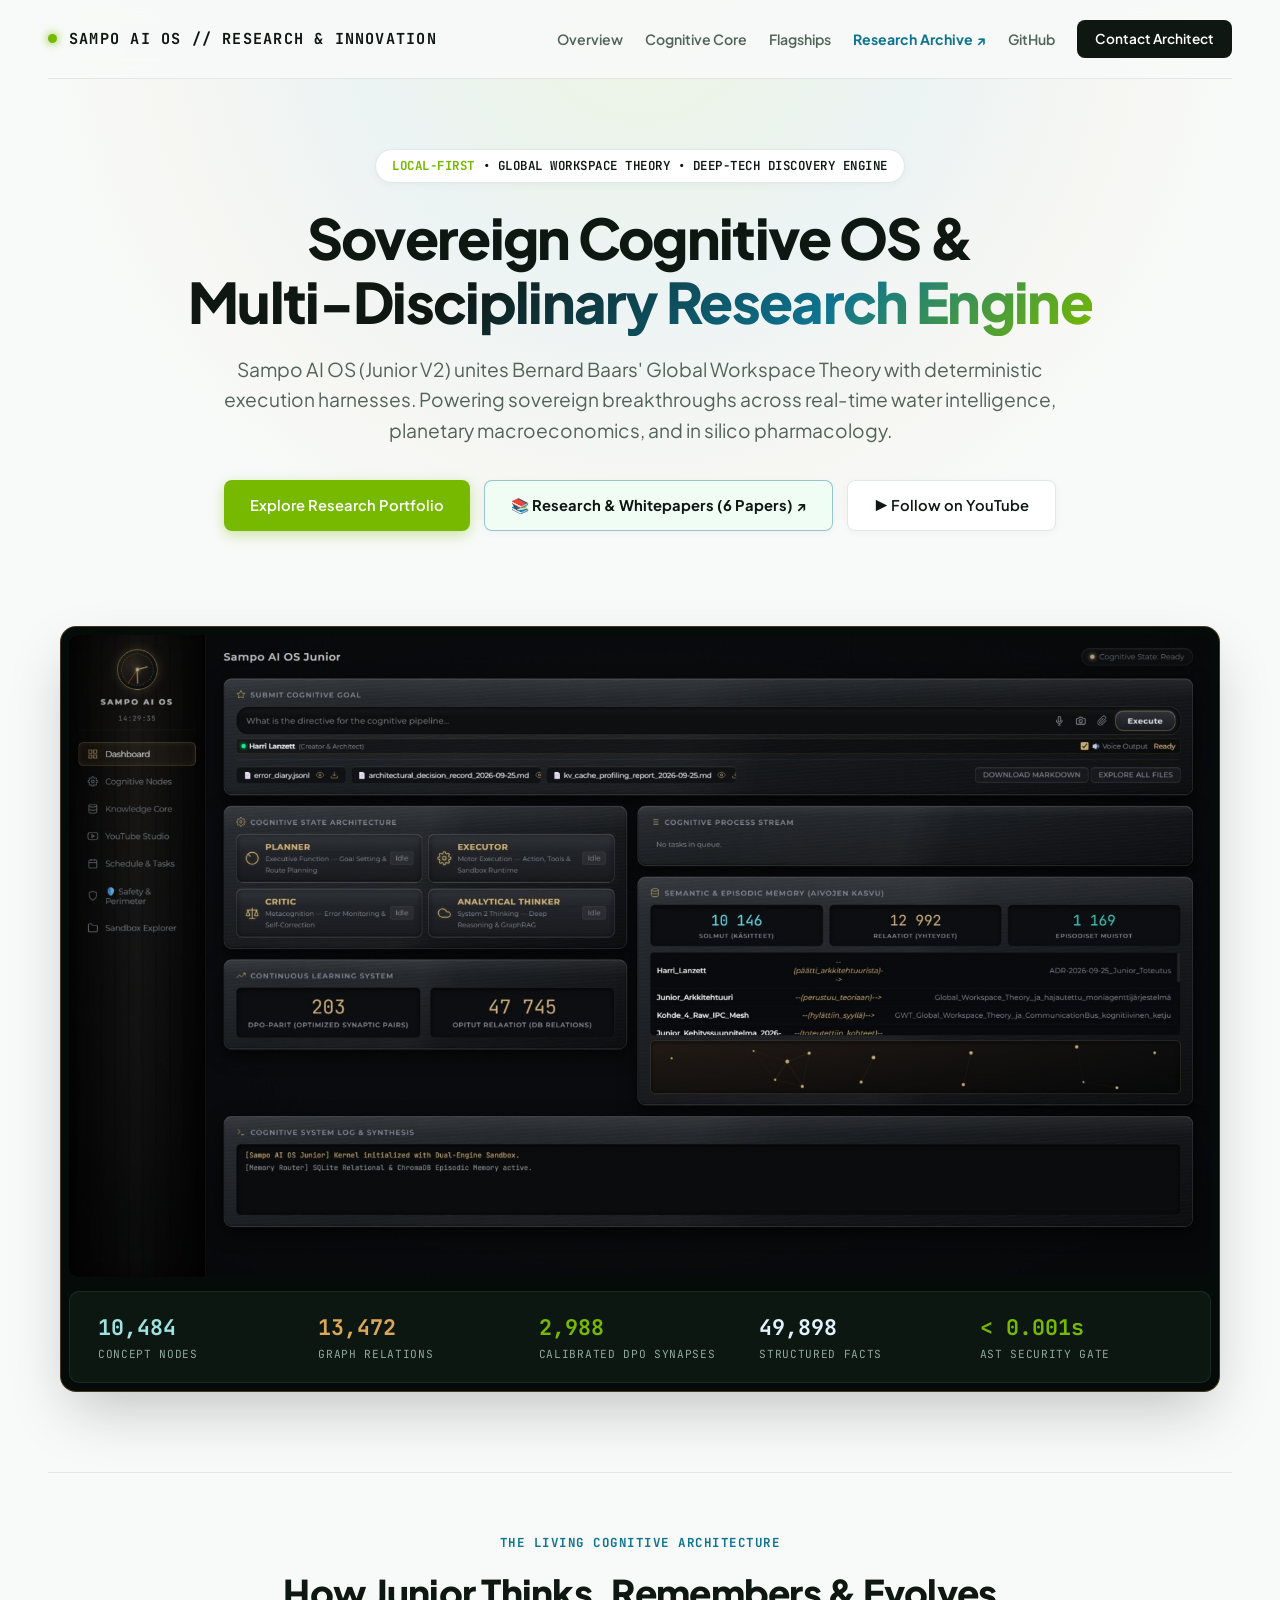
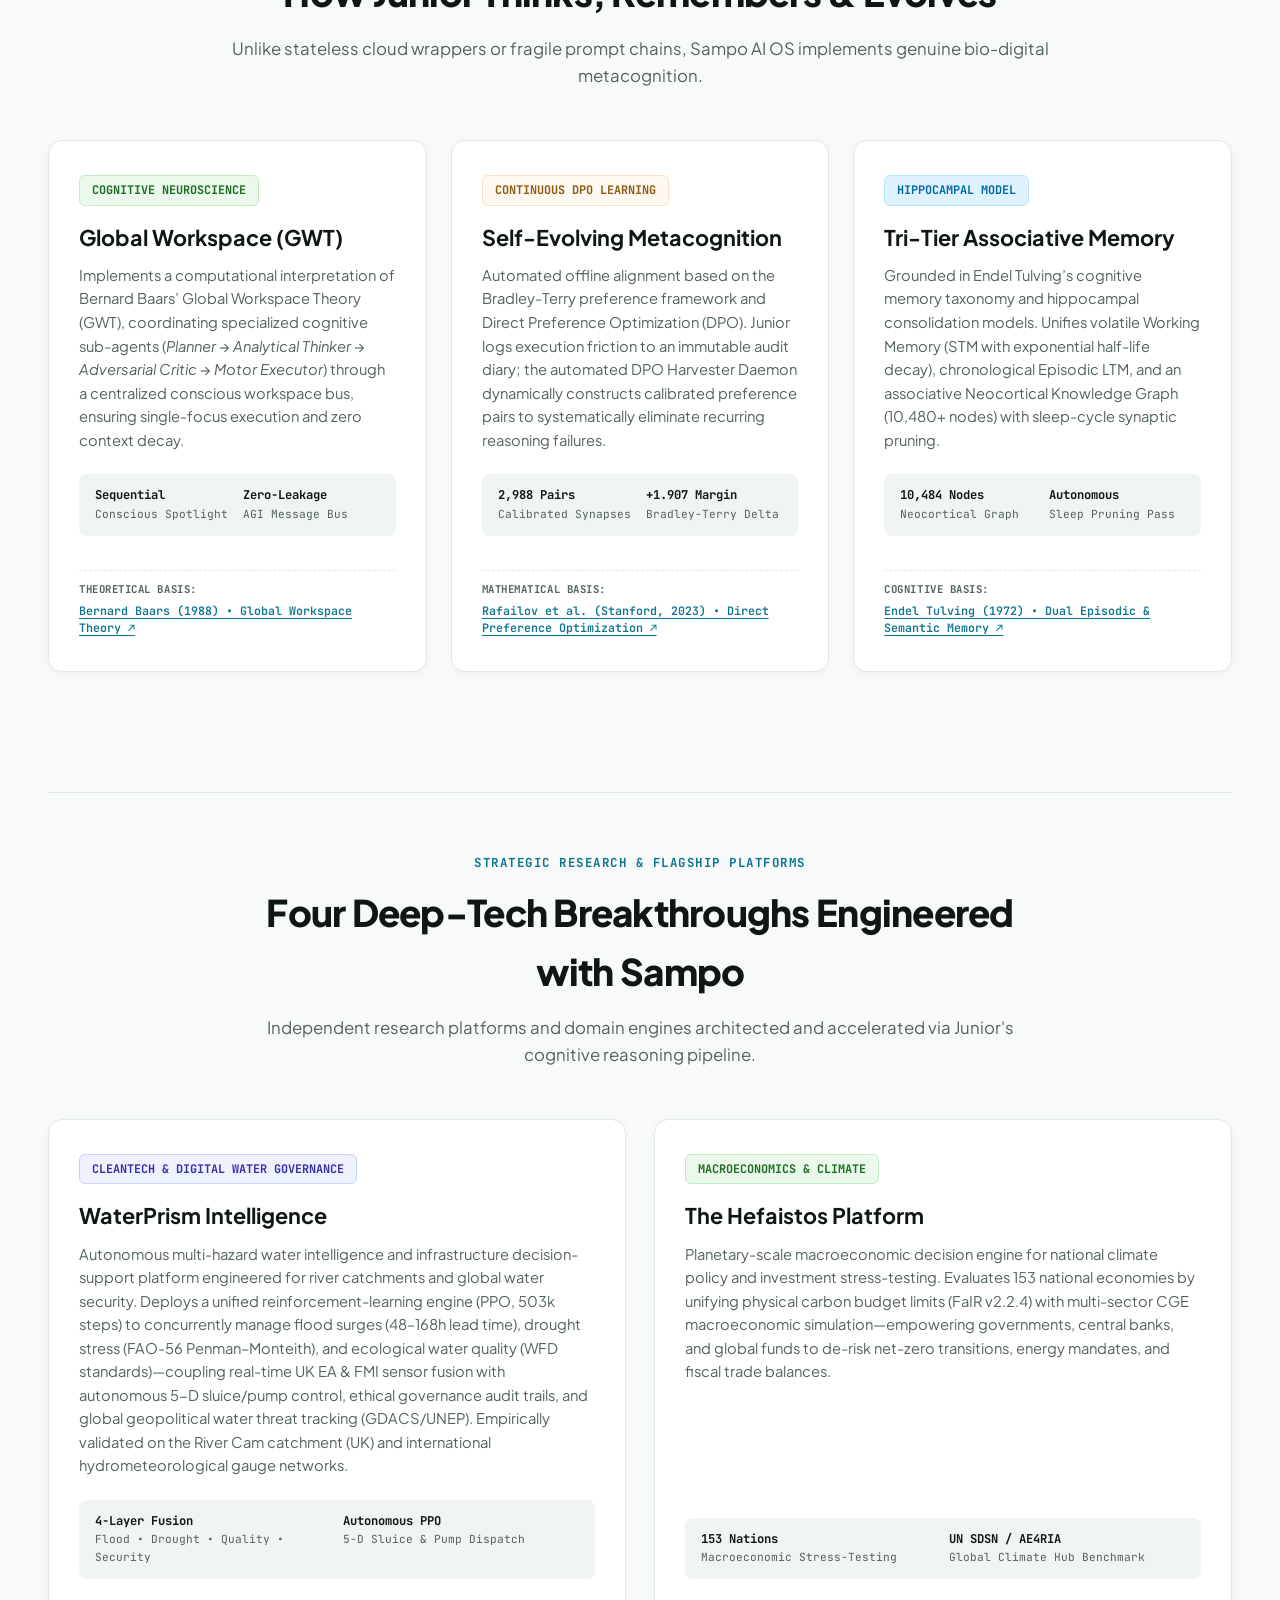
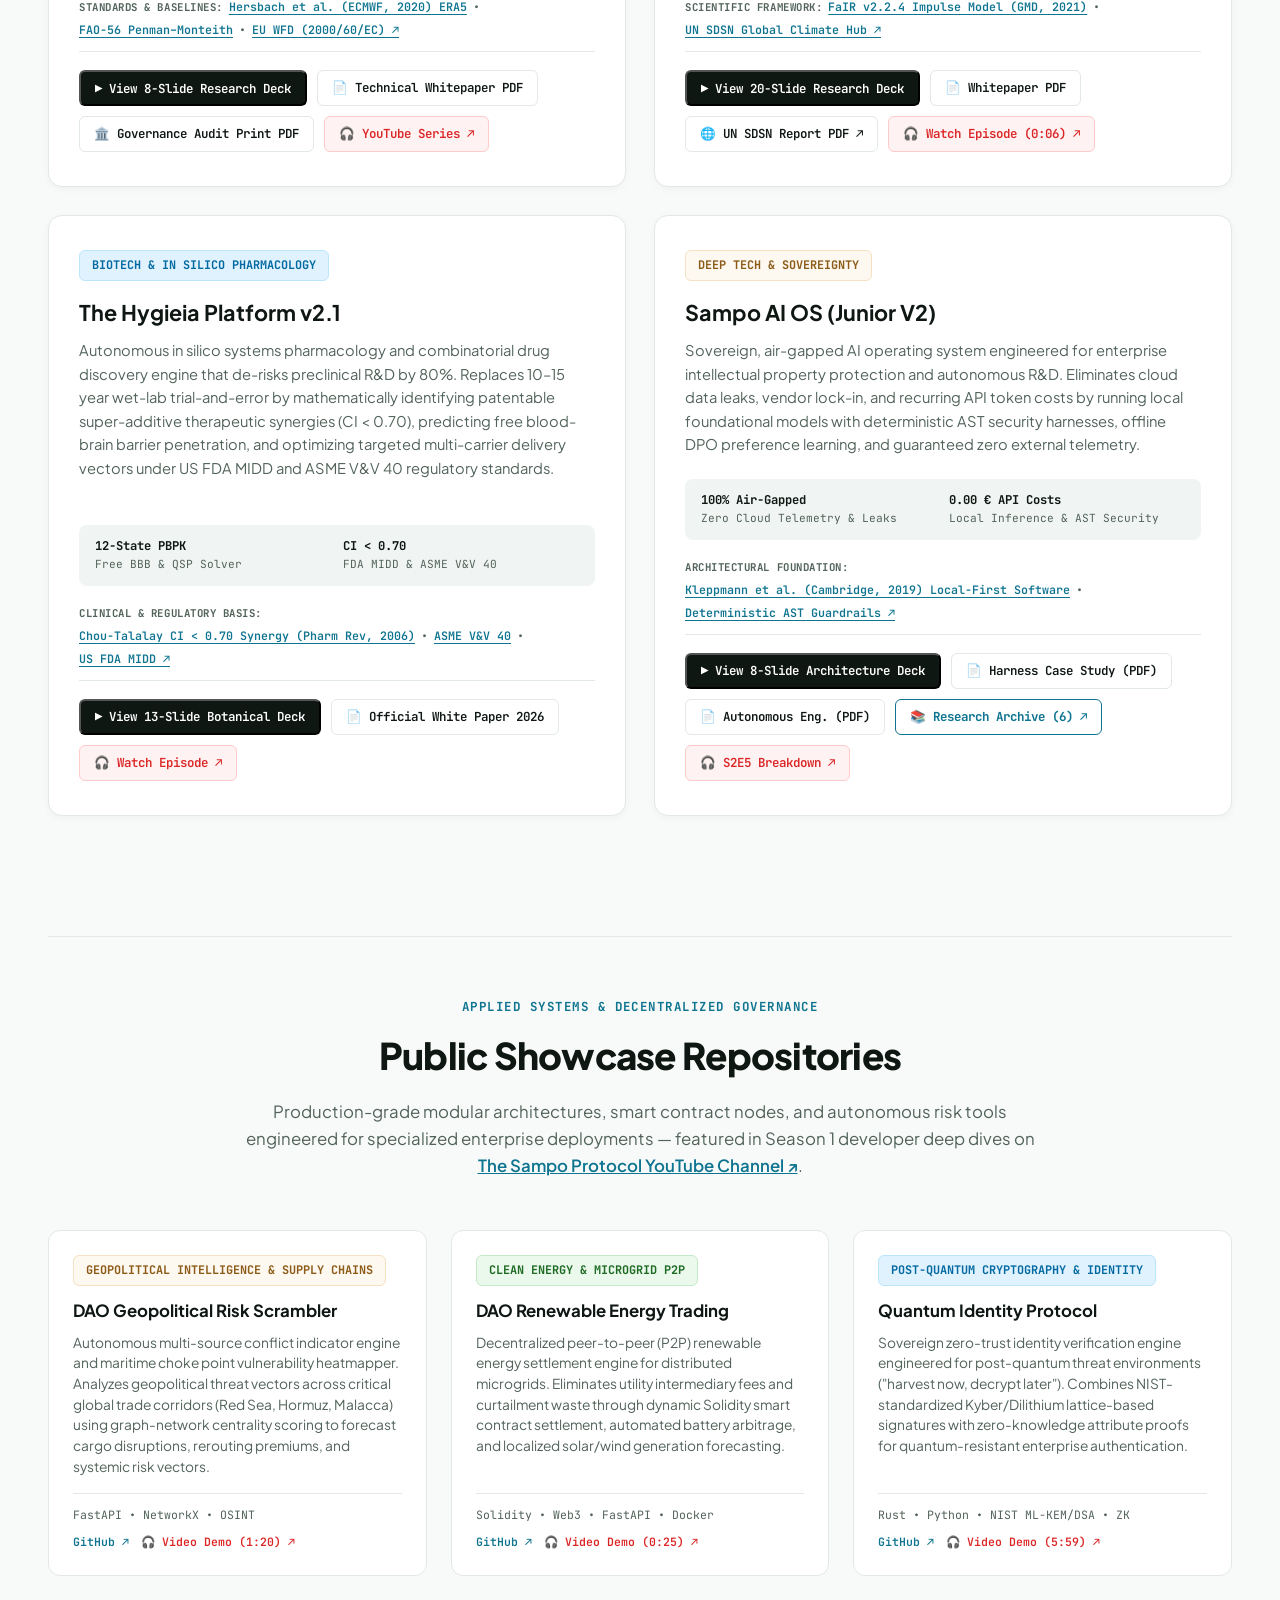
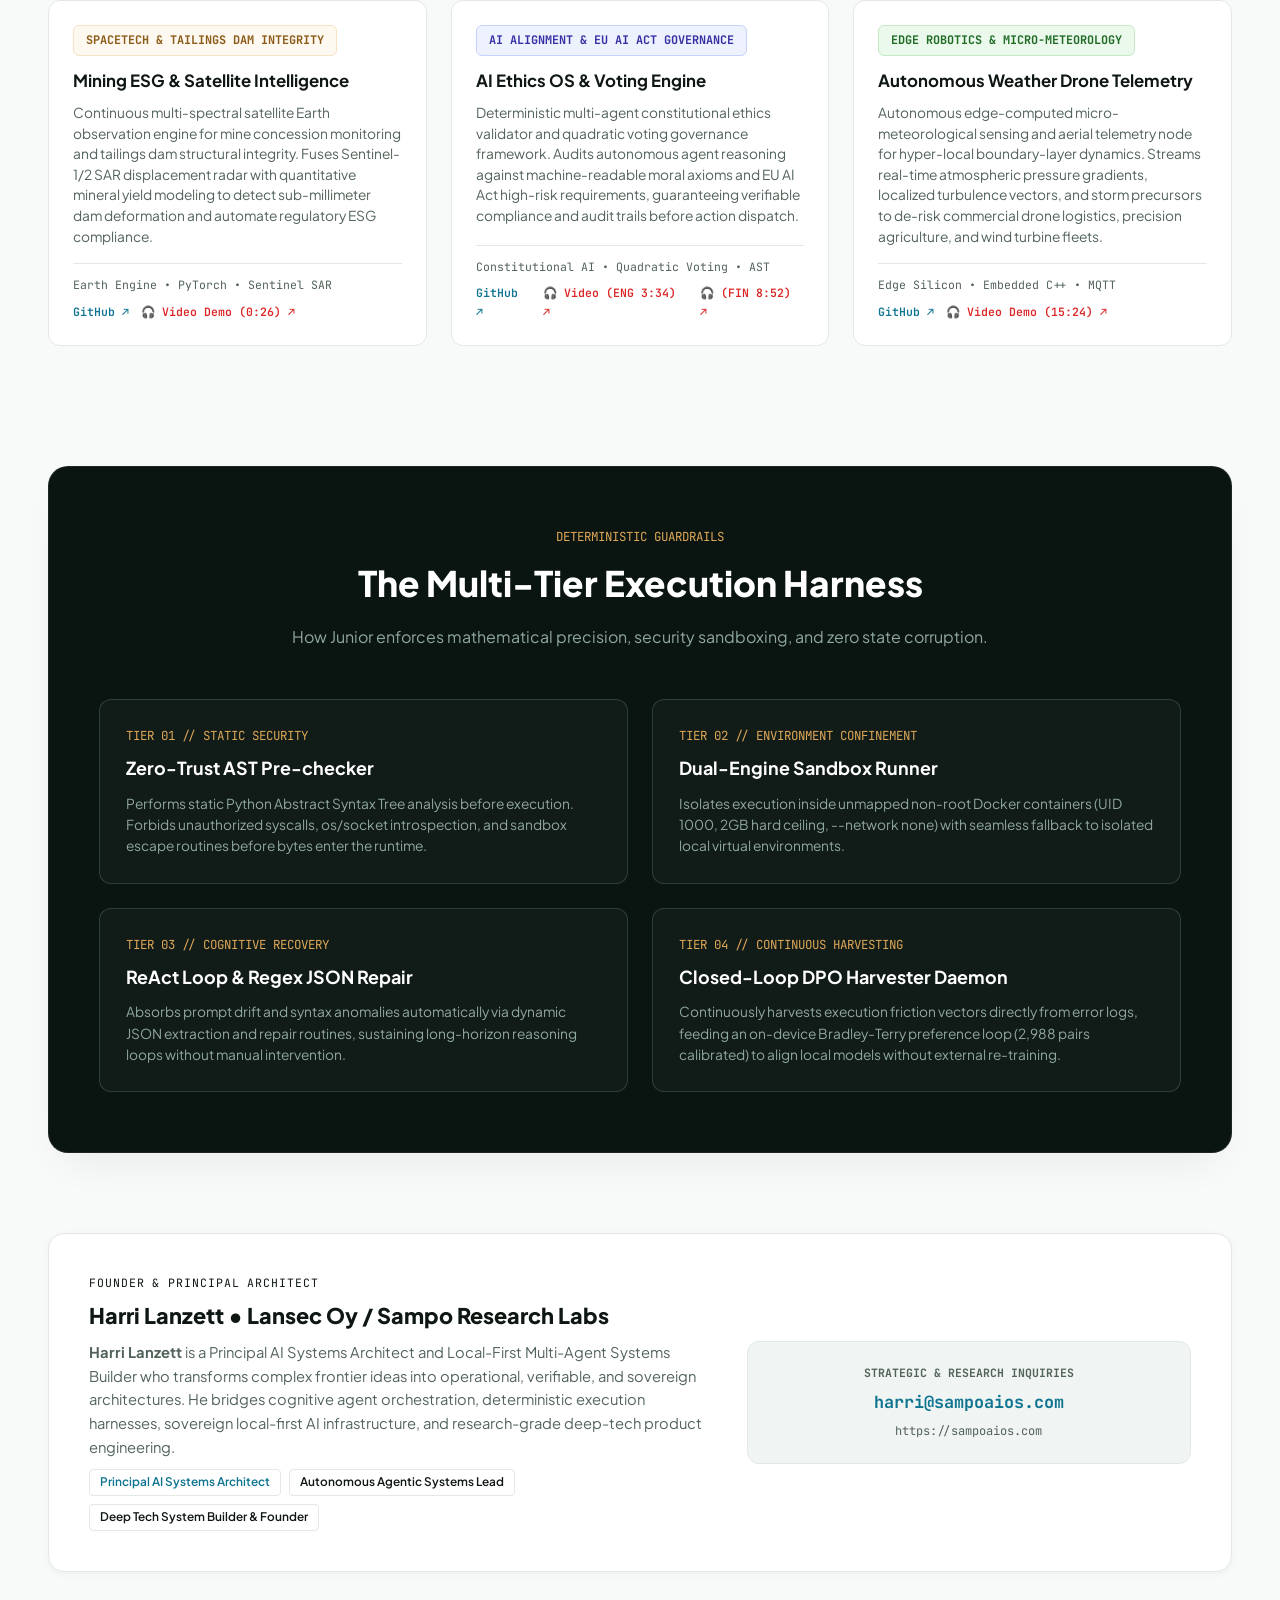
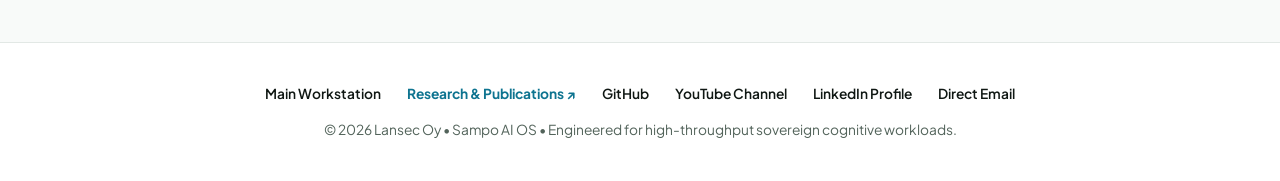
==== index.html @ 3adc98ed "Add files via upload" ====
<!DOCTYPE html>
<html lang="en">
<head>
  <meta charset="UTF-8">
  <meta name="viewport" content="width=device-width, initial-scale=1.0">
  <title>Sampo AI OS — Sovereign Cognitive Architecture & Deterministic Research Portfolio</title>
  <meta name="description" content="Sampo AI OS (Junior V2): Sovereign Local-First Multi-Agent Architecture with Deterministic AST Harness, Epigenetic DPO Learning, and Multi-Disciplinary Deep-Tech Research Portfolio.">

  <!-- Favicon & Search Engine Brand Icons -->
  <link rel="icon" type="image/x-icon" href="/favicon.ico">
  <link rel="icon" type="image/png" sizes="16x16" href="/favicon-16x16.png">
  <link rel="icon" type="image/png" sizes="32x32" href="/favicon-32x32.png">
  <link rel="icon" type="image/png" sizes="48x48" href="/favicon-48x48.png">
  <link rel="icon" type="image/png" sizes="96x96" href="/favicon-96x96.png">
  <link rel="icon" type="image/png" sizes="192x192" href="/favicon-192x192.png">
  <link rel="apple-touch-icon" sizes="180x180" href="/apple-touch-icon.png">
  <link rel="manifest" href="/site.webmanifest">
  <meta name="theme-color" content="#050B08">

  <!-- Open Graph & Social Sharing Preview (LinkedIn, X, WhatsApp, Google) -->
  <meta property="og:type" content="website">
  <meta property="og:url" content="https://sampoaios.com/">
  <meta property="og:title" content="Sampo AI OS — Sovereign Cognitive Architecture & Deep-Tech Research">
  <meta property="og:description" content="Sovereign Local-First Multi-Agent Architecture with Deterministic AST Harnesses, Bio-Digital GraphRAG, and Deep-Tech Research Portfolio. Lead Architect: Harri Lanzett.">
  <meta property="og:image" content="https://sampoaios.com/logo_golden.png">
  <meta name="twitter:card" content="summary_large_image">
  <meta name="twitter:title" content="Sampo AI OS — Sovereign Cognitive Architecture & Deep-Tech Research">
  <meta name="twitter:description" content="Sovereign Local-First Multi-Agent Architecture with Deterministic AST Harnesses. Lead Architect: Harri Lanzett.">
  <meta name="twitter:image" content="https://sampoaios.com/logo_golden.png">
  
  <link rel="preconnect" href="https://fonts.googleapis.com">
  <link rel="preconnect" href="https://fonts.gstatic.com" crossorigin>
  <link href="https://fonts.googleapis.com/css2?family=Plus+Jakarta+Sans:wght@300;400;500;600;700;800&family=JetBrains+Mono:wght@400;500;600;700&display=swap" rel="stylesheet">

  <!-- Schema.org JSON-LD for Generative Engine Optimization (GEO) -->
  <script type="application/ld+json">
  {
    "@context": "https://schema.org",
    "@graph": [
      {
        "@type": "SoftwareApplication",
        "name": "Sampo AI OS",
        "operatingSystem": "Linux, Windows, macOS (Local-first / sovereign)",
        "applicationCategory": "Cognitive Operating System, Artificial General Intelligence, Multi-Agent Architecture",
        "author": {
          "@type": "Person",
          "name": "Harri Lanzett",
          "url": "https://www.linkedin.com/in/harri-lanzett-420800b2/"
        },
        "url": "https://sampoaios.com",
        "description": "Sovereign local-first multi-agent cognitive architecture implementing Bernard Baars' Global Workspace Theory with deterministic AST harnesses, continuous DPO learning, and GraphRAG associative memory."
      },
      {
        "@type": "Person",
        "name": "Harri Lanzett",
        "jobTitle": "Lead Cognitive Architect & Principal Investigator",
        "worksFor": {
          "@type": "Organization",
          "name": "Lansec Oy / Sampo AI Research Laboratory"
        },
        "sameAs": [
          "https://www.linkedin.com/in/harri-lanzett-420800b2/",
          "https://github.com/Sampo-AI-OS",
          "https://www.youtube.com/@TheSampoProtocol"
        ]
      }
    ]
  }
  </script>

  <style>
    :root {
      --bg: #F8FAF9;
      --surface: #FFFFFF;
      --surface-subtle: #F0F4F2;
      --dark-card: #0A1410;
      --dark-card-border: rgba(160, 226, 224, 0.18);
      --text-main: #0F1713;
      --text-muted: #52635A;
      --nvidia-green: #76B900;
      --gold: #C08A3E;
      --gold-light: #FDF8F0;
      --teal-accent: #0E7490;
      --teal-light: #E0F2FE;
      --border-subtle: #E2E8E5;
      --shadow-sm: 0 2px 8px rgba(0, 0, 0, 0.04);
      --shadow-lg: 0 20px 40px -15px rgba(10, 20, 16, 0.08);
      --shadow-hero: 0 25px 60px -12px rgba(10, 20, 16, 0.25);
    }

    * { box-sizing: border-box; margin: 0; padding: 0; scroll-behavior: smooth; }
    body {
      font-family: 'Plus Jakarta Sans', -apple-system, BlinkMacSystemFont, sans-serif;
      background: var(--bg);
      color: var(--text-main);
      line-height: 1.6;
      overflow-x: hidden;
      min-height: 100vh;
    }

    /* Ambient Subtle Tech Glow */
    .ambient-header-glow {
      position: absolute;
      top: 0;
      left: 50%;
      transform: translateX(-50%);
      width: 1240px;
      height: 520px;
      background: radial-gradient(circle at 50% 0%, rgba(118, 185, 0, 0.09) 0%, rgba(14, 116, 144, 0.05) 35%, rgba(192, 138, 62, 0.03) 60%, rgba(248, 250, 249, 0) 75%);
      pointer-events: none;
      z-index: 0;
    }

    .container {
      max-width: 1240px;
      margin: 0 auto;
      padding: 0 28px;
      position: relative;
      z-index: 1;
    }

    /* Modern Enterprise Header */
    header {
      padding: 20px 0;
      border-bottom: 1px solid var(--border-subtle);
      display: flex;
      justify-content: space-between;
      align-items: center;
      background: rgba(248, 250, 249, 0.88);
      backdrop-filter: blur(14px);
      position: sticky;
      top: 0;
      z-index: 100;
    }
    .brand-mark {
      display: flex;
      align-items: center;
      gap: 12px;
      font-family: 'JetBrains Mono', monospace;
      font-size: 0.95rem;
      font-weight: 700;
      letter-spacing: 0.08em;
      color: var(--text-main);
      text-decoration: none;
    }
    .pulse-dot {
      width: 9px;
      height: 9px;
      border-radius: 50%;
      background: var(--nvidia-green);
      box-shadow: 0 0 10px var(--nvidia-green);
    }
    .nav-actions {
      display: flex;
      gap: 22px;
      align-items: center;
    }
    .nav-link {
      color: var(--text-muted);
      text-decoration: none;
      font-size: 0.88rem;
      font-weight: 600;
      transition: color 0.2s;
    }
    .nav-link:hover { color: var(--teal-accent); }
    .btn-contact {
      background: var(--text-main);
      color: #FFFFFF;
      padding: 8px 18px;
      border-radius: 8px;
      font-weight: 600;
      font-size: 0.85rem;
      text-decoration: none;
      transition: all 0.2s;
    }
    .btn-contact:hover {
      background: #23332B;
      transform: translateY(-1px);
    }

    /* Hero Section */
    .hero {
      padding: 70px 0 45px;
      text-align: center;
    }
    .badge-pill {
      display: inline-flex;
      align-items: center;
      gap: 8px;
      background: var(--surface);
      border: 1px solid var(--border-subtle);
      box-shadow: var(--shadow-sm);
      padding: 6px 16px;
      border-radius: 30px;
      font-family: 'JetBrains Mono', monospace;
      font-size: 0.78rem;
      font-weight: 600;
      color: var(--text-main);
      margin-bottom: 22px;
      letter-spacing: 0.04em;
    }
    .badge-pill span.green-txt { color: var(--nvidia-green); font-weight: 700; }
    
    h1 {
      font-size: 3.5rem;
      font-weight: 800;
      line-height: 1.15;
      letter-spacing: -0.03em;
      color: var(--text-main);
      margin-bottom: 20px;
      max-width: 1060px;
      margin-left: auto;
      margin-right: auto;
    }
    h1 span.highlight {
      background: linear-gradient(135deg, #0F1713 30%, #0E7490 70%, var(--nvidia-green) 100%);
      -webkit-background-clip: text;
      -webkit-text-fill-color: transparent;
    }
    .hero-lead {
      font-size: 1.20rem;
      color: var(--text-muted);
      max-width: 840px;
      margin: 0 auto 34px;
      font-weight: 400;
      line-height: 1.6;
    }
    .hero-buttons {
      display: flex;
      gap: 14px;
      justify-content: center;
      flex-wrap: wrap;
      margin-bottom: 50px;
    }
    .btn-hero {
      padding: 13px 26px;
      border-radius: 8px;
      font-size: 0.92rem;
      font-weight: 600;
      text-decoration: none;
      display: inline-flex;
      align-items: center;
      gap: 10px;
      transition: all 0.2s;
    }
    .btn-hero-primary {
      background: var(--nvidia-green);
      color: #FFFFFF;
      box-shadow: 0 4px 14px rgba(118, 185, 0, 0.35);
    }
    .btn-hero-primary:hover {
      background: #68A300;
      transform: translateY(-2px);
    }
    .btn-hero-secondary {
      background: var(--surface);
      color: var(--text-main);
      border: 1px solid var(--border-subtle);
      box-shadow: var(--shadow-sm);
    }
    .btn-hero-secondary:hover {
      border-color: #CBD5E1;
      transform: translateY(-2px);
    }

    /* Live Interface Showcase */
    .showcase-container {
      margin: 0 auto 80px;
      max-width: 1160px;
      position: relative;
    }
    .showcase-outer {
      background: #050B08;
      border-radius: 16px;
      padding: 8px;
      box-shadow: var(--shadow-hero);
      border: 1px solid rgba(192, 138, 62, 0.35);
      position: relative;
    }
    .showcase-img {
      width: 100%;
      height: auto;
      border-radius: 10px;
      display: block;
    }
    .metrics-bar {
      margin-top: 14px;
      background: #0C1712;
      border-radius: 10px;
      padding: 18px 28px;
      display: grid;
      grid-template-columns: repeat(5, 1fr);
      gap: 18px;
      text-align: left;
      border: 1px solid rgba(255, 255, 255, 0.08);
      font-family: 'JetBrains Mono', monospace;
    }
    .metric-item-val {
      font-size: 1.35rem;
      font-weight: 700;
      color: #A0E2E0;
    }
    .metric-item-val.gold { color: #DDA758; }
    .metric-item-val.green { color: var(--nvidia-green); }
    .metric-item-lbl {
      font-size: 0.70rem;
      text-transform: uppercase;
      letter-spacing: 0.06em;
      color: #8FA89D;
      margin-top: 2px;
    }

    /* Section Typography & Wrappers */
    .section-wrap {
      padding: 60px 0 80px;
      border-top: 1px solid var(--border-subtle);
    }
    .heading-block {
      text-align: center;
      max-width: 820px;
      margin: 0 auto 50px;
    }
    .heading-tag {
      font-family: 'JetBrains Mono', monospace;
      font-size: 0.78rem;
      font-weight: 700;
      text-transform: uppercase;
      letter-spacing: 0.12em;
      color: var(--teal-accent);
      margin-bottom: 10px;
    }
    .section-heading {
      font-size: 2.3rem;
      font-weight: 800;
      letter-spacing: -0.02em;
      color: var(--text-main);
      margin-bottom: 14px;
    }
    .section-desc {
      font-size: 1.05rem;
      color: var(--text-muted);
    }

    /* Grid Layouts */
    .grid-4-cards {
      display: grid;
      grid-template-columns: repeat(2, 1fr);
      gap: 28px;
      margin-bottom: 40px;
    }
    .grid-3-cards {
      display: grid;
      grid-template-columns: repeat(3, 1fr);
      gap: 24px;
      margin-bottom: 40px;
    }
    .card-pro {
      background: var(--surface);
      border: 1px solid var(--border-subtle);
      border-radius: 14px;
      padding: 34px 30px;
      box-shadow: var(--shadow-sm);
      transition: all 0.25s ease;
      display: flex;
      flex-direction: column;
      position: relative;
    }
    .card-pro:hover {
      transform: translateY(-4px);
      box-shadow: var(--shadow-lg);
      border-color: #CBD5E1;
    }
    .card-icon-pill {
      display: inline-flex;
      padding: 5px 12px;
      border-radius: 6px;
      font-family: 'JetBrains Mono', monospace;
      font-size: 0.74rem;
      font-weight: 700;
      text-transform: uppercase;
      margin-bottom: 18px;
      width: fit-content;
    }
    .pill-green { background: #EBF8EC; color: #1E6B24; border: 1px solid #C4EBC7; }
    .pill-teal { background: #E0F2FE; color: #0369A1; border: 1px solid #BAE6FD; }
    .pill-gold { background: var(--gold-light); color: #8C5B17; border: 1px solid #F6E2C2; }
    .pill-blue { background: #EEF2FF; color: #3730A3; border: 1px solid #C7D2FE; }

    .card-title {
      font-size: 1.35rem;
      font-weight: 700;
      color: var(--text-main);
      margin-bottom: 12px;
      line-height: 1.3;
    }
    .card-text {
      font-size: 0.92rem;
      color: var(--text-muted);
      line-height: 1.6;
      margin-bottom: 22px;
      flex-grow: 1;
    }
    .kpi-row {
      display: grid;
      grid-template-columns: 1fr 1fr;
      gap: 12px;
      background: var(--surface-subtle);
      padding: 12px 16px;
      border-radius: 8px;
      margin-bottom: 20px;
      font-family: 'JetBrains Mono', monospace;
      font-size: 0.76rem;
    }
    .kpi-val { font-weight: 700; color: var(--text-main); }
    .kpi-lbl { color: var(--text-muted); font-size: 0.70rem; }

    .research-basis-row {
      margin-top: 14px;
      padding-top: 11px;
      border-top: 1px dashed var(--border-subtle);
      font-size: 0.73rem;
      font-family: 'JetBrains Mono', monospace;
      color: var(--text-muted);
      display: flex;
      align-items: center;
      gap: 6px;
      flex-wrap: wrap;
      line-height: 1.45;
    }
    .research-basis-row .rb-lbl {
      color: var(--text-muted);
      font-weight: 700;
      text-transform: uppercase;
      font-size: 0.67rem;
      letter-spacing: 0.05em;
    }
    .research-basis-row a {
      color: var(--teal-accent);
      font-weight: 600;
      text-decoration: underline;
      text-underline-offset: 3px;
      transition: color 0.15s ease;
    }
    .research-basis-row a:hover {
      color: var(--text-main);
    }

    .card-actions-row {
      display: flex;
      gap: 10px;
      flex-wrap: wrap;
      border-top: 1px solid var(--border-subtle);
      padding-top: 18px;
    }
    .btn-action-sm {
      padding: 7px 14px;
      border-radius: 6px;
      font-size: 0.78rem;
      font-weight: 600;
      font-family: 'JetBrains Mono', monospace;
      text-decoration: none;
      display: inline-flex;
      align-items: center;
      gap: 6px;
      transition: all 0.2s;
    }
    .btn-action-primary {
      background: var(--text-main);
      color: #FFFFFF;
      cursor: pointer;
    }
    .btn-action-primary:hover { background: var(--teal-accent); }
    .btn-action-secondary {
      background: var(--surface);
      color: var(--text-main);
      border: 1px solid var(--border-subtle);
    }
    .btn-action-secondary:hover { border-color: #94A3B8; background: var(--surface-subtle); }
    .btn-action-yt {
      background: #FEF2F2;
      color: #DC2626;
      border: 1px solid #FECACA;
    }
    .btn-action-yt:hover {
      background: #DC2626;
      color: #FFFFFF;
      border-color: #DC2626;
    }

    /* Dark Technical Architecture Section */
    .arch-dark-section {
      background: #0A1410;
      border-radius: 20px;
      padding: 60px 50px;
      color: #FFFFFF;
      box-shadow: var(--shadow-lg);
      margin-bottom: 80px;
      border: 1px solid rgba(255, 255, 255, 0.08);
    }
    .arch-dark-header {
      text-align: center;
      max-width: 800px;
      margin: 0 auto 50px;
    }
    .arch-dark-header h3 {
      font-size: 2.2rem;
      font-weight: 800;
      color: #FFFFFF;
      margin-bottom: 12px;
    }
    .arch-dark-header p {
      color: #8FA89D;
      font-size: 1rem;
    }
    .harness-box-grid {
      display: grid;
      grid-template-columns: repeat(2, 1fr);
      gap: 24px;
    }
    .h-card {
      background: rgba(255, 255, 255, 0.03);
      border: 1px solid var(--dark-card-border);
      border-radius: 12px;
      padding: 26px;
    }
    .h-num {
      font-family: 'JetBrains Mono', monospace;
      color: #DDA758;
      font-size: 0.78rem;
      margin-bottom: 8px;
    }
    .h-title {
      font-size: 1.12rem;
      font-weight: 700;
      color: #FFFFFF;
      margin-bottom: 10px;
    }
    .h-desc {
      font-size: 0.86rem;
      color: #8FA89D;
      line-height: 1.55;
    }

    /* Applied Showcase Cards */
    .mini-project-card {
      background: var(--surface);
      border: 1px solid var(--border-subtle);
      border-radius: 12px;
      padding: 24px;
      display: flex;
      flex-direction: column;
      transition: all 0.2s ease;
    }
    .mini-project-card:hover {
      transform: translateY(-3px);
      box-shadow: var(--shadow-lg);
      border-color: #CBD5E1;
    }
    .mini-p-title {
      font-size: 1.05rem;
      font-weight: 700;
      margin-bottom: 8px;
    }
    .mini-p-desc {
      font-size: 0.86rem;
      color: var(--text-muted);
      line-height: 1.5;
      margin-bottom: 16px;
      flex-grow: 1;
    }
    .mini-p-footer {
      display: flex;
      justify-content: space-between;
      align-items: center;
      border-top: 1px solid var(--border-subtle);
      padding-top: 12px;
      font-family: 'JetBrains Mono', monospace;
      font-size: 0.72rem;
      color: var(--text-muted);
      flex-wrap: wrap;
      gap: 8px;
    }
    .mini-p-links {
      display: flex;
      align-items: center;
      gap: 12px;
    }
    .mini-p-link {
      color: var(--teal-accent);
      text-decoration: none;
      font-weight: 600;
    }
    .mini-p-link:hover { text-decoration: underline; }
    .mini-p-link-yt {
      color: #DC2626;
      text-decoration: none;
      font-weight: 600;
    }
    .mini-p-link-yt:hover { text-decoration: underline; color: #B91C1C; }

    /* Founder Strip */
    .founder-strip {
      background: var(--surface);
      border: 1px solid var(--border-subtle);
      border-radius: 16px;
      padding: 40px;
      display: grid;
      grid-template-columns: 1.4fr 1fr;
      gap: 36px;
      align-items: center;
      margin-bottom: 70px;
      box-shadow: var(--shadow-sm);
    }
    .founder-info h4 {
      font-size: 1.35rem;
      font-weight: 800;
      margin-bottom: 8px;
    }
    .founder-info p {
      color: var(--text-muted);
      font-size: 0.92rem;
      line-height: 1.6;
    }
    .contact-box {
      background: var(--surface-subtle);
      border: 1px solid var(--border-subtle);
      border-radius: 12px;
      padding: 22px;
      text-align: center;
    }
    .contact-box .lbl {
      font-family: 'JetBrains Mono', monospace;
      font-size: 0.72rem;
      font-weight: 700;
      color: var(--text-muted);
      margin-bottom: 6px;
    }
    .contact-box a.mail {
      font-family: 'JetBrains Mono', monospace;
      font-size: 1.05rem;
      font-weight: 700;
      color: var(--teal-accent);
      text-decoration: none;
    }

    /* Footer */
    footer {
      border-top: 1px solid var(--border-subtle);
      padding: 40px 0;
      font-size: 0.86rem;
      color: var(--text-muted);
      text-align: center;
      background: var(--surface);
    }
    .footer-nav {
      display: flex;
      justify-content: center;
      gap: 26px;
      margin-bottom: 14px;
    }
    .footer-nav a { color: var(--text-main); text-decoration: none; font-weight: 600; }
    .footer-nav a:hover { color: var(--teal-accent); }

    /* Slide Deck Modal Viewer */
    .modal-overlay {
      display: none;
      position: fixed;
      top: 0;
      left: 0;
      width: 100vw;
      height: 100vh;
      background: rgba(5, 11, 8, 0.88);
      backdrop-filter: blur(8px);
      z-index: 1000;
      justify-content: center;
      align-items: center;
    }
    .modal-content {
      background: #0A1410;
      border: 1px solid rgba(192, 138, 62, 0.4);
      border-radius: 14px;
      width: 90vw;
      max-width: 1080px;
      max-height: 90vh;
      display: flex;
      flex-direction: column;
      overflow: hidden;
      box-shadow: 0 25px 60px rgba(0, 0, 0, 0.6);
    }
    .modal-header {
      display: flex;
      justify-content: space-between;
      align-items: center;
      padding: 16px 24px;
      border-bottom: 1px solid rgba(255, 255, 255, 0.1);
      color: #FFFFFF;
      font-family: 'JetBrains Mono', monospace;
      font-size: 0.88rem;
    }
    .modal-body {
      padding: 20px;
      flex-grow: 1;
      display: flex;
      justify-content: center;
      align-items: center;
      overflow: hidden;
    }
    .slide-viewer-img {
      max-width: 100%;
      max-height: 68vh;
      border-radius: 8px;
      box-shadow: 0 10px 30px rgba(0, 0, 0, 0.5);
      object-fit: contain;
    }
    .modal-controls {
      display: flex;
      justify-content: space-between;
      align-items: center;
      padding: 14px 24px;
      border-top: 1px solid rgba(255, 255, 255, 0.1);
      background: #060D0A;
    }
    .btn-slide-nav {
      background: rgba(255, 255, 255, 0.1);
      color: #FFFFFF;
      border: 1px solid rgba(255, 255, 255, 0.2);
      padding: 8px 18px;
      border-radius: 6px;
      cursor: pointer;
      font-family: 'JetBrains Mono', monospace;
      font-size: 0.82rem;
      transition: all 0.2s;
    }
    .btn-slide-nav:hover { background: var(--nvidia-green); color: #050B08; }
    .close-btn {
      color: #8FA89D;
      cursor: pointer;
      font-size: 1.4rem;
      background: none;
      border: none;
    }
    .close-btn:hover { color: #FFFFFF; }

    /* Responsive Breakpoints */
    @media (max-width: 960px) {
      h1 { font-size: 2.5rem; }
      .grid-4-cards { grid-template-columns: 1fr; }
      .grid-3-cards { grid-template-columns: 1fr; }
      .metrics-bar { grid-template-columns: repeat(2, 1fr); }
      .metrics-bar > div:last-child { grid-column: span 2; }
      .harness-box-grid { grid-template-columns: 1fr; }
      .founder-strip { grid-template-columns: 1fr; padding: 28px; gap: 24px; }
    }

    @media (max-width: 768px) {
      .container { padding: 0 18px; }
      header { padding: 14px 0; }
      .brand-mark { font-size: 0.82rem; letter-spacing: 0.04em; }
      .nav-link { display: none; }
      .btn-contact { padding: 7px 14px; font-size: 0.80rem; }
      
      .hero { padding: 45px 0 30px; }
      .badge-pill { font-size: 0.72rem; padding: 6px 12px; white-space: normal; text-align: center; }
      h1 { font-size: 2.1rem; }
      .hero-lead { font-size: 1.02rem; margin-bottom: 26px; }
      .hero-buttons { flex-direction: column; gap: 10px; width: 100%; }
      .btn-hero { width: 100%; justify-content: center; text-align: center; }

      .showcase-container { margin-bottom: 50px; }
      .section-wrap { padding: 45px 0 55px; }
      .heading-block { margin-bottom: 35px; }
      .section-heading { font-size: 1.75rem; }
      .section-desc { font-size: 0.95rem; }

      .card-pro { padding: 24px 20px; }
      .card-actions-row { flex-direction: column; gap: 8px; }
      .btn-action-sm { width: 100%; justify-content: center; text-align: center; padding: 9px 12px; }

      .arch-dark-section { padding: 35px 20px; margin-bottom: 50px; border-radius: 14px; }
      .arch-dark-header { margin-bottom: 30px; }
      .arch-dark-header h3 { font-size: 1.65rem; }
      .h-card { padding: 20px 18px; }

      .founder-strip { padding: 22px 18px; border-radius: 12px; }
      .footer-nav { flex-wrap: wrap; gap: 14px 20px; }

      .modal-content { width: 96vw; max-height: 94vh; }
      .modal-header { padding: 12px 16px; font-size: 0.80rem; }
      .modal-body { padding: 10px 4px; }
      .slide-viewer-img { max-height: 55vh; }
      .modal-controls { padding: 10px 14px; }
      .btn-slide-nav { padding: 7px 12px; font-size: 0.76rem; }
    }

    @media (max-width: 480px) {
      .container { padding: 0 14px; }
      .brand-mark { font-size: 0.76rem; gap: 8px; }
      .btn-contact { padding: 6px 10px; font-size: 0.74rem; }
      
      h1 { font-size: 1.65rem; line-height: 1.2; word-break: break-word; }
      .hero-lead { font-size: 0.90rem; line-height: 1.5; }

      .metrics-bar { grid-template-columns: 1fr; gap: 12px; padding: 14px; }
      .metrics-bar > div:last-child { grid-column: auto; }
      .metric-item-val { font-size: 1.15rem; }
      .metric-item-lbl { font-size: 0.68rem; }

      .kpi-row { grid-template-columns: 1fr; gap: 8px; padding: 10px 12px; }
      .mini-project-card { padding: 18px 14px; }
      .mini-p-footer { flex-direction: column; align-items: flex-start; gap: 10px; }
      .mini-p-links { flex-direction: column; align-items: flex-start; gap: 6px; width: 100%; }

      .contact-box a.mail { font-size: 0.86rem; word-break: break-all; }
      .slide-viewer-img { max-height: 48vh; }
    }
  </style>
</head>
<body>
  <div class="ambient-header-glow"></div>

  <div class="container">
    <header>
      <a href="#" class="brand-mark">
        <span class="pulse-dot"></span>
        SAMPO AI OS // RESEARCH &amp; INNOVATION
      </a>
      <div class="nav-actions">
        <a href="#overview" class="nav-link">Overview</a>
        <a href="#cognitive-core" class="nav-link">Cognitive Core</a>
        <a href="#portfolio" class="nav-link">Flagships</a>
        <a href="research.html" class="nav-link" style="color: var(--teal-accent); font-weight:700;">Research Archive ↗</a>
        <a href="https://github.com/Sampo-AI-OS" target="_blank" class="nav-link">GitHub</a>
        <a href="mailto:harri@sampoaios.com" class="btn-contact">Contact Architect</a>
      </div>
    </header>

    <!-- Hero Section -->
    <section class="hero" id="overview">
      <div class="badge-pill">
        <span class="green-txt">LOCAL-FIRST</span> • GLOBAL WORKSPACE THEORY • DEEP-TECH DISCOVERY ENGINE
      </div>
      <h1>Sovereign Cognitive OS &amp; <br><span class="highlight">Multi-Disciplinary Research Engine</span></h1>
      <p class="hero-lead">
        Sampo AI OS (Junior V2) unites Bernard Baars' Global Workspace Theory with deterministic execution harnesses. Powering sovereign breakthroughs across real-time water intelligence, planetary macroeconomics, and in silico pharmacology.
      </p>
      <div class="hero-buttons">
        <a href="#portfolio" class="btn-hero btn-hero-primary">
          Explore Research Portfolio
        </a>
        <a href="research.html" class="btn-hero btn-hero-secondary" style="border-color: rgba(14, 116, 144, 0.4); background: #F0FDF4; font-weight:700;">
          📚 Research &amp; Whitepapers (6 Papers) ↗
        </a>
        <a href="https://www.youtube.com/@TheSampoProtocol" target="_blank" class="btn-hero btn-hero-secondary">
          ▶ Follow on YouTube
        </a>
      </div>
    </section>

    <!-- Hero Showcase: Dark UI Frame Embedded in Crisp Bright Background -->
    <div class="showcase-container">
      <div class="showcase-outer">
        <img src="Junior_Live_UI.jpeg" alt="Sampo AI OS Junior V2 Live Cognitive Workstation" class="showcase-img" onerror="this.src='/assets/Junior_Live_UI.jpeg'">
        <div class="metrics-bar">
          <div>
            <div class="metric-item-val">10,484</div>
            <div class="metric-item-lbl">Concept Nodes</div>
          </div>
          <div>
            <div class="metric-item-val gold">13,472</div>
            <div class="metric-item-lbl">Graph Relations</div>
          </div>
          <div>
            <div class="metric-item-val green">2,988</div>
            <div class="metric-item-lbl">Calibrated DPO Synapses</div>
          </div>
          <div>
            <div class="metric-item-val" style="color: #E0F2FE;">49,898</div>
            <div class="metric-item-lbl">Structured Facts</div>
          </div>
          <div>
            <div class="metric-item-val" style="color: var(--nvidia-green);">&lt; 0.001s</div>
            <div class="metric-item-lbl">AST Security Gate</div>
          </div>
        </div>
      </div>
    </div>

    <!-- The Living Cognitive Core: What Makes Junior Unique -->
    <section class="section-wrap" id="cognitive-core">
      <div class="heading-block">
        <div class="heading-tag">THE LIVING COGNITIVE ARCHITECTURE</div>
        <h2 class="section-heading">How Junior Thinks, Remembers &amp; Evolves</h2>
        <p class="section-desc">Unlike stateless cloud wrappers or fragile prompt chains, Sampo AI OS implements genuine bio-digital metacognition.</p>
      </div>

      <div class="grid-3-cards">
        <!-- Pillar 1: GWT Conscious Spotlight -->
        <div class="card-pro">
          <span class="card-icon-pill pill-green">Cognitive Neuroscience</span>
          <h3 class="card-title">Global Workspace (GWT)</h3>
          <p class="card-text">
            Implements a computational interpretation of Bernard Baars’ Global Workspace Theory (GWT), coordinating specialized cognitive sub-agents (<em>Planner → Analytical Thinker → Adversarial Critic → Motor Executor</em>) through a centralized conscious workspace bus, ensuring single-focus execution and zero context decay.
          </p>
          <div class="kpi-row">
            <div><span class="kpi-val">Sequential</span><div class="kpi-lbl">Conscious Spotlight</div></div>
            <div><span class="kpi-val">Zero-Leakage</span><div class="kpi-lbl">AGI Message Bus</div></div>
          </div>
          <div class="research-basis-row">
            <span class="rb-lbl">Theoretical Basis:</span>
            <a href="https://en.wikipedia.org/wiki/Global_workspace_theory" target="_blank" rel="noopener">
              Bernard Baars (1988) • Global Workspace Theory ↗
            </a>
          </div>
        </div>

        <!-- Pillar 2: Epigenetic Self-Evolution & Error Diary -->
        <div class="card-pro">
          <span class="card-icon-pill pill-gold">Continuous DPO Learning</span>
          <h3 class="card-title">Self-Evolving Metacognition</h3>
          <p class="card-text">
            Automated offline alignment based on the Bradley-Terry preference framework and Direct Preference Optimization (DPO). Junior logs execution friction to an immutable audit diary; the automated DPO Harvester Daemon dynamically constructs calibrated preference pairs to systematically eliminate recurring reasoning failures.
          </p>
          <div class="kpi-row">
            <div><span class="kpi-val">2,988 Pairs</span><div class="kpi-lbl">Calibrated Synapses</div></div>
            <div><span class="kpi-val">+1.907 Margin</span><div class="kpi-lbl">Bradley-Terry Delta</div></div>
          </div>
          <div class="research-basis-row">
            <span class="rb-lbl">Mathematical Basis:</span>
            <a href="https://arxiv.org/abs/2305.18290" target="_blank" rel="noopener">
              Rafailov et al. (Stanford, 2023) • Direct Preference Optimization ↗
            </a>
          </div>
        </div>

        <!-- Pillar 3: 3-Tier Mycelium Memory & Sleep Consolidation -->
        <div class="card-pro">
          <span class="card-icon-pill pill-teal">Hippocampal Model</span>
          <h3 class="card-title">Tri-Tier Associative Memory</h3>
          <p class="card-text">
            Grounded in Endel Tulving’s cognitive memory taxonomy and hippocampal consolidation models. Unifies volatile Working Memory (STM with exponential half-life decay), chronological Episodic LTM, and an associative Neocortical Knowledge Graph (10,480+ nodes) with sleep-cycle synaptic pruning.
          </p>
          <div class="kpi-row">
            <div><span class="kpi-val">10,484 Nodes</span><div class="kpi-lbl">Neocortical Graph</div></div>
            <div><span class="kpi-val">Autonomous</span><div class="kpi-lbl">Sleep Pruning Pass</div></div>
          </div>
          <div class="research-basis-row">
            <span class="rb-lbl">Cognitive Basis:</span>
            <a href="https://en.wikipedia.org/wiki/Episodic_memory" target="_blank" rel="noopener">
              Endel Tulving (1972) • Dual Episodic &amp; Semantic Memory ↗
            </a>
          </div>
        </div>
      </div>
    </section>

    <!-- SECTION: THE 4 DEEP-TECH RESEARCH FLAGSHIPS -->
    <section class="section-wrap" id="portfolio">
      <div class="heading-block">
        <div class="heading-tag">STRATEGIC RESEARCH &amp; FLAGSHIP PLATFORMS</div>
        <h2 class="section-heading">Four Deep-Tech Breakthroughs Engineered with Sampo</h2>
        <p class="section-desc">Independent research platforms and domain engines architected and accelerated via Junior's cognitive reasoning pipeline.</p>
      </div>

      <div class="grid-4-cards">
        <!-- Flagship 1: WaterPrism -->
        <div class="card-pro">
          <span class="card-icon-pill pill-blue">CleanTech &amp; Digital Water Governance</span>
          <h3 class="card-title">WaterPrism Intelligence</h3>
          <p class="card-text">
            Autonomous multi-hazard water intelligence and infrastructure decision-support platform engineered for river catchments and global water security. Deploys a unified reinforcement-learning engine (PPO, 503k steps) to concurrently manage flood surges (48–168h lead time), drought stress (FAO-56 Penman–Monteith), and ecological water quality (WFD standards)—coupling real-time UK EA &amp; FMI sensor fusion with autonomous 5-D sluice/pump control, ethical governance audit trails, and global geopolitical water threat tracking (GDACS/UNEP). Empirically validated on the River Cam catchment (UK) and international hydrometeorological gauge networks.
          </p>
          <div class="kpi-row">
            <div><span class="kpi-val">4-Layer Fusion</span><div class="kpi-lbl">Flood • Drought • Quality • Security</div></div>
            <div><span class="kpi-val">Autonomous PPO</span><div class="kpi-lbl">5-D Sluice &amp; Pump Dispatch</div></div>
          </div>
          <div class="research-basis-row" style="margin-bottom: 12px; margin-top: 0; padding-top: 0; border-top: none;">
            <span class="rb-lbl">Standards &amp; Baselines:</span>
            <a href="https://doi.org/10.1002/qj.3803" target="_blank" rel="noopener" title="Hersbach et al., 2020 ERA5 Reanalysis">Hersbach et al. (ECMWF, 2020) ERA5</a>
            <span>•</span>
            <a href="https://www.fao.org/land-water/databases-and-software/cropwat/en/" target="_blank" rel="noopener">FAO-56 Penman–Monteith</a>
            <span>•</span>
            <a href="https://environment.ec.europa.eu/topics/water/water-framework-directive_en" target="_blank" rel="noopener">EU WFD (2000/60/EC) ↗</a>
          </div>
          <div class="card-actions-row">
            <button onclick="openSlideDeck('waterprism')" class="btn-action-sm btn-action-primary">
              ▶ View 8-Slide Research Deck
            </button>
            <a href="WaterPrism_Technical_Whitepaper_2026.pdf?v=2026.1" target="_blank" class="btn-action-sm btn-action-secondary">
              📄 Technical Whitepaper PDF
            </a>
            <a href="WaterPrism_Digital_Water_Management_Governance.pdf" target="_blank" class="btn-action-sm btn-action-secondary">
              🏛️ Governance Audit Print PDF
            </a>
            <a href="https://www.youtube.com/@TheSampoProtocol" target="_blank" class="btn-action-sm btn-action-yt">
              🎧 YouTube Series ↗
            </a>
          </div>
        </div>

        <!-- Flagship 2: The Hefaistos Platform -->
        <div class="card-pro">
          <span class="card-icon-pill pill-green">Macroeconomics &amp; Climate</span>
          <h3 class="card-title">The Hefaistos Platform</h3>
          <p class="card-text">
            Planetary-scale macroeconomic decision engine for national climate policy and investment stress-testing. Evaluates 153 national economies by unifying physical carbon budget limits (FaIR v2.2.4) with multi-sector CGE macroeconomic simulation—empowering governments, central banks, and global funds to de-risk net-zero transitions, energy mandates, and fiscal trade balances.
          </p>
          <div class="kpi-row">
            <div><span class="kpi-val">153 Nations</span><div class="kpi-lbl">Macroeconomic Stress-Testing</div></div>
            <div><span class="kpi-val">UN SDSN / AE4RIA</span><div class="kpi-lbl">Global Climate Hub Benchmark</div></div>
          </div>
          <div class="research-basis-row" style="margin-bottom: 12px; margin-top: 0; padding-top: 0; border-top: none;">
            <span class="rb-lbl">Scientific Framework:</span>
            <a href="https://gmd.copernicus.org/articles/14/3007/2021/" target="_blank" rel="noopener" title="Leach et al., 2021 FaIR v2.0.0">FaIR v2.2.4 Impulse Model (GMD, 2021)</a>
            <span>•</span>
            <a href="https://unsdsn.globalclimatehub.org/" target="_blank" rel="noopener">UN SDSN Global Climate Hub ↗</a>
          </div>
          <div class="card-actions-row">
            <button onclick="openSlideDeck('hefaistos')" class="btn-action-sm btn-action-primary">
              ▶ View 20-Slide Research Deck
            </button>
            <a href="The Hefaistos/hefaistos_whitepaper.pdf" target="_blank" class="btn-action-sm btn-action-secondary">
              📄 Whitepaper PDF
            </a>
            <a href="https://unsdsn.globalclimatehub.org/wp-content/uploads/2026/09/SDSNGCH_Global-Report.pdf" target="_blank" class="btn-action-sm btn-action-secondary" title="UN SDSN Global Climate Hub Official Report (September 2026)">
              🌐 UN SDSN Report PDF ↗
            </a>
            <a href="https://www.youtube.com/watch?v=qDTpnfumSDQ&t=6s" target="_blank" class="btn-action-sm btn-action-yt">
              🎧 Watch Episode (0:06) ↗
            </a>
          </div>
        </div>

        <!-- Flagship 3: Project Hygieia -->
        <div class="card-pro">
          <span class="card-icon-pill pill-teal">BioTech &amp; In Silico Pharmacology</span>
          <h3 class="card-title">The Hygieia Platform v2.1</h3>
          <p class="card-text">
            Autonomous in silico systems pharmacology and combinatorial drug discovery engine that de-risks preclinical R&amp;D by 80%. Replaces 10–15 year wet-lab trial-and-error by mathematically identifying patentable super-additive therapeutic synergies (CI &lt; 0.70), predicting free blood-brain barrier penetration, and optimizing targeted multi-carrier delivery vectors under US FDA MIDD and ASME V&amp;V 40 regulatory standards.
          </p>
          <div class="kpi-row">
            <div><span class="kpi-val">12-State PBPK</span><div class="kpi-lbl">Free BBB &amp; QSP Solver</div></div>
            <div><span class="kpi-val">CI &lt; 0.70</span><div class="kpi-lbl">FDA MIDD &amp; ASME V&amp;V 40</div></div>
          </div>
          <div class="research-basis-row" style="margin-bottom: 12px; margin-top: 0; padding-top: 0; border-top: none;">
            <span class="rb-lbl">Clinical &amp; Regulatory Basis:</span>
            <a href="https://pharmrev.aspetjournals.org/content/58/3/621" target="_blank" rel="noopener" title="Chou 2006 Pharmacological Reviews">Chou-Talalay CI &lt; 0.70 Synergy (Pharm Rev, 2006)</a>
            <span>•</span>
            <a href="https://www.asme.org/codes-standards/find-codes-standards/v-v-40-assessing-credibility-computational-models" target="_blank" rel="noopener">ASME V&amp;V 40</a>
            <span>•</span>
            <a href="https://www.fda.gov/drugs/development-resources/model-informed-drug-development-pilot-program" target="_blank" rel="noopener">US FDA MIDD ↗</a>
          </div>
          <div class="card-actions-row">
            <button onclick="openSlideDeck('hygieia')" class="btn-action-sm btn-action-primary">
              ▶ View 13-Slide Botanical Deck
            </button>
            <a href="The_Hygieia_White_Paper_2026.pdf" target="_blank" class="btn-action-sm btn-action-secondary">
              📄 Official White Paper 2026
            </a>
            <a href="https://www.youtube.com/watch?v=ilT8Y_8gEgQ" target="_blank" class="btn-action-sm btn-action-yt">
              🎧 Watch Episode ↗
            </a>
          </div>
        </div>

        <!-- Flagship 4: Sampo AI OS Core -->
        <div class="card-pro">
          <span class="card-icon-pill pill-gold">Deep Tech &amp; Sovereignty</span>
          <h3 class="card-title">Sampo AI OS (Junior V2)</h3>
          <p class="card-text">
            Sovereign, air-gapped AI operating system engineered for enterprise intellectual property protection and autonomous R&amp;D. Eliminates cloud data leaks, vendor lock-in, and recurring API token costs by running local foundational models with deterministic AST security harnesses, offline DPO preference learning, and guaranteed zero external telemetry.
          </p>
          <div class="kpi-row">
            <div><span class="kpi-val">100% Air-Gapped</span><div class="kpi-lbl">Zero Cloud Telemetry &amp; Leaks</div></div>
            <div><span class="kpi-val">0.00 € API Costs</span><div class="kpi-lbl">Local Inference &amp; AST Security</div></div>
          </div>
          <div class="research-basis-row" style="margin-bottom: 12px; margin-top: 0; padding-top: 0; border-top: none;">
            <span class="rb-lbl">Architectural Foundation:</span>
            <a href="https://www.inkandswitch.com/local-first/" target="_blank" rel="noopener" title="Kleppmann et al., 2019 Local-First Software">Kleppmann et al. (Cambridge, 2019) Local-First Software</a>
            <span>•</span>
            <a href="THE_COGNITIVE_HARNESS_CASE_STUDY.pdf" target="_blank">Deterministic AST Guardrails ↗</a>
          </div>
          <div class="card-actions-row">
            <button onclick="openSlideDeck('sampo_os')" class="btn-action-sm btn-action-primary">
              ▶ View 8-Slide Architecture Deck
            </button>
            <a href="THE_COGNITIVE_HARNESS_CASE_STUDY.pdf" target="_blank" class="btn-action-sm btn-action-secondary" title="The Cognitive Harness Case Study (October 2026)">
              📄 Harness Case Study (PDF)
            </a>
            <a href="SAMPO_AI_OS_V2_AUTONOMOUS_ENGINEERING_WHITEPAPER.pdf" target="_blank" class="btn-action-sm btn-action-secondary" title="Autonomous Engineering Whitepaper (October 2026)">
              📄 Autonomous Eng. (PDF)
            </a>
            <a href="research.html" class="btn-action-sm btn-action-secondary" style="border-color: var(--teal-accent); color: var(--teal-accent); font-weight:700;" title="View all 6 Whitepapers, Manuscripts and Case Studies">
              📚 Research Archive (6) ↗
            </a>
            <a href="https://www.youtube.com/watch?v=ZIRI0-IznmE" target="_blank" class="btn-action-sm btn-action-yt">
              🎧 S2E5 Breakdown ↗
            </a>
          </div>
        </div>
      </div>
    </section>

    <!-- SECTION: APPLIED SYSTEMS & GITHUB SHOWCASE MATRIX -->
    <section class="section-wrap" id="applied-suite">
      <div class="heading-block">
        <div class="heading-tag">APPLIED SYSTEMS &amp; DECENTRALIZED GOVERNANCE</div>
        <h2 class="section-heading">Public Showcase Repositories</h2>
        <p class="section-desc">Production-grade modular architectures, smart contract nodes, and autonomous risk tools engineered for specialized enterprise deployments — featured in Season 1 developer deep dives on <a href="https://www.youtube.com/@TheSampoProtocol" target="_blank" style="color: var(--teal-accent); font-weight:600; text-decoration: underline;">The Sampo Protocol YouTube Channel ↗</a>.</p>
      </div>

      <div class="grid-3-cards">
        <!-- Card 1 -->
        <div class="mini-project-card">
          <span class="card-icon-pill pill-gold" style="margin-bottom: 12px;">Geopolitical Intelligence &amp; Supply Chains</span>
          <div class="mini-p-title">DAO Geopolitical Risk Scrambler</div>
          <div class="mini-p-desc">
            Autonomous multi-source conflict indicator engine and maritime choke point vulnerability heatmapper. Analyzes geopolitical threat vectors across critical global trade corridors (Red Sea, Hormuz, Malacca) using graph-network centrality scoring to forecast cargo disruptions, rerouting premiums, and systemic risk vectors.
          </div>
          <div class="mini-p-footer">
            <span>FastAPI • NetworkX • OSINT</span>
            <div class="mini-p-links">
              <a href="https://github.com/Sampo-AI-OS/dao-geopolitical-risk-scrambler" target="_blank" class="mini-p-link">GitHub ↗</a>
              <a href="https://www.youtube.com/watch?v=bSV9iIsna48&t=80s" target="_blank" class="mini-p-link-yt">🎧 Video Demo (1:20) ↗</a>
            </div>
          </div>
        </div>

        <!-- Card 2 -->
        <div class="mini-project-card">
          <span class="card-icon-pill pill-green" style="margin-bottom: 12px;">Clean Energy &amp; Microgrid P2P</span>
          <div class="mini-p-title">DAO Renewable Energy Trading</div>
          <div class="mini-p-desc">
            Decentralized peer-to-peer (P2P) renewable energy settlement engine for distributed microgrids. Eliminates utility intermediary fees and curtailment waste through dynamic Solidity smart contract settlement, automated battery arbitrage, and localized solar/wind generation forecasting.
          </div>
          <div class="mini-p-footer">
            <span>Solidity • Web3 • FastAPI • Docker</span>
            <div class="mini-p-links">
              <a href="https://github.com/Sampo-AI-OS/dao-renewable-energy-trading" target="_blank" class="mini-p-link">GitHub ↗</a>
              <a href="https://www.youtube.com/watch?v=drLtuiQ4HCU&t=25s" target="_blank" class="mini-p-link-yt">🎧 Video Demo (0:25) ↗</a>
            </div>
          </div>
        </div>

        <!-- Card 3 -->
        <div class="mini-project-card">
          <span class="card-icon-pill pill-teal" style="margin-bottom: 12px;">Post-Quantum Cryptography &amp; Identity</span>
          <div class="mini-p-title">Quantum Identity Protocol</div>
          <div class="mini-p-desc">
            Sovereign zero-trust identity verification engine engineered for post-quantum threat environments ("harvest now, decrypt later"). Combines NIST-standardized Kyber/Dilithium lattice-based signatures with zero-knowledge attribute proofs for quantum-resistant enterprise authentication.
          </div>
          <div class="mini-p-footer">
            <span>Rust • Python • NIST ML-KEM/DSA • ZK</span>
            <div class="mini-p-links">
              <a href="https://github.com/Sampo-AI-OS/dao-quantum-identity-protocol" target="_blank" class="mini-p-link">GitHub ↗</a>
              <a href="https://www.youtube.com/watch?v=8VBGdZmdQ2k&t=359s" target="_blank" class="mini-p-link-yt">🎧 Video Demo (5:59) ↗</a>
            </div>
          </div>
        </div>

        <!-- Card 4 -->
        <div class="mini-project-card">
          <span class="card-icon-pill pill-gold" style="margin-bottom: 12px;">SpaceTech &amp; Tailings Dam Integrity</span>
          <div class="mini-p-title">Mining ESG &amp; Satellite Intelligence</div>
          <div class="mini-p-desc">
            Continuous multi-spectral satellite Earth observation engine for mine concession monitoring and tailings dam structural integrity. Fuses Sentinel-1/2 SAR displacement radar with quantitative mineral yield modeling to detect sub-millimeter dam deformation and automate regulatory ESG compliance.
          </div>
          <div class="mini-p-footer">
            <span>Earth Engine • PyTorch • Sentinel SAR</span>
            <div class="mini-p-links">
              <a href="https://github.com/Sampo-AI-OS/dao-mining-esg-monitor" target="_blank" class="mini-p-link">GitHub ↗</a>
              <a href="https://www.youtube.com/watch?v=wSAnwDjNxL4&t=26s" target="_blank" class="mini-p-link-yt">🎧 Video Demo (0:26) ↗</a>
            </div>
          </div>
        </div>

        <!-- Card 5 -->
        <div class="mini-project-card">
          <span class="card-icon-pill pill-blue" style="margin-bottom: 12px;">AI Alignment &amp; EU AI Act Governance</span>
          <div class="mini-p-title">AI Ethics OS &amp; Voting Engine</div>
          <div class="mini-p-desc">
            Deterministic multi-agent constitutional ethics validator and quadratic voting governance framework. Audits autonomous agent reasoning against machine-readable moral axioms and EU AI Act high-risk requirements, guaranteeing verifiable compliance and audit trails before action dispatch.
          </div>
          <div class="mini-p-footer">
            <span>Constitutional AI • Quadratic Voting • AST</span>
            <div class="mini-p-links">
              <a href="https://github.com/Sampo-AI-OS/ai-ethics-os" target="_blank" class="mini-p-link">GitHub ↗</a>
              <a href="https://www.youtube.com/watch?v=l5VHToY1vGI&t=214s" target="_blank" class="mini-p-link-yt" title="English Analysis">🎧 Video (ENG 3:34) ↗</a>
              <a href="https://www.youtube.com/watch?v=kXEIIaxyJYg&t=532s" target="_blank" class="mini-p-link-yt" title="Suomenkielinen katsaus">🎧 (FIN 8:52) ↗</a>
            </div>
          </div>
        </div>

        <!-- Card 6 -->
        <div class="mini-project-card">
          <span class="card-icon-pill pill-green" style="margin-bottom: 12px;">Edge Robotics &amp; Micro-Meteorology</span>
          <div class="mini-p-title">Autonomous Weather Drone Telemetry</div>
          <div class="mini-p-desc">
            Autonomous edge-computed micro-meteorological sensing and aerial telemetry node for hyper-local boundary-layer dynamics. Streams real-time atmospheric pressure gradients, localized turbulence vectors, and storm precursors to de-risk commercial drone logistics, precision agriculture, and wind turbine fleets.
          </div>
          <div class="mini-p-footer">
            <span>Edge Silicon • Embedded C++ • MQTT</span>
            <div class="mini-p-links">
              <a href="https://github.com/Sampo-AI-OS/weather-drone" target="_blank" class="mini-p-link">GitHub ↗</a>
              <a href="https://www.youtube.com/watch?v=drLtuiQ4HCU&t=924s" target="_blank" class="mini-p-link-yt">🎧 Video Demo (15:24) ↗</a>
            </div>
          </div>
        </div>
      </div>
    </section>

    <!-- The Technical Core: Dark Contrast Execution Harness -->
    <div class="arch-dark-section">
      <div class="arch-dark-header">
        <div style="font-family: 'JetBrains Mono', monospace; font-size: 0.78rem; color: #DDA758; margin-bottom: 8px;">DETERMINISTIC GUARDRAILS</div>
        <h3>The Multi-Tier Execution Harness</h3>
        <p>How Junior enforces mathematical precision, security sandboxing, and zero state corruption.</p>
      </div>

      <div class="harness-box-grid">
        <div class="h-card">
          <div class="h-num">TIER 01 // STATIC SECURITY</div>
          <div class="h-title">Zero-Trust AST Pre-checker</div>
          <div class="h-desc">
            Performs static Python Abstract Syntax Tree analysis before execution. Forbids unauthorized syscalls, os/socket introspection, and sandbox escape routines before bytes enter the runtime.
          </div>
        </div>

        <div class="h-card">
          <div class="h-num">TIER 02 // ENVIRONMENT CONFINEMENT</div>
          <div class="h-title">Dual-Engine Sandbox Runner</div>
          <div class="h-desc">
            Isolates execution inside unmapped non-root Docker containers (UID 1000, 2GB hard ceiling, --network none) with seamless fallback to isolated local virtual environments.
          </div>
        </div>

        <div class="h-card">
          <div class="h-num">TIER 03 // COGNITIVE RECOVERY</div>
          <div class="h-title">ReAct Loop &amp; Regex JSON Repair</div>
          <div class="h-desc">
            Absorbs prompt drift and syntax anomalies automatically via dynamic JSON extraction and repair routines, sustaining long-horizon reasoning loops without manual intervention.
          </div>
        </div>

        <div class="h-card">
          <div class="h-num">TIER 04 // CONTINUOUS HARVESTING</div>
          <div class="h-title">Closed-Loop DPO Harvester Daemon</div>
          <div class="h-desc">
            Continuously harvests execution friction vectors directly from error logs, feeding an on-device Bradley-Terry preference loop (2,988 pairs calibrated) to align local models without external re-training.
          </div>
        </div>
      </div>
    </div>

    <!-- Founder & Institution Strip -->
    <div class="founder-strip" id="contact">
      <div class="founder-info">
        <div style="font-family: 'JetBrains Mono', monospace; font-size: 0.72rem; color: var(--gold-accent); text-transform: uppercase; letter-spacing: 0.08em; margin-bottom: 6px;">
          FOUNDER &amp; PRINCIPAL ARCHITECT
        </div>
        <h4>Harri Lanzett • Lansec Oy / Sampo Research Labs</h4>
        <p>
          <strong>Harri Lanzett</strong> is a Principal AI Systems Architect and Local-First Multi-Agent Systems Builder who transforms complex frontier ideas into operational, verifiable, and sovereign architectures. He bridges cognitive agent orchestration, deterministic execution harnesses, sovereign local-first AI infrastructure, and research-grade deep-tech product engineering.
        </p>
        <div style="margin-top: 10px; display: flex; flex-wrap: wrap; gap: 8px;">
          <span style="font-size: 0.74rem; background: rgba(255,255,255,0.06); border: 1px solid var(--border-subtle); padding: 3px 10px; border-radius: 4px; color: var(--teal-accent); font-weight: 600;">Principal AI Systems Architect</span>
          <span style="font-size: 0.74rem; background: rgba(255,255,255,0.06); border: 1px solid var(--border-subtle); padding: 3px 10px; border-radius: 4px; color: var(--gold-accent); font-weight: 600;">Autonomous Agentic Systems Lead</span>
          <span style="font-size: 0.74rem; background: rgba(255,255,255,0.06); border: 1px solid var(--border-subtle); padding: 3px 10px; border-radius: 4px; color: var(--text-main); font-weight: 600;">Deep Tech System Builder &amp; Founder</span>
        </div>
      </div>
      <div class="contact-box">
        <div class="lbl">STRATEGIC &amp; RESEARCH INQUIRIES</div>
        <a href="mailto:harri@sampoaios.com" class="mail">harri@sampoaios.com</a>
        <div style="font-family: 'JetBrains Mono', monospace; font-size: 0.75rem; color: var(--text-muted); margin-top: 6px;">
          https://sampoaios.com
        </div>
      </div>
    </div>
  </div>

  <!-- Interactive Slide Viewer Modal -->
  <div id="slideModal" class="modal-overlay">
    <div class="modal-content">
      <div class="modal-header">
        <span id="slideModalTitle">Presentation Viewer</span>
        <button class="close-btn" onclick="closeSlideModal()">&times;</button>
      </div>
      <div class="modal-body">
        <img id="slideImg" src="" alt="Slide View" class="slide-viewer-img">
      </div>
      <div class="modal-controls">
        <button class="btn-slide-nav" onclick="prevSlide()">◀ Previous</button>
        <span id="slideCounter" style="color: #8FA89D; font-family: 'JetBrains Mono', monospace; font-size: 0.82rem;">Slide 1 of 21</span>
        <button class="btn-slide-nav" onclick="nextSlide()">Next ▶</button>
      </div>
    </div>
  </div>

  <footer>
    <div class="container">
      <div class="footer-nav">
        <a href="index.html">Main Workstation</a>
        <a href="research.html" style="color: var(--teal-accent); font-weight:700;">Research &amp; Publications ↗</a>
        <a href="https://github.com/Sampo-AI-OS" target="_blank">GitHub</a>
        <a href="https://www.youtube.com/@TheSampoProtocol" target="_blank">YouTube Channel</a>
        <a href="https://www.linkedin.com/in/harri-lanzett-420800b2/" target="_blank">LinkedIn Profile</a>
        <a href="mailto:harri@sampoaios.com">Direct Email</a>
      </div>
      <div>© 2026 Lansec Oy • Sampo AI OS • Engineered for high-throughput sovereign cognitive workloads.</div>
    </div>
  </footer>

  <script>
    // Slide Deck Modal Controller
    const decks = {
      waterprism: {
        title: "WaterPrism — Physics-Informed Hydro-Intelligence (8 Slides)",
        prefix: "WaterPrism_Hydro_Intelligence_-_Slide_",
        indices: [1, 2, 3, 4, 5, 6, 7, 8]
      },
      hefaistos: {
        title: "The Hefaistos — Calibrating Climate Reality (20 Slides)",
        prefix: "The Hefaistos/DIA Study/Calibrating_Climate_Reality_-_Slide_",
        indices: [1, 2, 3, 4, 5, 6, 7, 8, 9, 11, 12, 13, 14, 15, 16, 17, 18, 19, 20, 21]
      },
      hygieia: {
        title: "Project Hygieia — Synergistic Botanical Architecture (13 Slides)",
        prefix: "Hygieia/DIAT/Synergistic_Botanical_Architecture_-_Slide_",
        indices: [2, 3, 4, 5, 7, 8, 9, 10, 11, 12, 13, 14, 15]
      },
      sampo_os: {
        title: "Sampo AI OS — Sovereign Metacognitive Architecture (8 Slides)",
        prefix: "Sampo_AI_OS_-_Slide_",
        indices: [1, 2, 3, 4, 5, 6, 7, 8]
      }
    };

    let currentDeckKey = null;
    let currentSlideIdx = 0;

    function openSlideDeck(deckKey) {
      if (!decks[deckKey]) return;
      currentDeckKey = deckKey;
      currentSlideIdx = 0;
      updateSlideView();
      document.getElementById('slideModal').style.display = 'flex';
    }

    function closeSlideModal() {
      document.getElementById('slideModal').style.display = 'none';
    }

    function updateSlideView() {
      const deck = decks[currentDeckKey];
      const slideNum = deck.indices[currentSlideIdx];
      const imgPath = `${deck.prefix}${slideNum}.png`;
      document.getElementById('slideImg').src = imgPath;
      document.getElementById('slideModalTitle').innerText = deck.title;
      document.getElementById('slideCounter').innerText = `Slide ${currentSlideIdx + 1} of ${deck.indices.length}`;
    }

    function nextSlide() {
      const deck = decks[currentDeckKey];
      if (currentSlideIdx < deck.indices.length - 1) {
        currentSlideIdx++;
        updateSlideView();
      }
    }

    function prevSlide() {
      if (currentSlideIdx > 0) {
        currentSlideIdx--;
        updateSlideView();
      }
    }

    // Keyboard arrow keys for slide navigation
    window.addEventListener('keydown', (e) => {
      if (document.getElementById('slideModal').style.display === 'flex') {
        if (e.key === 'ArrowRight') nextSlide();
        if (e.key === 'ArrowLeft') prevSlide();
        if (e.key === 'Escape') closeSlideModal();
      }
    });

    // Close on backdrop tap
    document.getElementById('slideModal').addEventListener('click', (e) => {
      if (e.target.id === 'slideModal') {
        closeSlideModal();
      }
    });

    // Mobile touch swipe gestures for presentation slides
    let touchStartX = 0;
    let touchEndX = 0;
    const modalEl = document.getElementById('slideModal');
    modalEl.addEventListener('touchstart', (e) => {
      touchStartX = e.changedTouches[0].screenX;
    }, { passive: true });
    modalEl.addEventListener('touchend', (e) => {
      touchEndX = e.changedTouches[0].screenX;
      if (touchEndX < touchStartX - 50) {
        nextSlide(); // Swipe Left -> Next
      } else if (touchEndX > touchStartX + 50) {
        prevSlide(); // Swipe Right -> Prev
      }
    }, { passive: true });
  </script>
</body>
</html>
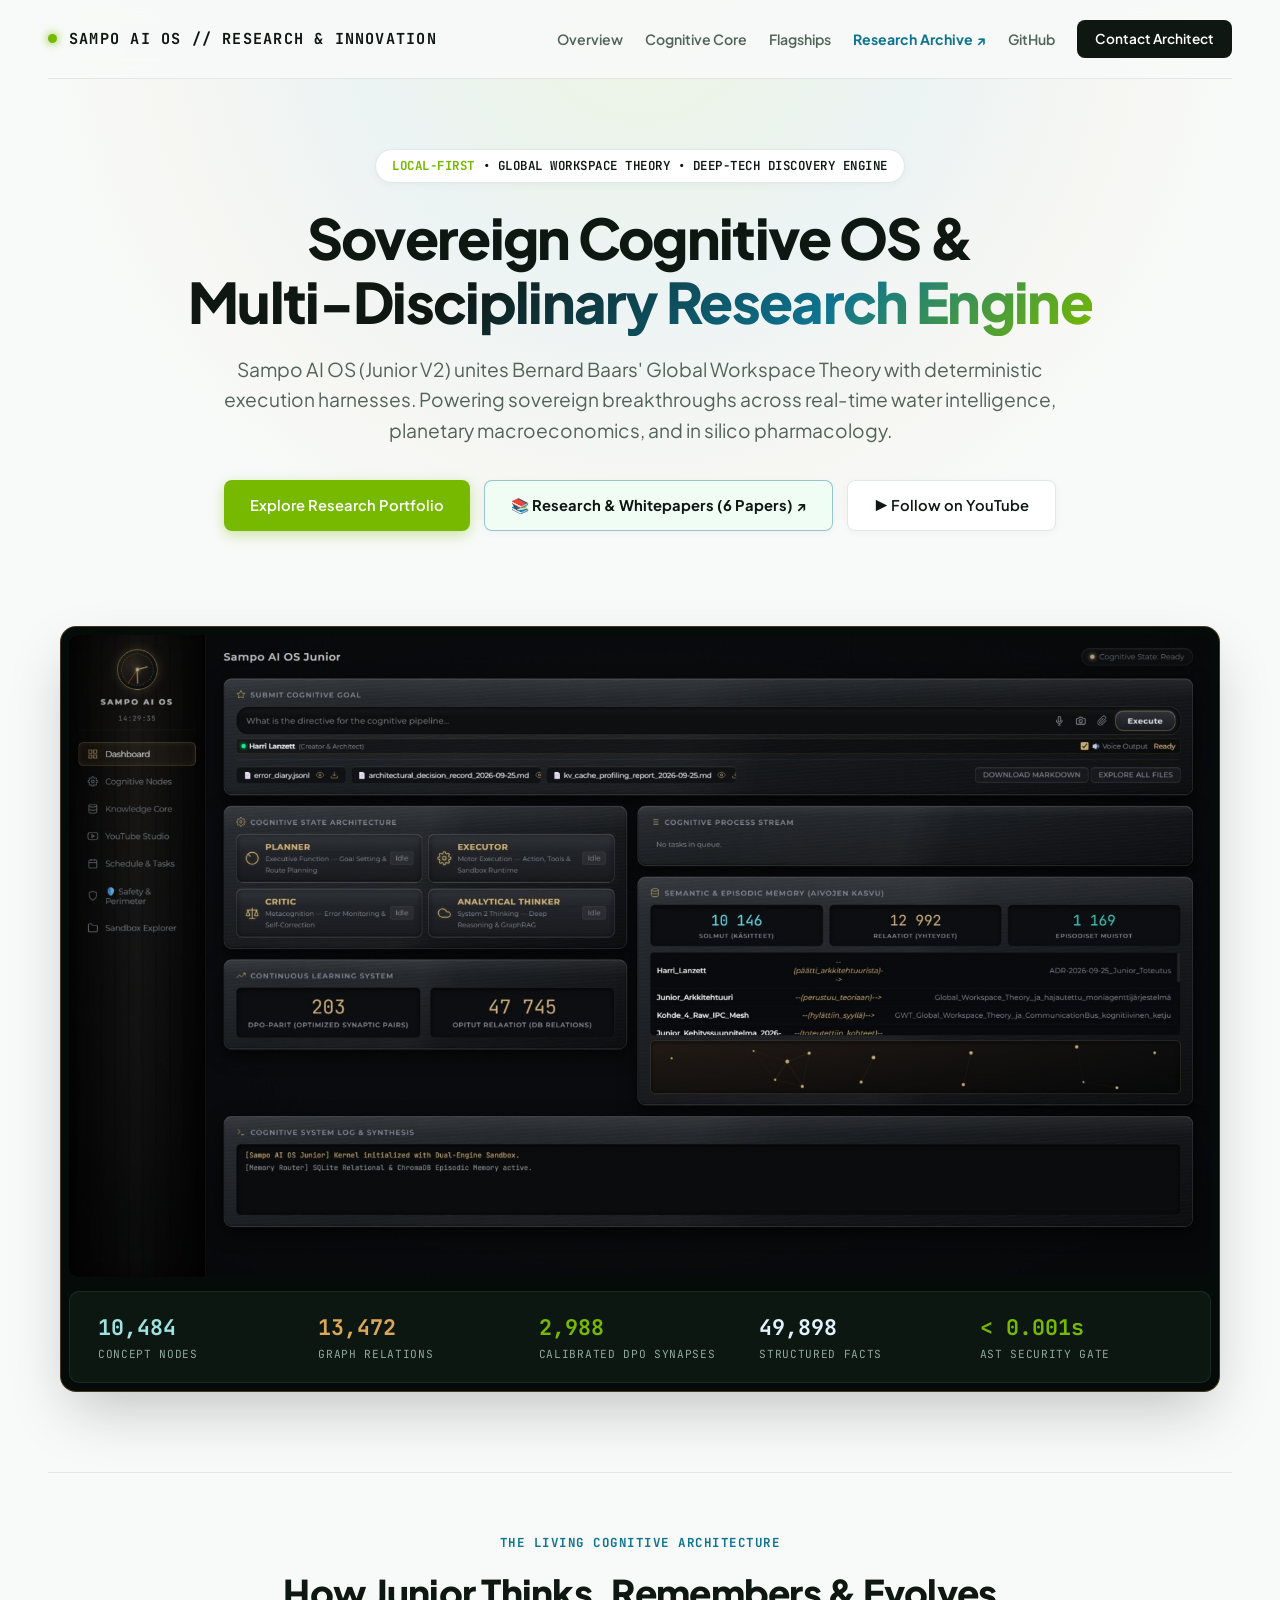
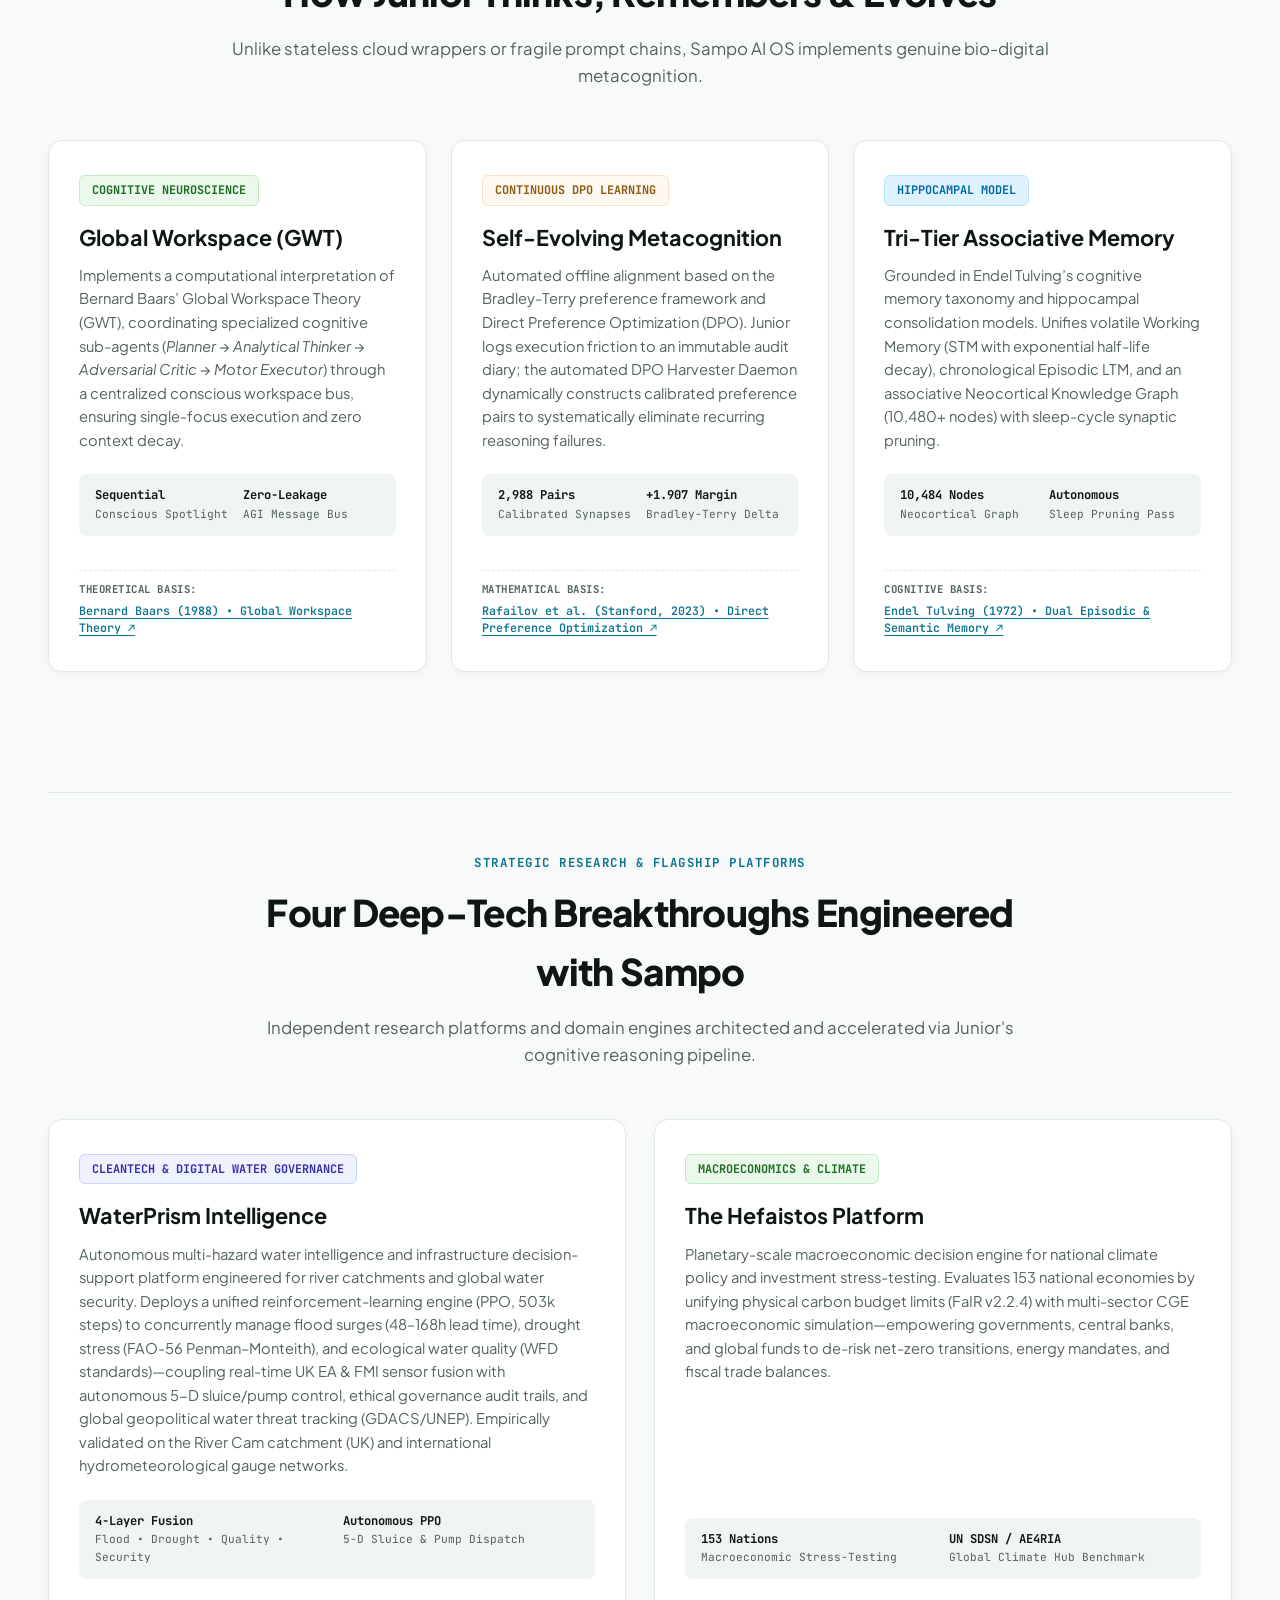
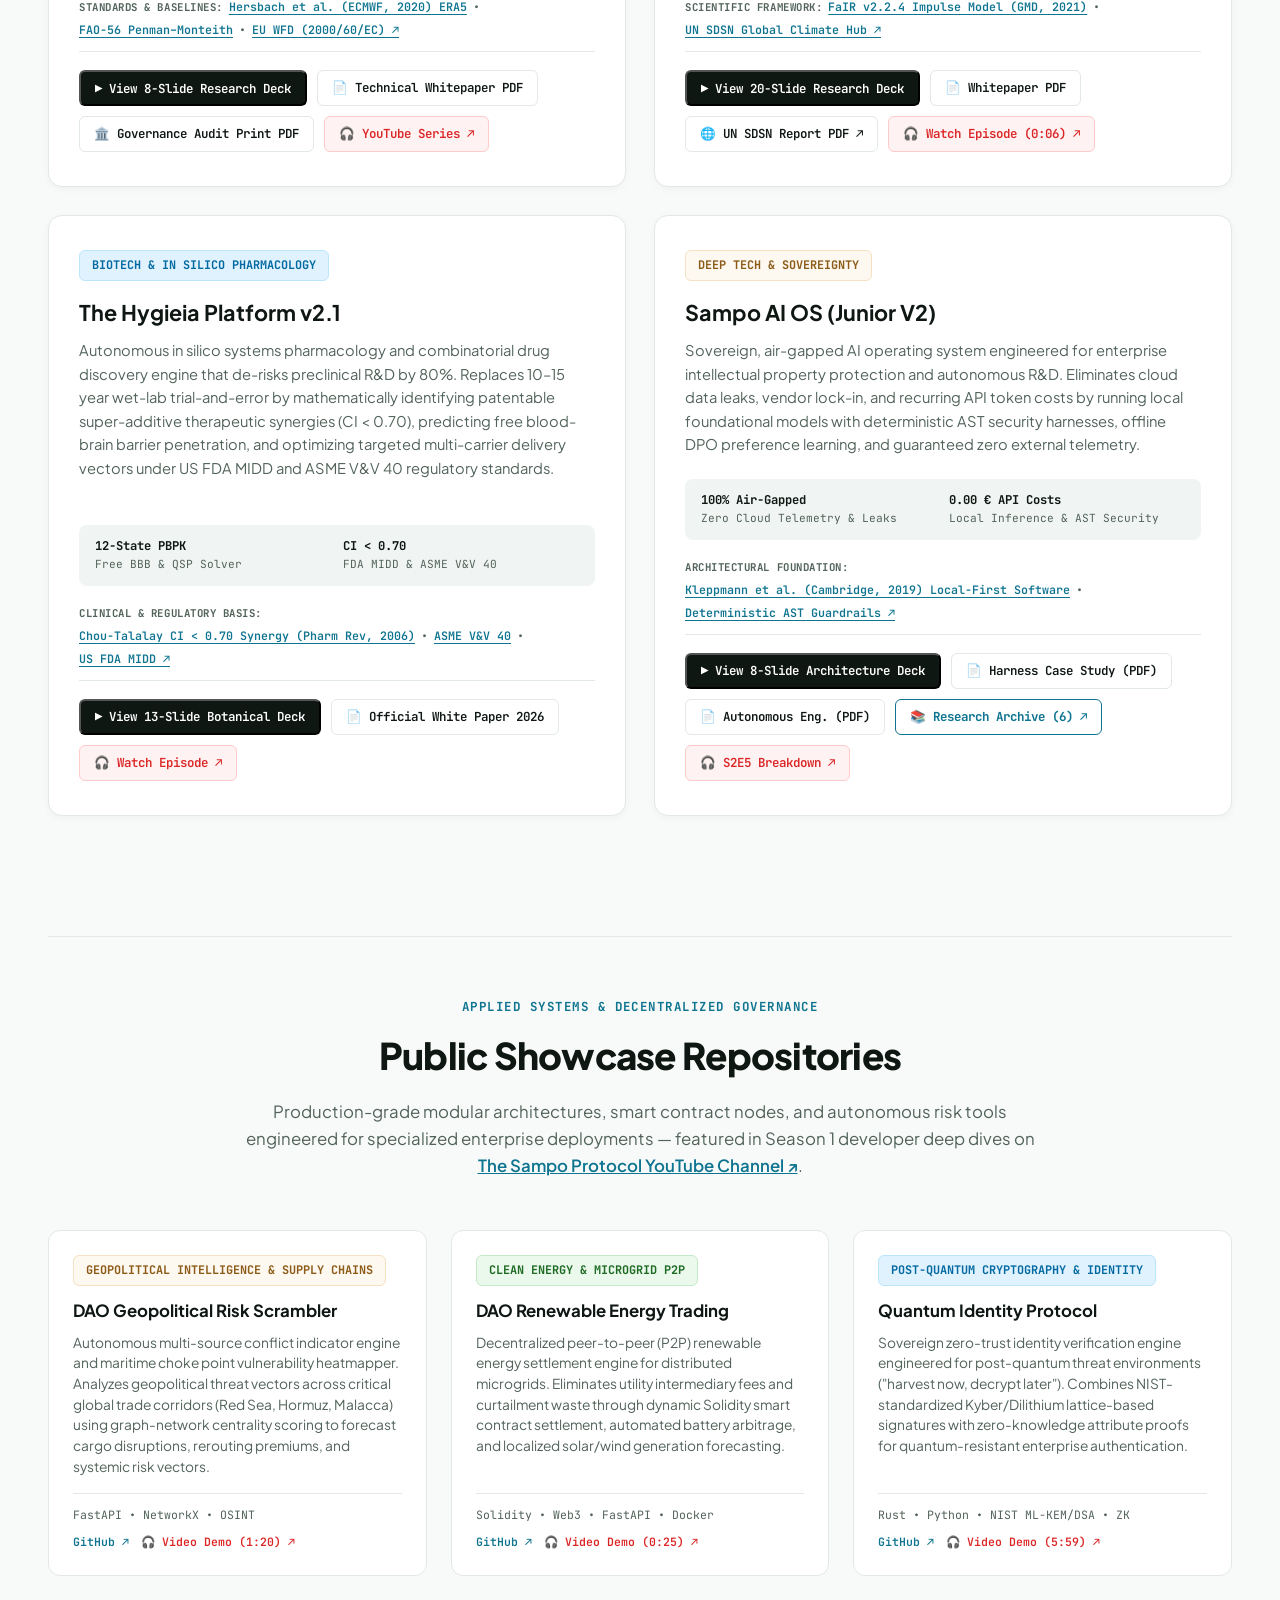
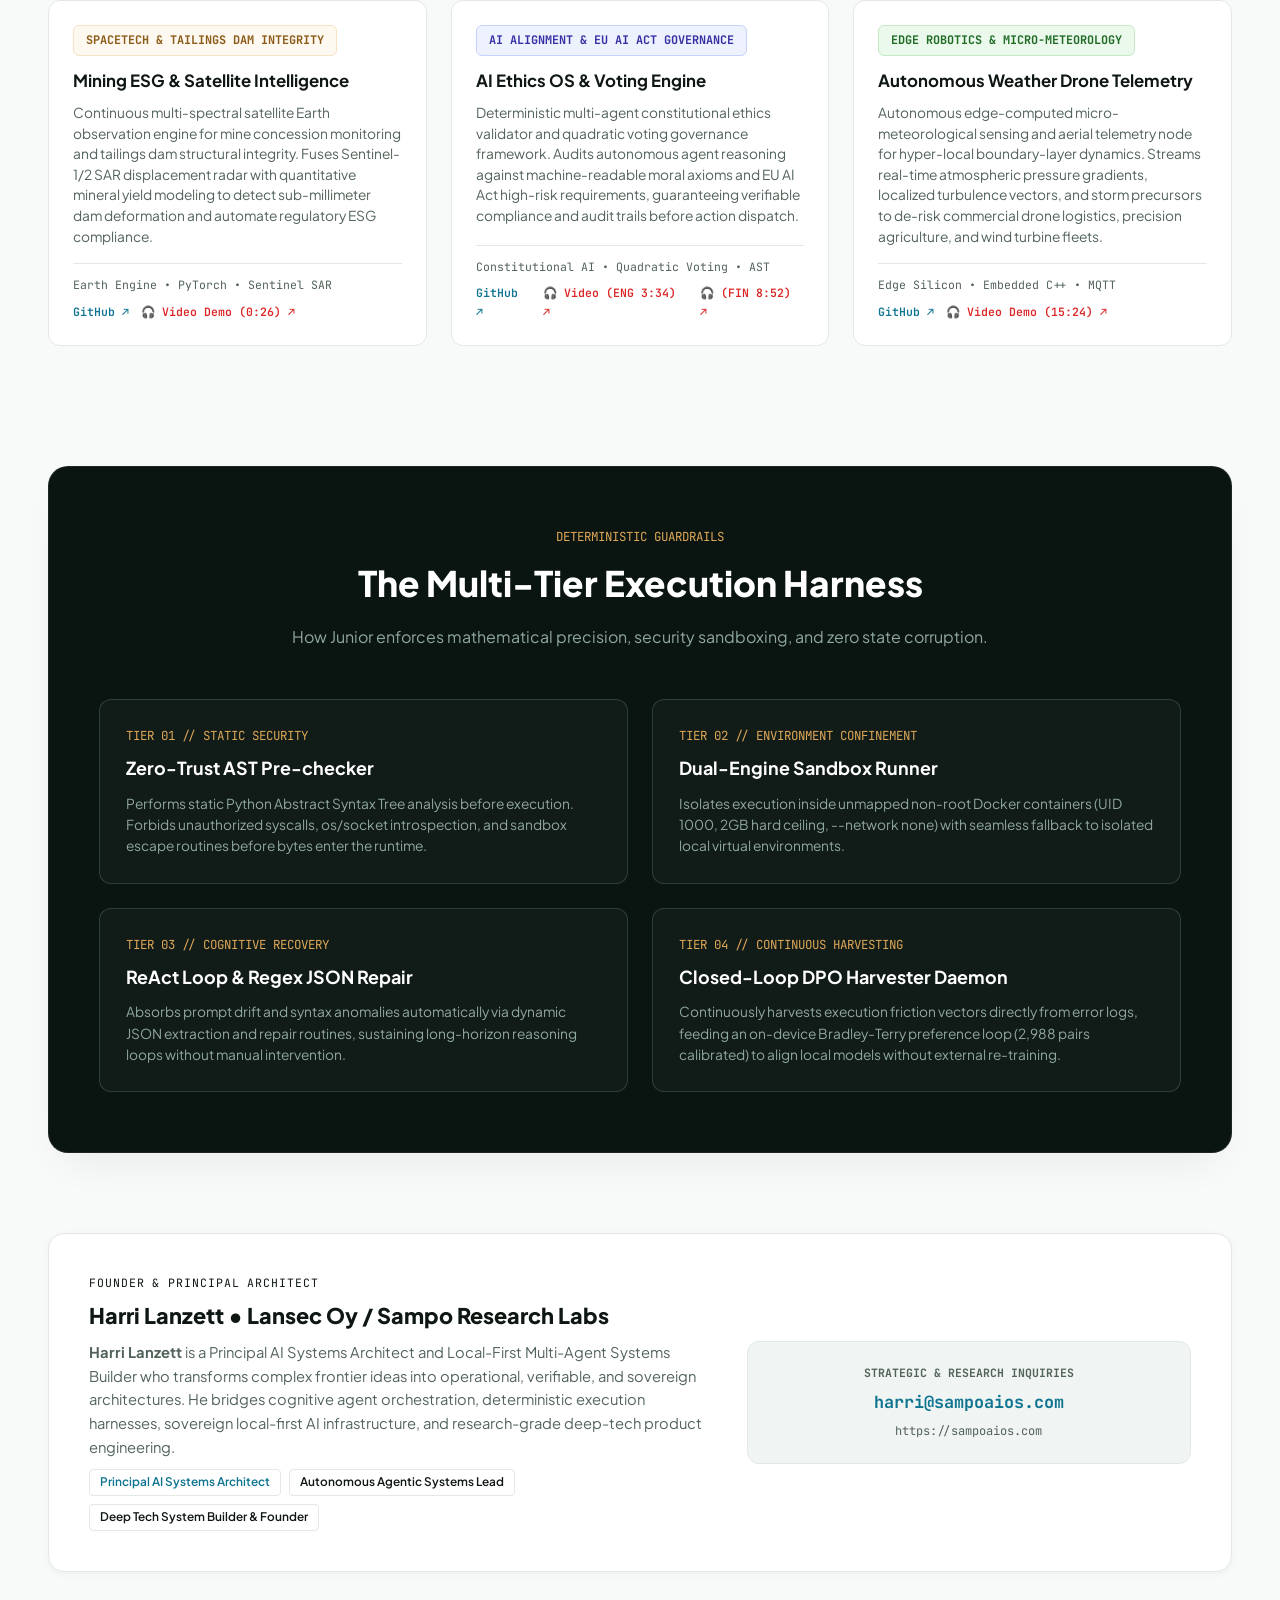
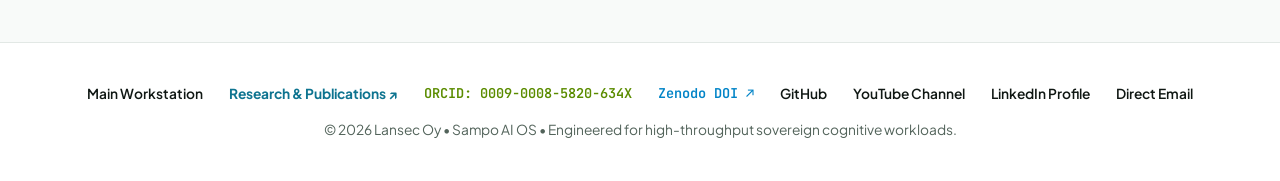
==== commit 7e437406: "Add files via upload" ====
--- a/index.html
+++ b/index.html
@@ -59,6 +59,7 @@
           "name": "Lansec Oy / Sampo AI Research Laboratory"
         },
         "sameAs": [
+          "https://orcid.org/0009-0008-5820-634X",
           "https://www.linkedin.com/in/harri-lanzett-420800b2/",
           "https://github.com/Sampo-AI-OS",
           "https://www.youtube.com/@TheSampoProtocol"
@@ -1300,6 +1301,8 @@
       <div class="footer-nav">
         <a href="index.html">Main Workstation</a>
         <a href="research.html" style="color: var(--teal-accent); font-weight:700;">Research &amp; Publications ↗</a>
+        <a href="https://orcid.org/0009-0008-5820-634X" target="_blank" style="color: #5B8C00; font-family: 'JetBrains Mono', monospace; font-size: 0.85rem;">ORCID: 0009-0008-5820-634X</a>
+        <a href="https://doi.org/10.5281/zenodo.23702477" target="_blank" style="color: #0284C7; font-family: 'JetBrains Mono', monospace; font-size: 0.85rem;">Zenodo DOI ↗</a>
         <a href="https://github.com/Sampo-AI-OS" target="_blank">GitHub</a>
         <a href="https://www.youtube.com/@TheSampoProtocol" target="_blank">YouTube Channel</a>
         <a href="https://www.linkedin.com/in/harri-lanzett-420800b2/" target="_blank">LinkedIn Profile</a>
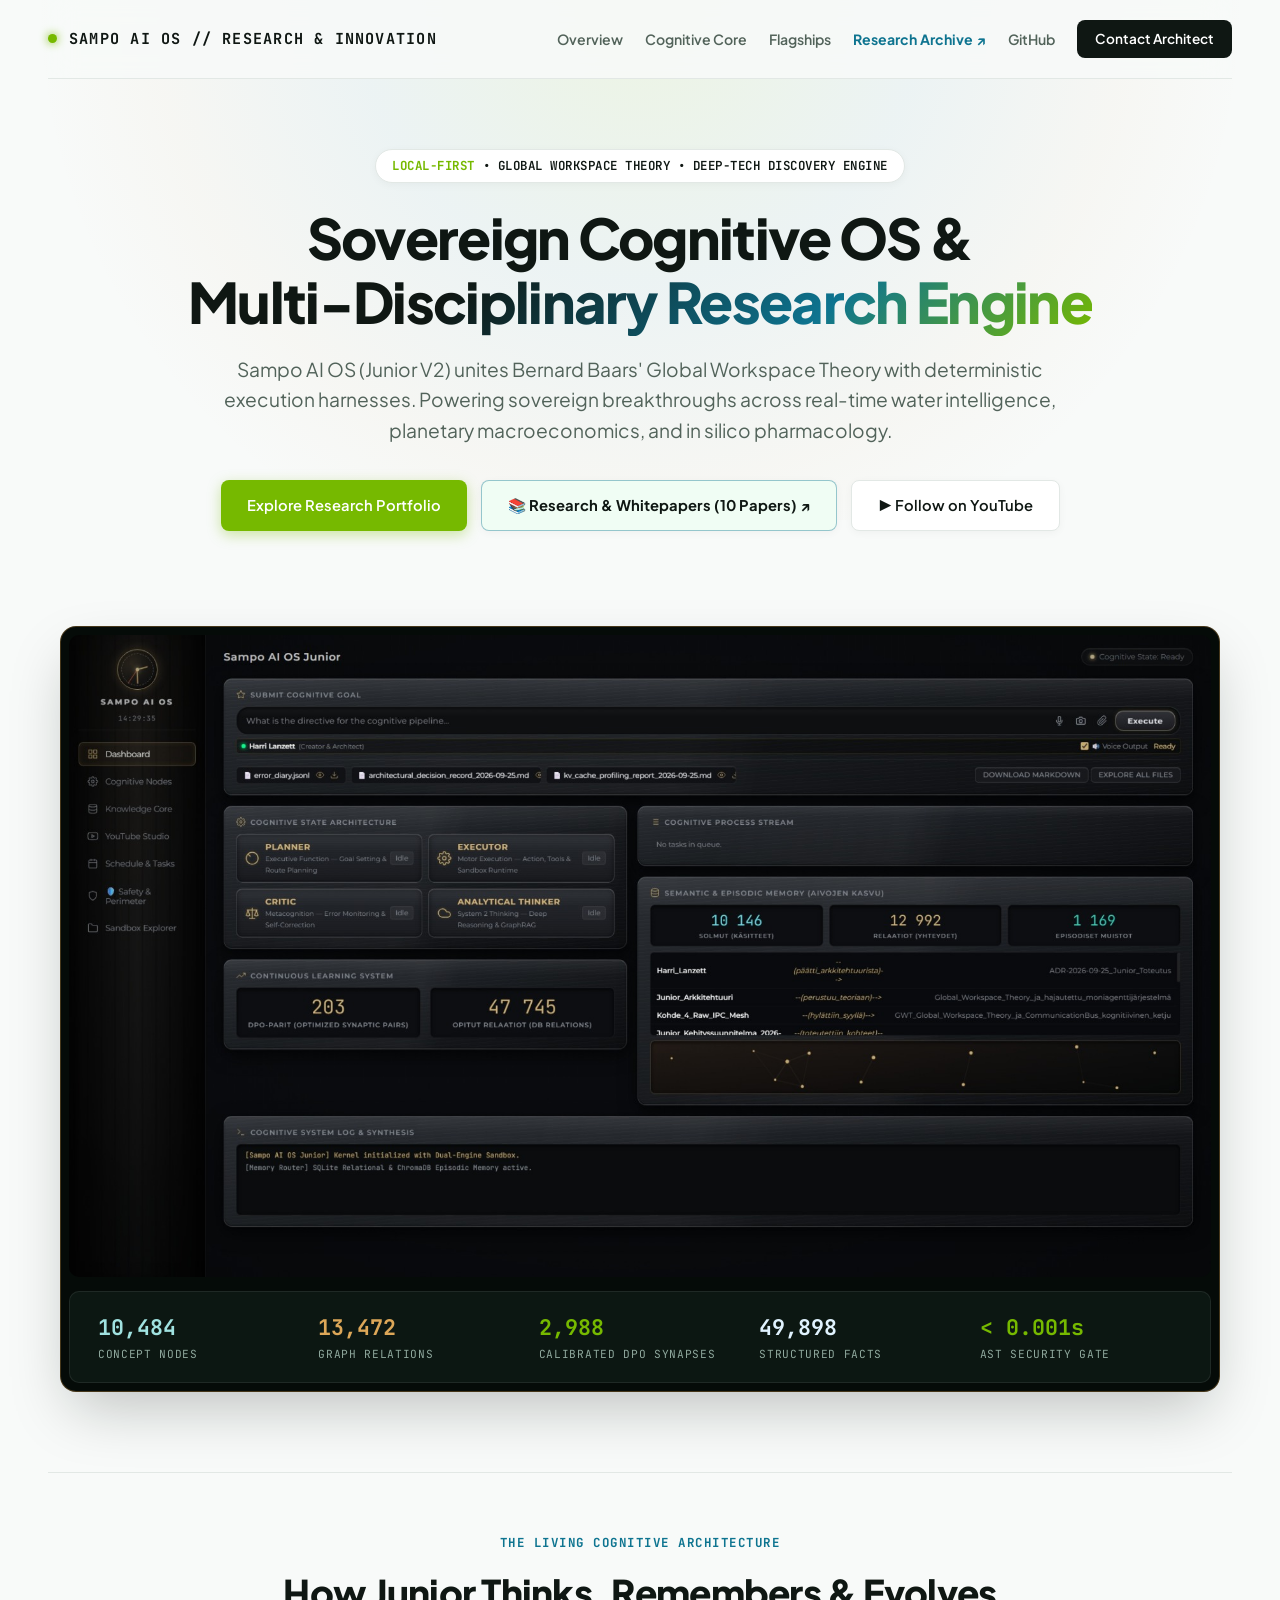
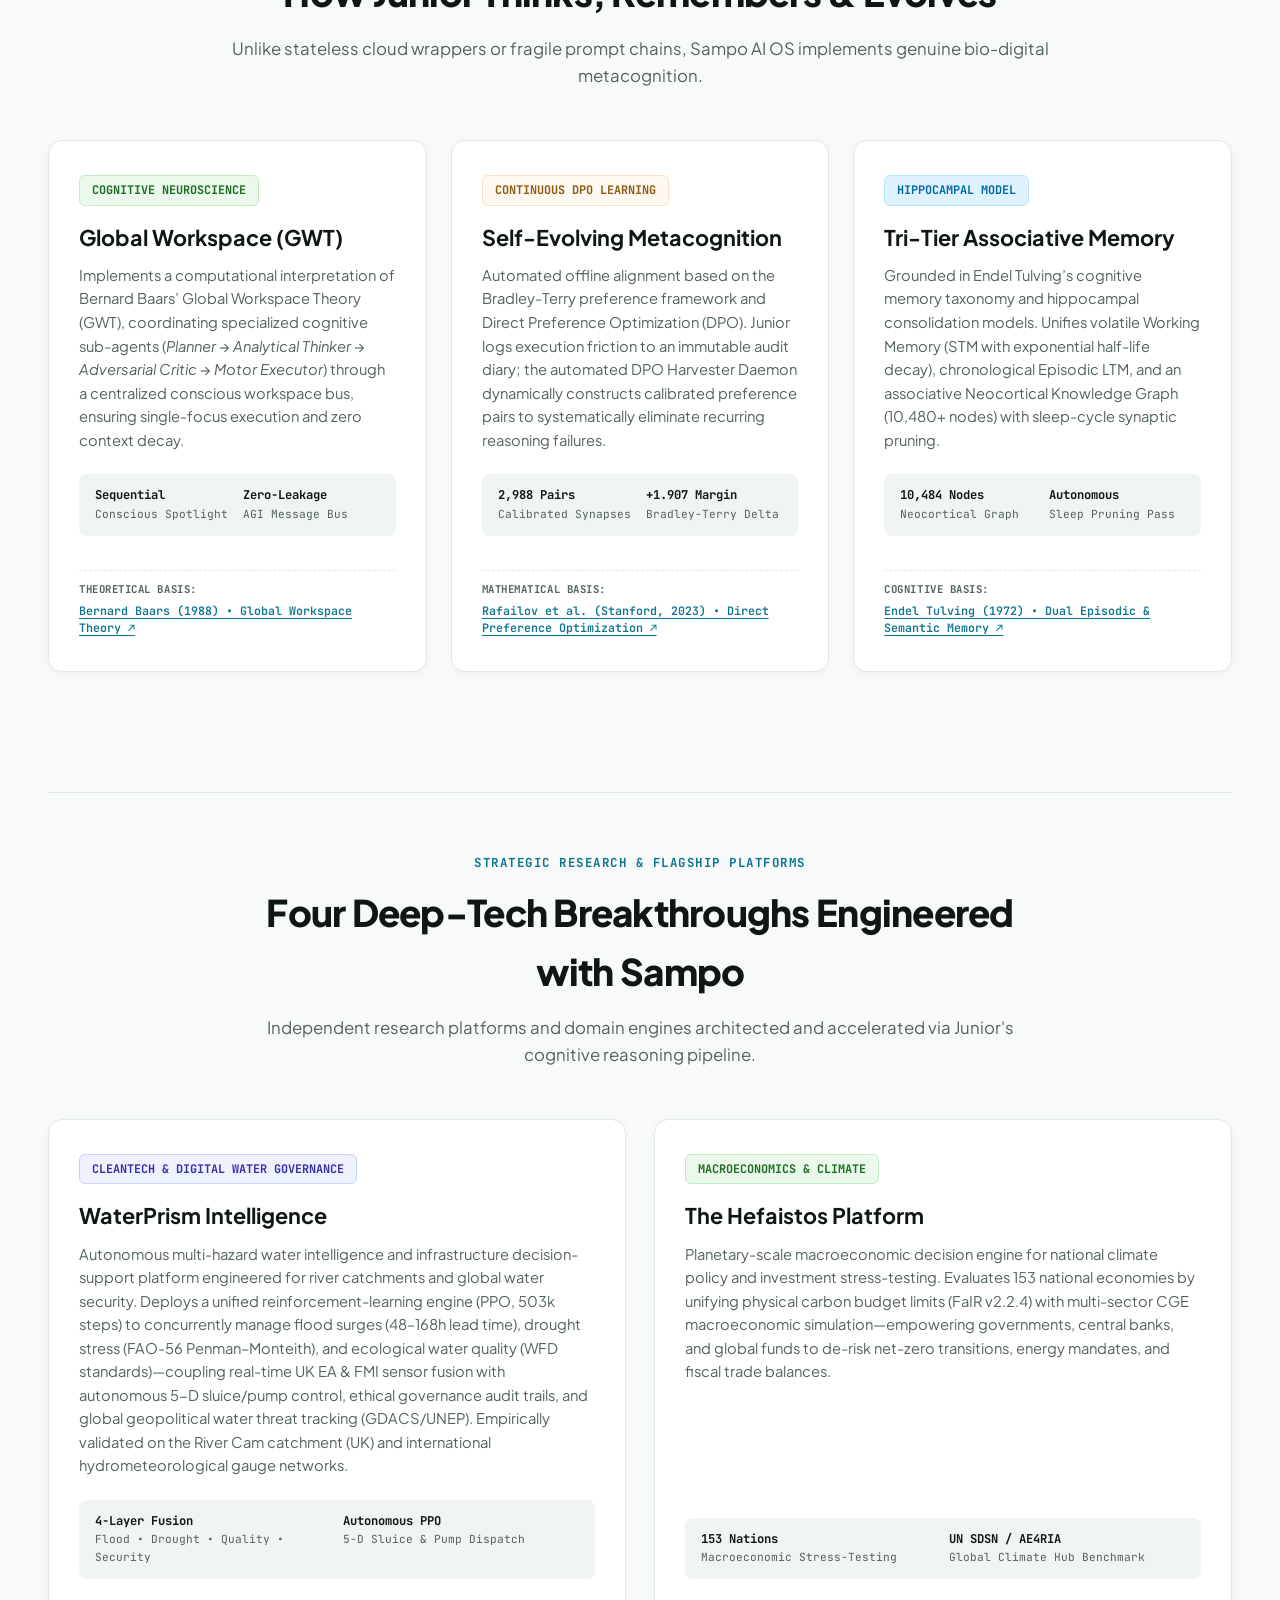
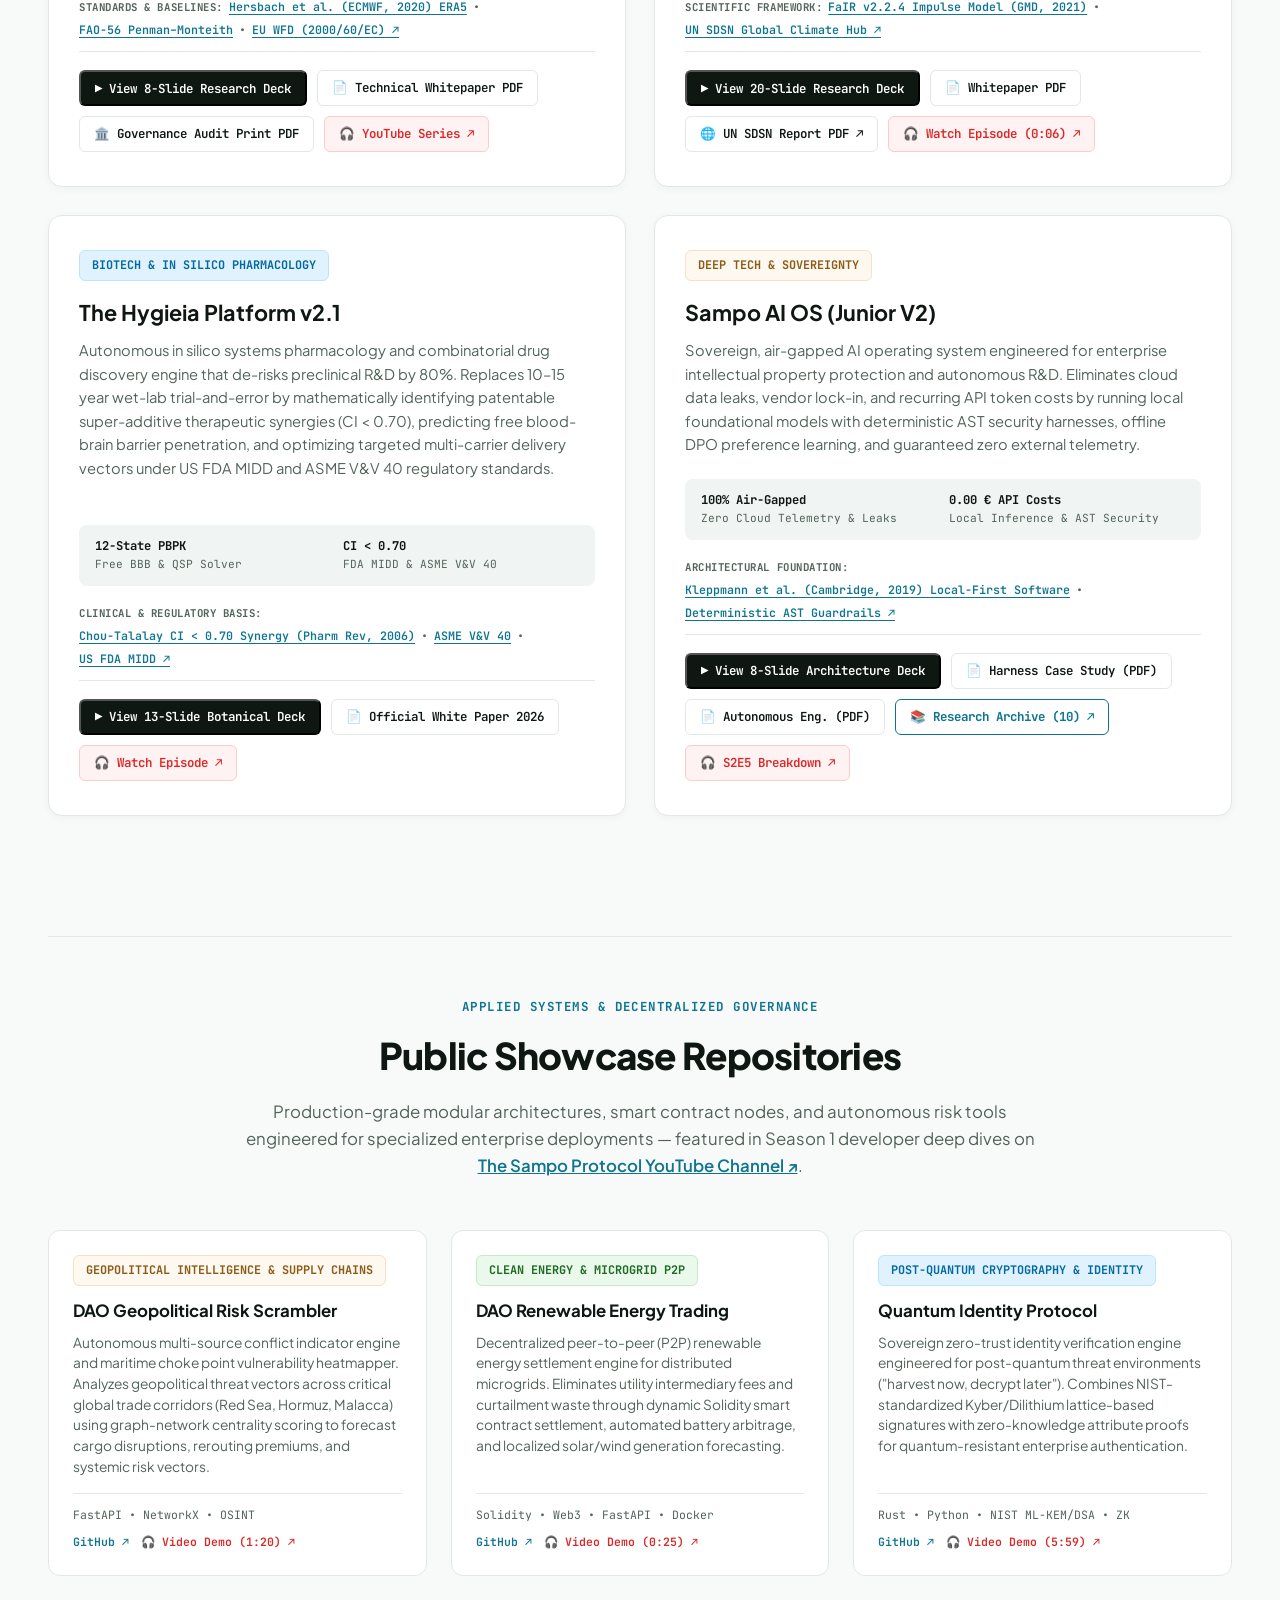
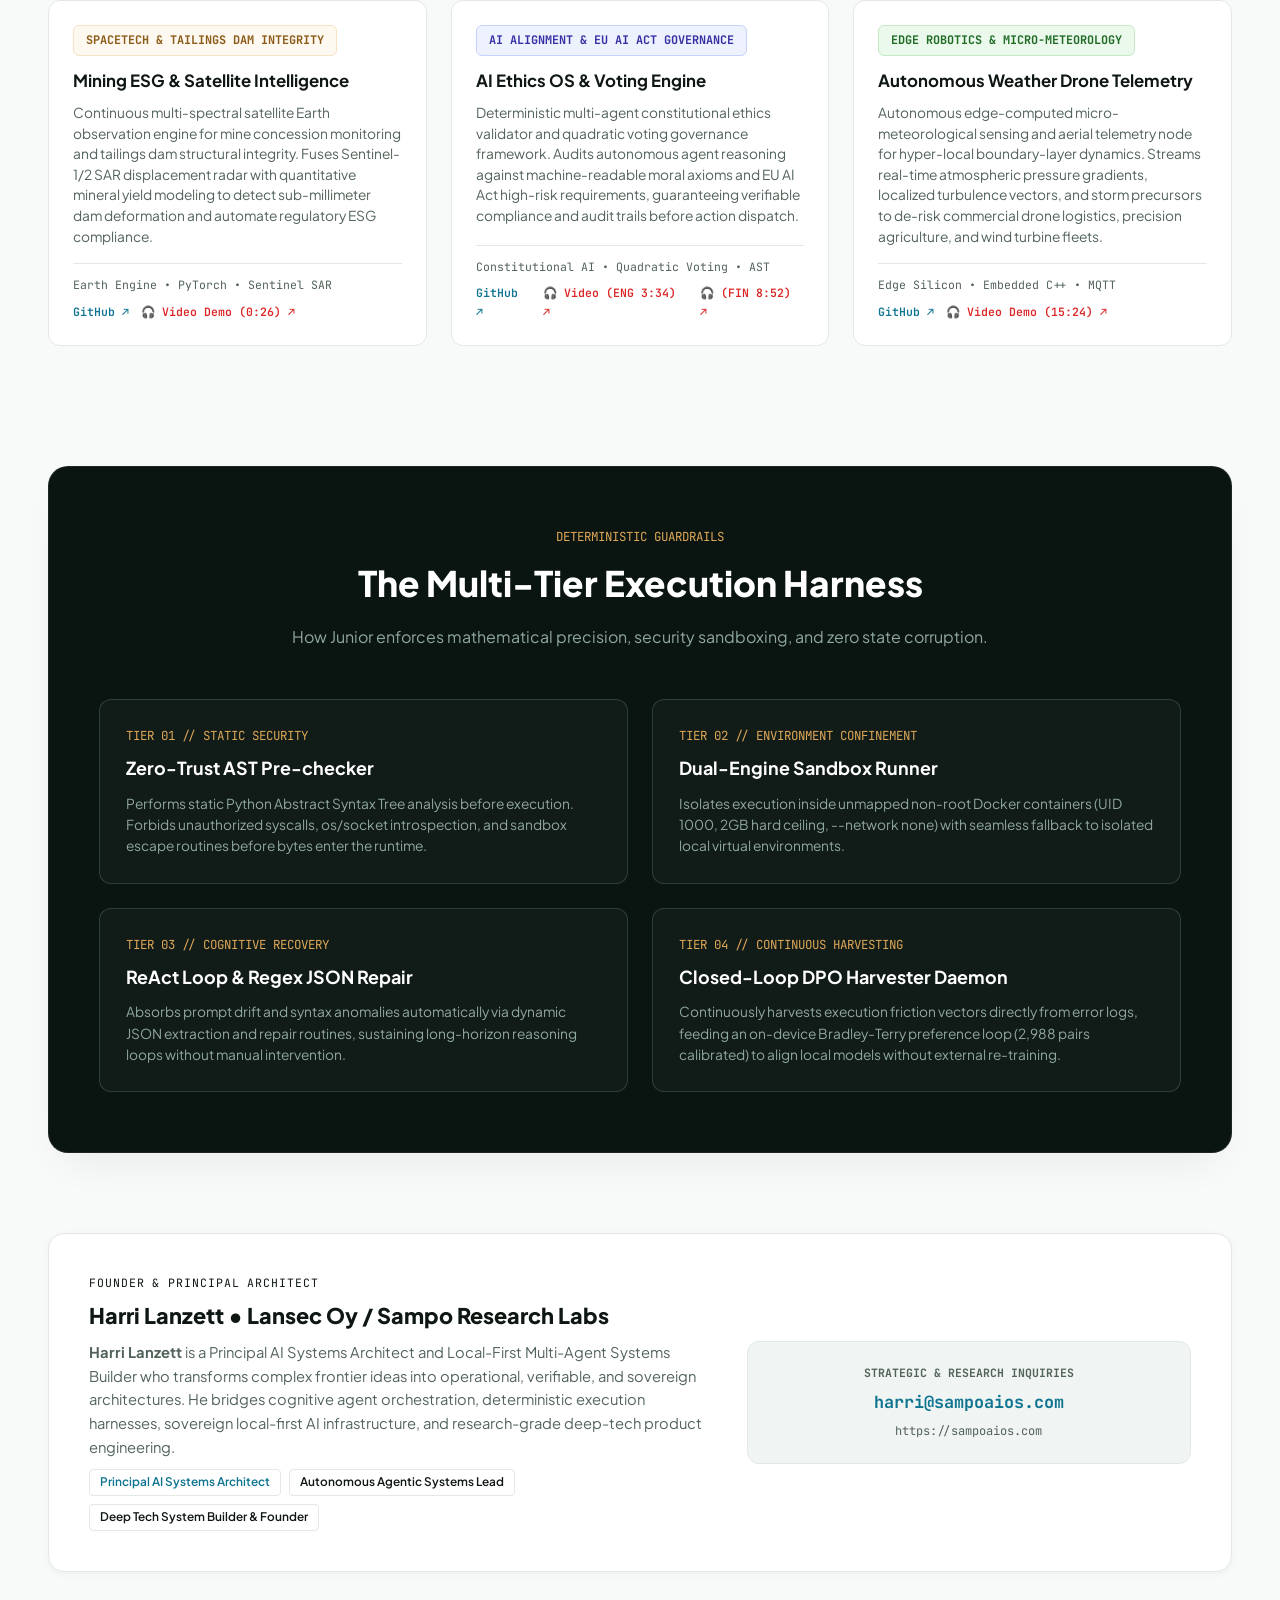
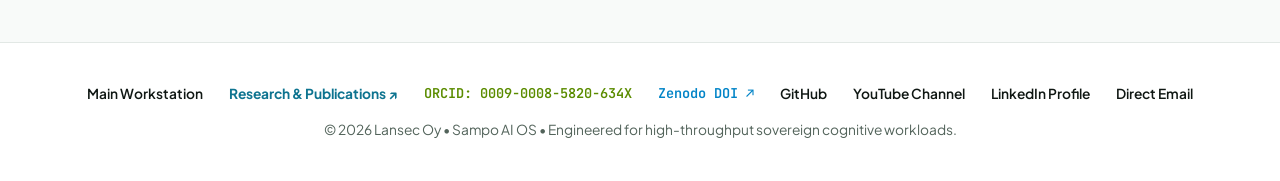
==== commit 5606c452: "Add files via upload" ====
--- a/index.html
+++ b/index.html
@@ -849,7 +849,7 @@
           Explore Research Portfolio
         </a>
         <a href="research.html" class="btn-hero btn-hero-secondary" style="border-color: rgba(14, 116, 144, 0.4); background: #F0FDF4; font-weight:700;">
-          📚 Research &amp; Whitepapers (6 Papers) ↗
+          📚 Research &amp; Whitepapers (10 Papers) ↗
         </a>
         <a href="https://www.youtube.com/@TheSampoProtocol" target="_blank" class="btn-hero btn-hero-secondary">
           ▶ Follow on YouTube
@@ -1090,8 +1090,8 @@
             <a href="SAMPO_AI_OS_V2_AUTONOMOUS_ENGINEERING_WHITEPAPER.pdf" target="_blank" class="btn-action-sm btn-action-secondary" title="Autonomous Engineering Whitepaper (October 2026)">
               📄 Autonomous Eng. (PDF)
             </a>
-            <a href="research.html" class="btn-action-sm btn-action-secondary" style="border-color: var(--teal-accent); color: var(--teal-accent); font-weight:700;" title="View all 6 Whitepapers, Manuscripts and Case Studies">
-              📚 Research Archive (6) ↗
+            <a href="research.html" class="btn-action-sm btn-action-secondary" style="border-color: var(--teal-accent); color: var(--teal-accent); font-weight:700;" title="View all 10 Whitepapers, Manuscripts and Case Studies">
+              📚 Research Archive (10) ↗
             </a>
             <a href="https://www.youtube.com/watch?v=ZIRI0-IznmE" target="_blank" class="btn-action-sm btn-action-yt">
               🎧 S2E5 Breakdown ↗
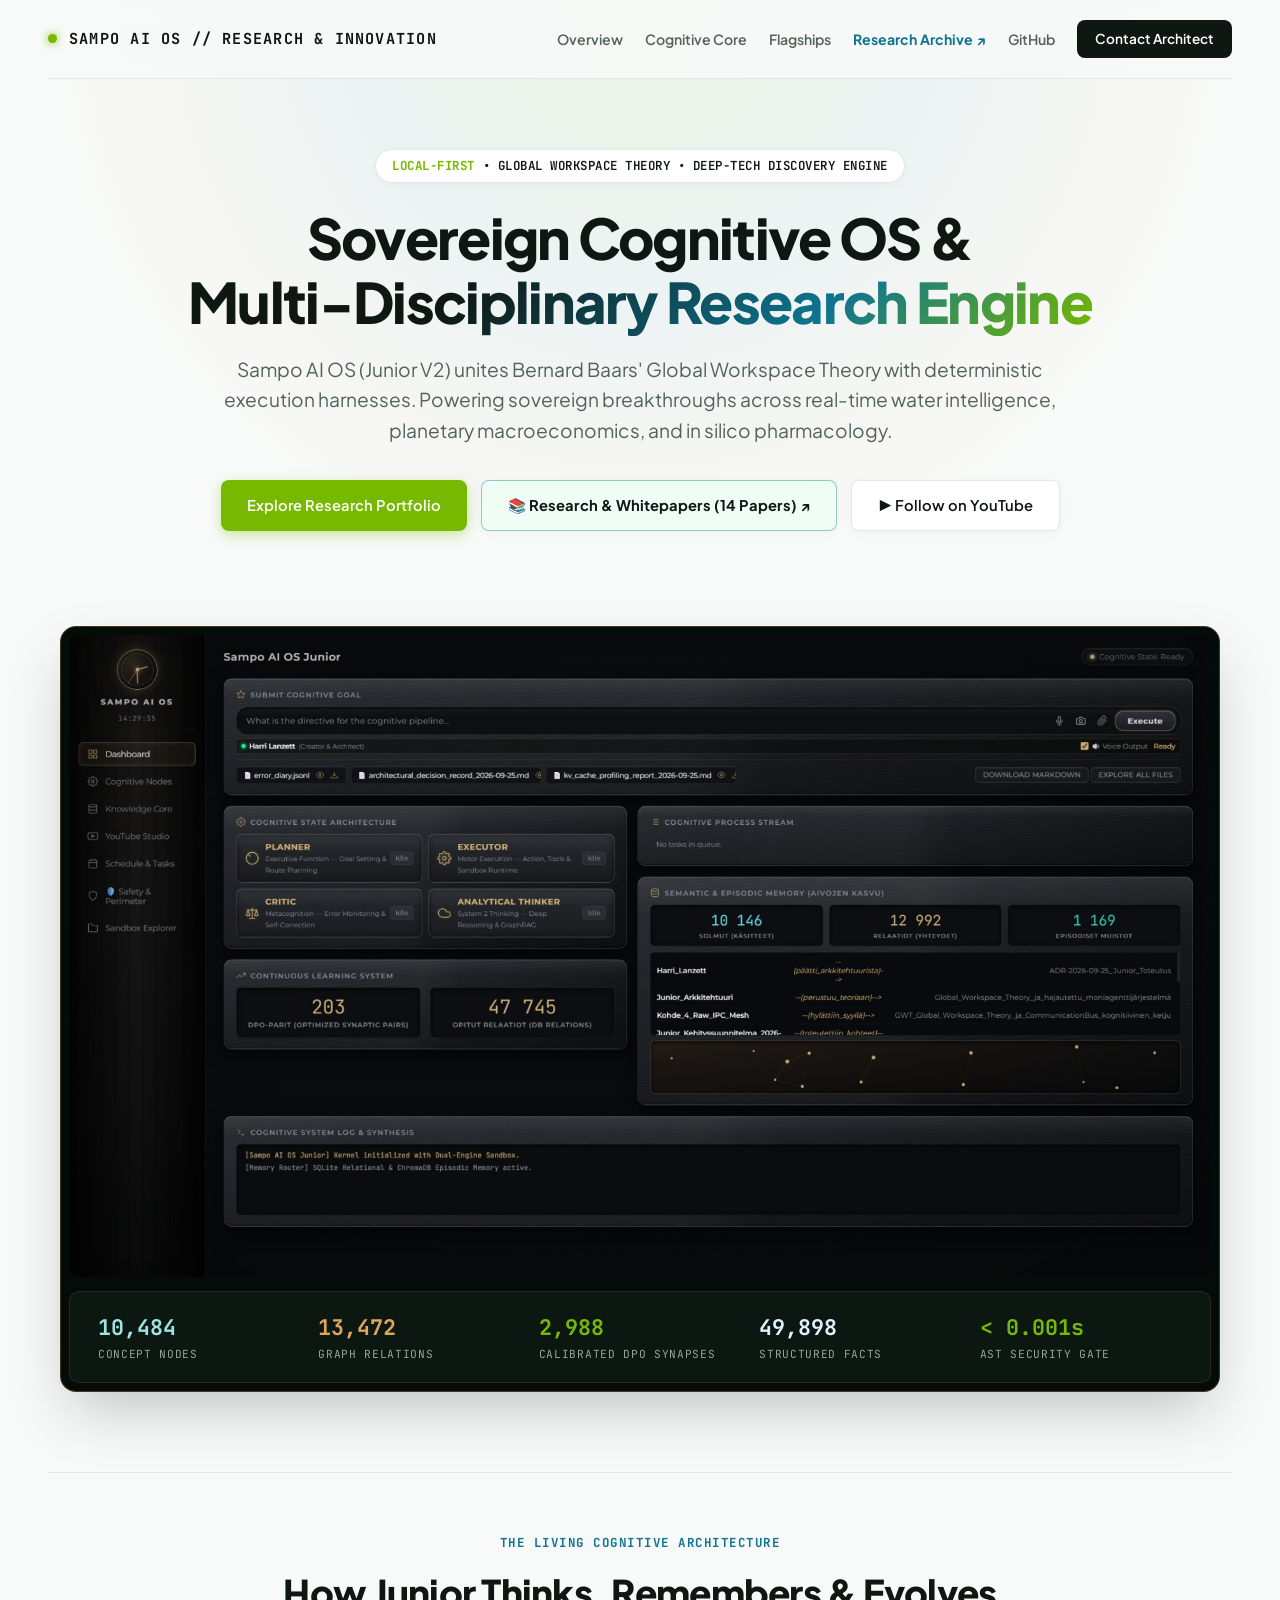
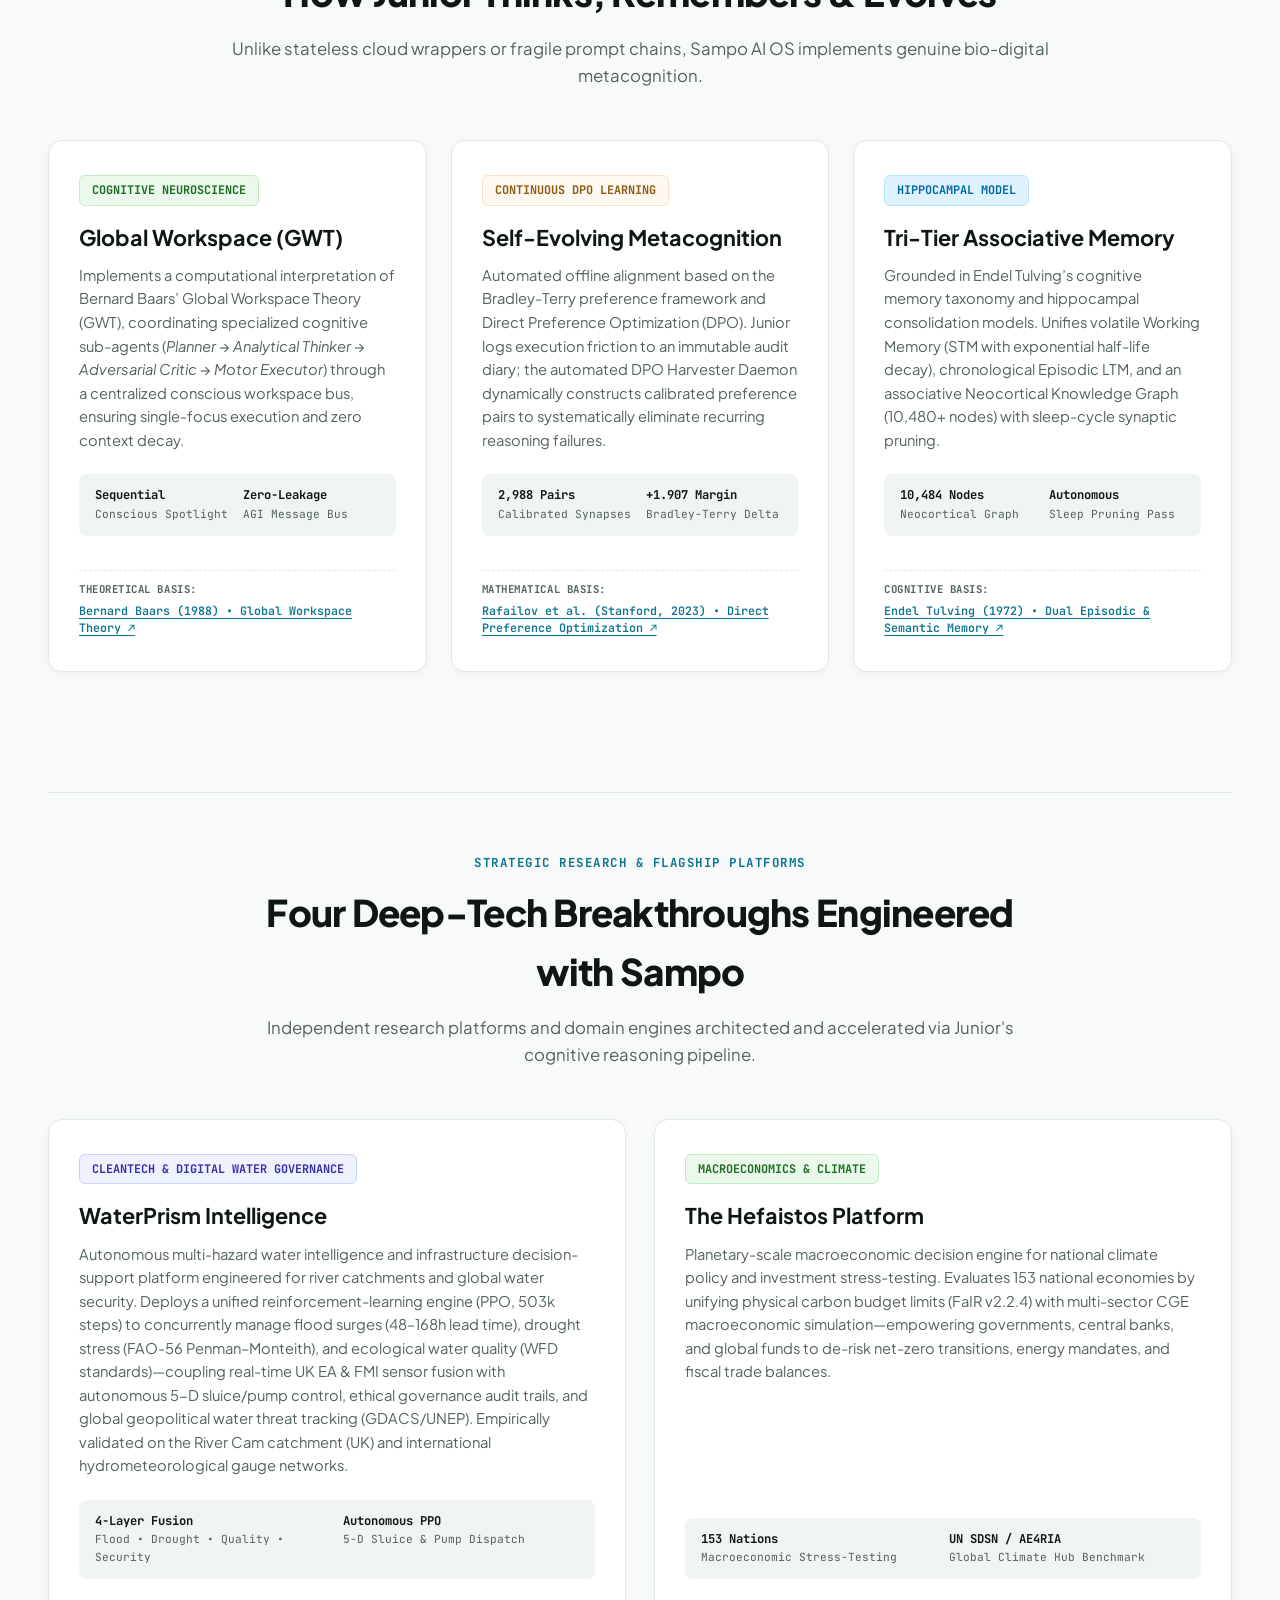
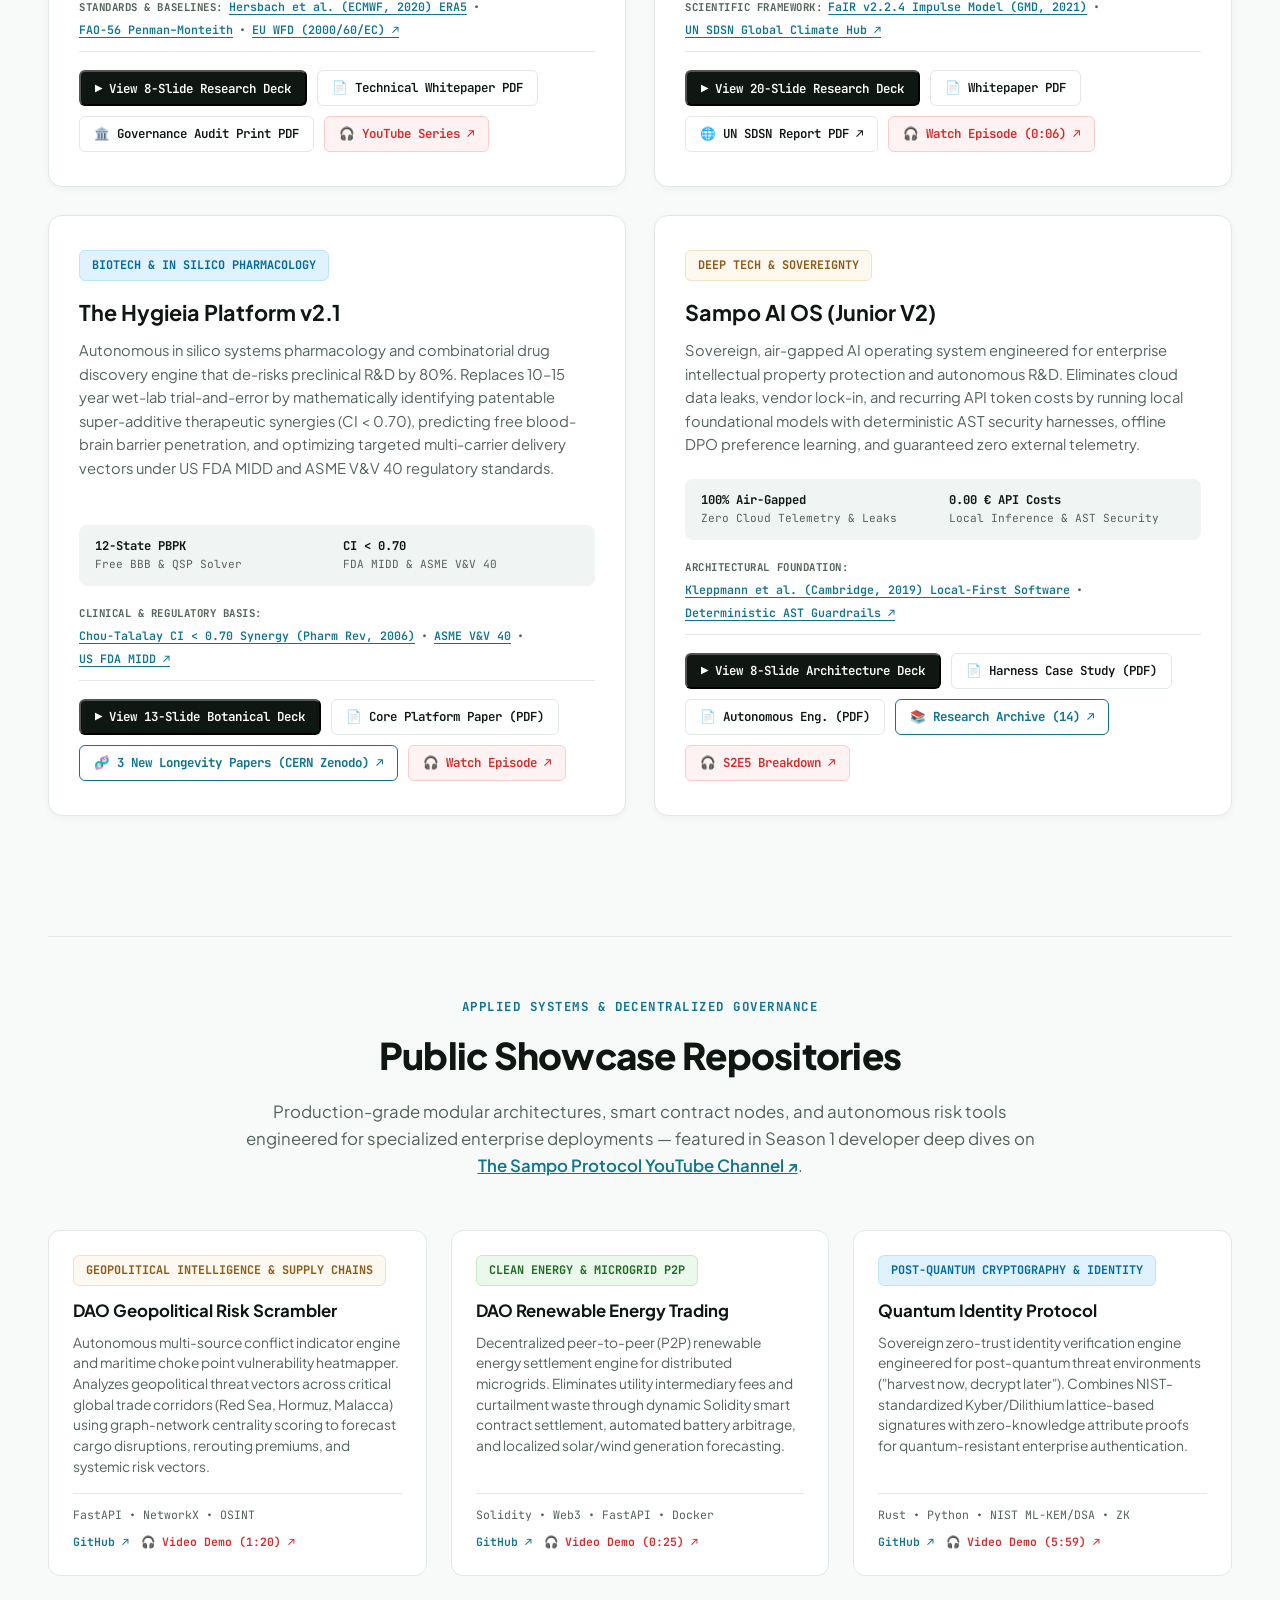
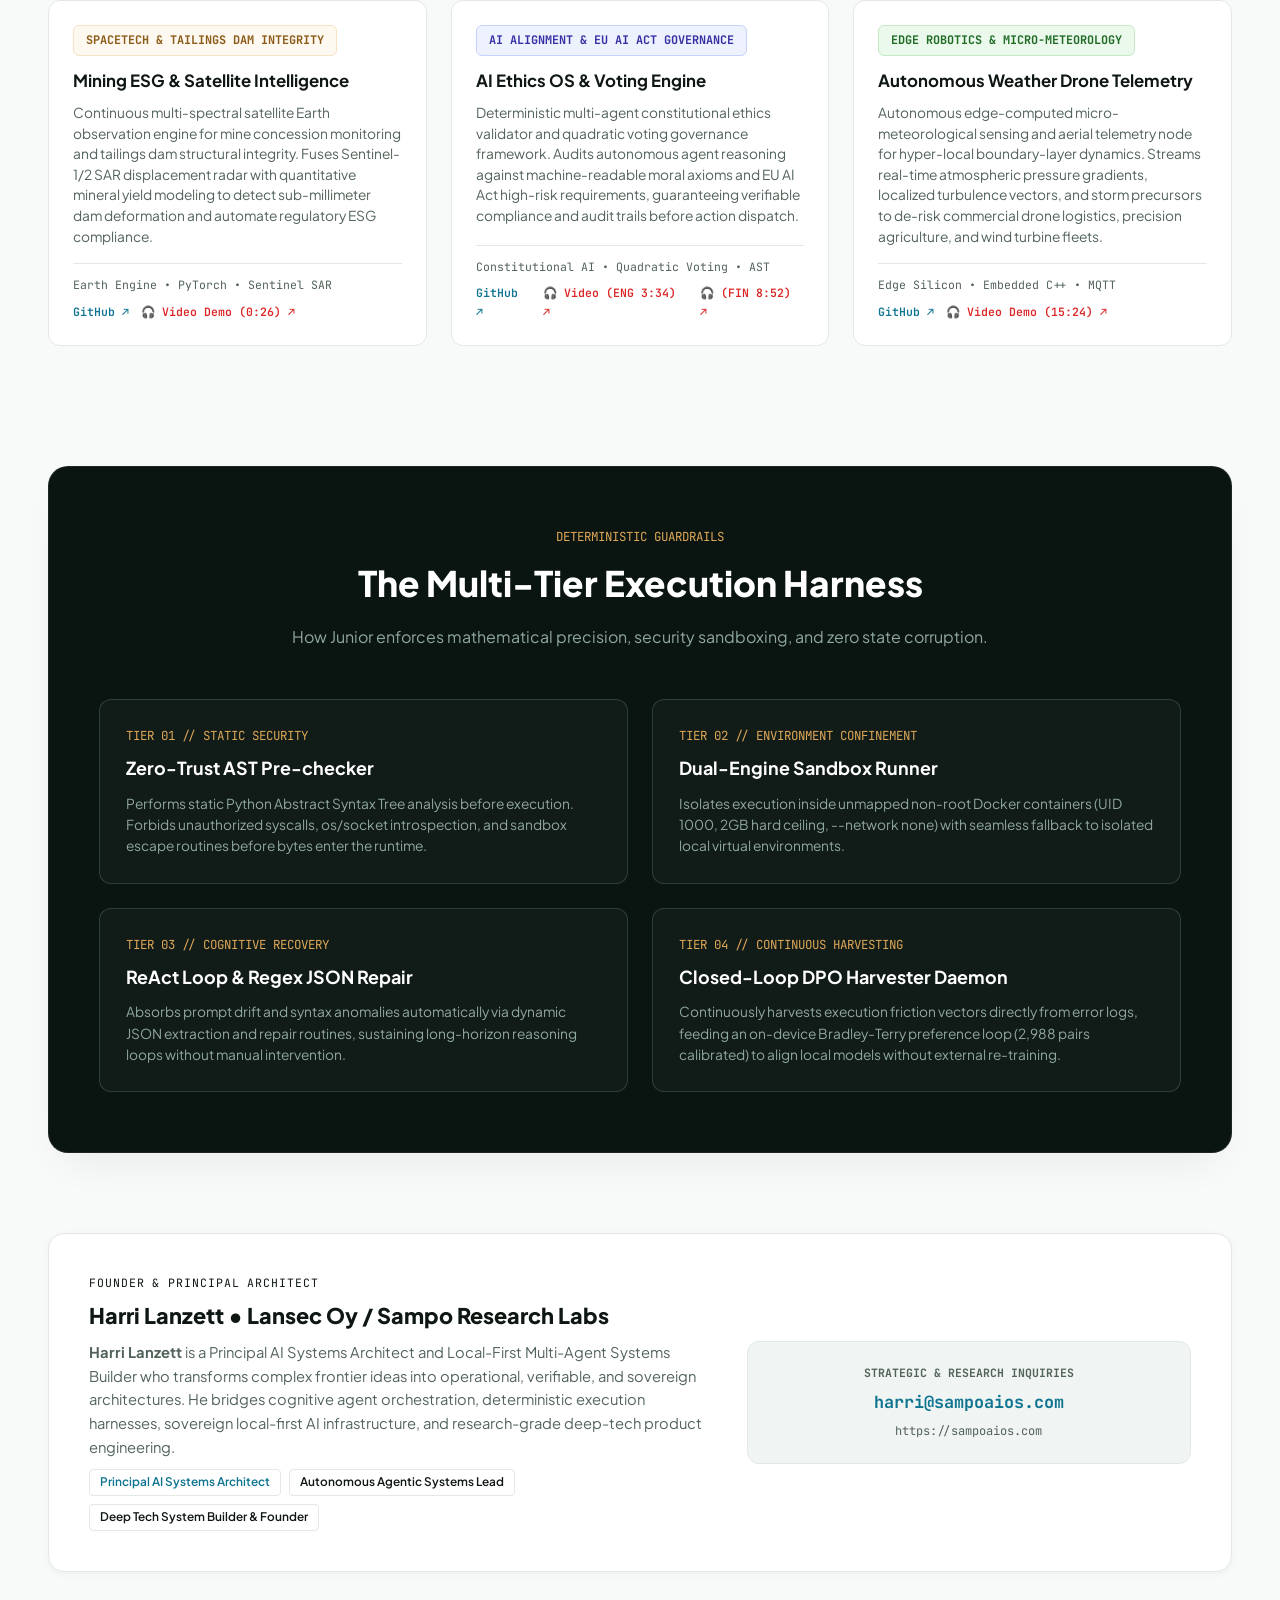
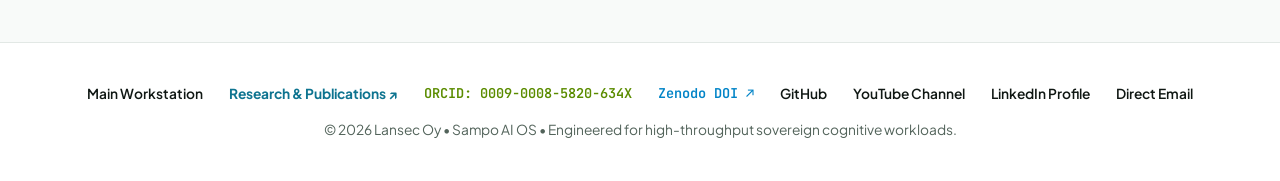
==== commit d522f815: "Add files via upload" ====
--- a/index.html
+++ b/index.html
@@ -1,1412 +1,1415 @@
-<!DOCTYPE html>
-<html lang="en">
-<head>
-  <meta charset="UTF-8">
-  <meta name="viewport" content="width=device-width, initial-scale=1.0">
-  <title>Sampo AI OS — Sovereign Cognitive Architecture & Deterministic Research Portfolio</title>
-  <meta name="description" content="Sampo AI OS (Junior V2): Sovereign Local-First Multi-Agent Architecture with Deterministic AST Harness, Epigenetic DPO Learning, and Multi-Disciplinary Deep-Tech Research Portfolio.">
-
-  <!-- Favicon & Search Engine Brand Icons -->
-  <link rel="icon" type="image/x-icon" href="/favicon.ico">
-  <link rel="icon" type="image/png" sizes="16x16" href="/favicon-16x16.png">
-  <link rel="icon" type="image/png" sizes="32x32" href="/favicon-32x32.png">
-  <link rel="icon" type="image/png" sizes="48x48" href="/favicon-48x48.png">
-  <link rel="icon" type="image/png" sizes="96x96" href="/favicon-96x96.png">
-  <link rel="icon" type="image/png" sizes="192x192" href="/favicon-192x192.png">
-  <link rel="apple-touch-icon" sizes="180x180" href="/apple-touch-icon.png">
-  <link rel="manifest" href="/site.webmanifest">
-  <meta name="theme-color" content="#050B08">
-
-  <!-- Open Graph & Social Sharing Preview (LinkedIn, X, WhatsApp, Google) -->
-  <meta property="og:type" content="website">
-  <meta property="og:url" content="https://sampoaios.com/">
-  <meta property="og:title" content="Sampo AI OS — Sovereign Cognitive Architecture & Deep-Tech Research">
-  <meta property="og:description" content="Sovereign Local-First Multi-Agent Architecture with Deterministic AST Harnesses, Bio-Digital GraphRAG, and Deep-Tech Research Portfolio. Lead Architect: Harri Lanzett.">
-  <meta property="og:image" content="https://sampoaios.com/logo_golden.png">
-  <meta name="twitter:card" content="summary_large_image">
-  <meta name="twitter:title" content="Sampo AI OS — Sovereign Cognitive Architecture & Deep-Tech Research">
-  <meta name="twitter:description" content="Sovereign Local-First Multi-Agent Architecture with Deterministic AST Harnesses. Lead Architect: Harri Lanzett.">
-  <meta name="twitter:image" content="https://sampoaios.com/logo_golden.png">
-  
-  <link rel="preconnect" href="https://fonts.googleapis.com">
-  <link rel="preconnect" href="https://fonts.gstatic.com" crossorigin>
-  <link href="https://fonts.googleapis.com/css2?family=Plus+Jakarta+Sans:wght@300;400;500;600;700;800&family=JetBrains+Mono:wght@400;500;600;700&display=swap" rel="stylesheet">
-
-  <!-- Schema.org JSON-LD for Generative Engine Optimization (GEO) -->
-  <script type="application/ld+json">
-  {
-    "@context": "https://schema.org",
-    "@graph": [
-      {
-        "@type": "SoftwareApplication",
-        "name": "Sampo AI OS",
-        "operatingSystem": "Linux, Windows, macOS (Local-first / sovereign)",
-        "applicationCategory": "Cognitive Operating System, Artificial General Intelligence, Multi-Agent Architecture",
-        "author": {
-          "@type": "Person",
-          "name": "Harri Lanzett",
-          "url": "https://www.linkedin.com/in/harri-lanzett-420800b2/"
-        },
-        "url": "https://sampoaios.com",
-        "description": "Sovereign local-first multi-agent cognitive architecture implementing Bernard Baars' Global Workspace Theory with deterministic AST harnesses, continuous DPO learning, and GraphRAG associative memory."
-      },
-      {
-        "@type": "Person",
-        "name": "Harri Lanzett",
-        "jobTitle": "Lead Cognitive Architect & Principal Investigator",
-        "worksFor": {
-          "@type": "Organization",
-          "name": "Lansec Oy / Sampo AI Research Laboratory"
-        },
-        "sameAs": [
-          "https://orcid.org/0009-0008-5820-634X",
-          "https://www.linkedin.com/in/harri-lanzett-420800b2/",
-          "https://github.com/Sampo-AI-OS",
-          "https://www.youtube.com/@TheSampoProtocol"
-        ]
-      }
-    ]
-  }
-  </script>
-
-  <style>
-    :root {
-      --bg: #F8FAF9;
-      --surface: #FFFFFF;
-      --surface-subtle: #F0F4F2;
-      --dark-card: #0A1410;
-      --dark-card-border: rgba(160, 226, 224, 0.18);
-      --text-main: #0F1713;
-      --text-muted: #52635A;
-      --nvidia-green: #76B900;
-      --gold: #C08A3E;
-      --gold-light: #FDF8F0;
-      --teal-accent: #0E7490;
-      --teal-light: #E0F2FE;
-      --border-subtle: #E2E8E5;
-      --shadow-sm: 0 2px 8px rgba(0, 0, 0, 0.04);
-      --shadow-lg: 0 20px 40px -15px rgba(10, 20, 16, 0.08);
-      --shadow-hero: 0 25px 60px -12px rgba(10, 20, 16, 0.25);
-    }
-
-    * { box-sizing: border-box; margin: 0; padding: 0; scroll-behavior: smooth; }
-    body {
-      font-family: 'Plus Jakarta Sans', -apple-system, BlinkMacSystemFont, sans-serif;
-      background: var(--bg);
-      color: var(--text-main);
-      line-height: 1.6;
-      overflow-x: hidden;
-      min-height: 100vh;
-    }
-
-    /* Ambient Subtle Tech Glow */
-    .ambient-header-glow {
-      position: absolute;
-      top: 0;
-      left: 50%;
-      transform: translateX(-50%);
-      width: 1240px;
-      height: 520px;
-      background: radial-gradient(circle at 50% 0%, rgba(118, 185, 0, 0.09) 0%, rgba(14, 116, 144, 0.05) 35%, rgba(192, 138, 62, 0.03) 60%, rgba(248, 250, 249, 0) 75%);
-      pointer-events: none;
-      z-index: 0;
-    }
-
-    .container {
-      max-width: 1240px;
-      margin: 0 auto;
-      padding: 0 28px;
-      position: relative;
-      z-index: 1;
-    }
-
-    /* Modern Enterprise Header */
-    header {
-      padding: 20px 0;
-      border-bottom: 1px solid var(--border-subtle);
-      display: flex;
-      justify-content: space-between;
-      align-items: center;
-      background: rgba(248, 250, 249, 0.88);
-      backdrop-filter: blur(14px);
-      position: sticky;
-      top: 0;
-      z-index: 100;
-    }
-    .brand-mark {
-      display: flex;
-      align-items: center;
-      gap: 12px;
-      font-family: 'JetBrains Mono', monospace;
-      font-size: 0.95rem;
-      font-weight: 700;
-      letter-spacing: 0.08em;
-      color: var(--text-main);
-      text-decoration: none;
-    }
-    .pulse-dot {
-      width: 9px;
-      height: 9px;
-      border-radius: 50%;
-      background: var(--nvidia-green);
-      box-shadow: 0 0 10px var(--nvidia-green);
-    }
-    .nav-actions {
-      display: flex;
-      gap: 22px;
-      align-items: center;
-    }
-    .nav-link {
-      color: var(--text-muted);
-      text-decoration: none;
-      font-size: 0.88rem;
-      font-weight: 600;
-      transition: color 0.2s;
-    }
-    .nav-link:hover { color: var(--teal-accent); }
-    .btn-contact {
-      background: var(--text-main);
-      color: #FFFFFF;
-      padding: 8px 18px;
-      border-radius: 8px;
-      font-weight: 600;
-      font-size: 0.85rem;
-      text-decoration: none;
-      transition: all 0.2s;
-    }
-    .btn-contact:hover {
-      background: #23332B;
-      transform: translateY(-1px);
-    }
-
-    /* Hero Section */
-    .hero {
-      padding: 70px 0 45px;
-      text-align: center;
-    }
-    .badge-pill {
-      display: inline-flex;
-      align-items: center;
-      gap: 8px;
-      background: var(--surface);
-      border: 1px solid var(--border-subtle);
-      box-shadow: var(--shadow-sm);
-      padding: 6px 16px;
-      border-radius: 30px;
-      font-family: 'JetBrains Mono', monospace;
-      font-size: 0.78rem;
-      font-weight: 600;
-      color: var(--text-main);
-      margin-bottom: 22px;
-      letter-spacing: 0.04em;
-    }
-    .badge-pill span.green-txt { color: var(--nvidia-green); font-weight: 700; }
-    
-    h1 {
-      font-size: 3.5rem;
-      font-weight: 800;
-      line-height: 1.15;
-      letter-spacing: -0.03em;
-      color: var(--text-main);
-      margin-bottom: 20px;
-      max-width: 1060px;
-      margin-left: auto;
-      margin-right: auto;
-    }
-    h1 span.highlight {
-      background: linear-gradient(135deg, #0F1713 30%, #0E7490 70%, var(--nvidia-green) 100%);
-      -webkit-background-clip: text;
-      -webkit-text-fill-color: transparent;
-    }
-    .hero-lead {
-      font-size: 1.20rem;
-      color: var(--text-muted);
-      max-width: 840px;
-      margin: 0 auto 34px;
-      font-weight: 400;
-      line-height: 1.6;
-    }
-    .hero-buttons {
-      display: flex;
-      gap: 14px;
-      justify-content: center;
-      flex-wrap: wrap;
-      margin-bottom: 50px;
-    }
-    .btn-hero {
-      padding: 13px 26px;
-      border-radius: 8px;
-      font-size: 0.92rem;
-      font-weight: 600;
-      text-decoration: none;
-      display: inline-flex;
-      align-items: center;
-      gap: 10px;
-      transition: all 0.2s;
-    }
-    .btn-hero-primary {
-      background: var(--nvidia-green);
-      color: #FFFFFF;
-      box-shadow: 0 4px 14px rgba(118, 185, 0, 0.35);
-    }
-    .btn-hero-primary:hover {
-      background: #68A300;
-      transform: translateY(-2px);
-    }
-    .btn-hero-secondary {
-      background: var(--surface);
-      color: var(--text-main);
-      border: 1px solid var(--border-subtle);
-      box-shadow: var(--shadow-sm);
-    }
-    .btn-hero-secondary:hover {
-      border-color: #CBD5E1;
-      transform: translateY(-2px);
-    }
-
-    /* Live Interface Showcase */
-    .showcase-container {
-      margin: 0 auto 80px;
-      max-width: 1160px;
-      position: relative;
-    }
-    .showcase-outer {
-      background: #050B08;
-      border-radius: 16px;
-      padding: 8px;
-      box-shadow: var(--shadow-hero);
-      border: 1px solid rgba(192, 138, 62, 0.35);
-      position: relative;
-    }
-    .showcase-img {
-      width: 100%;
-      height: auto;
-      border-radius: 10px;
-      display: block;
-    }
-    .metrics-bar {
-      margin-top: 14px;
-      background: #0C1712;
-      border-radius: 10px;
-      padding: 18px 28px;
-      display: grid;
-      grid-template-columns: repeat(5, 1fr);
-      gap: 18px;
-      text-align: left;
-      border: 1px solid rgba(255, 255, 255, 0.08);
-      font-family: 'JetBrains Mono', monospace;
-    }
-    .metric-item-val {
-      font-size: 1.35rem;
-      font-weight: 700;
-      color: #A0E2E0;
-    }
-    .metric-item-val.gold { color: #DDA758; }
-    .metric-item-val.green { color: var(--nvidia-green); }
-    .metric-item-lbl {
-      font-size: 0.70rem;
-      text-transform: uppercase;
-      letter-spacing: 0.06em;
-      color: #8FA89D;
-      margin-top: 2px;
-    }
-
-    /* Section Typography & Wrappers */
-    .section-wrap {
-      padding: 60px 0 80px;
-      border-top: 1px solid var(--border-subtle);
-    }
-    .heading-block {
-      text-align: center;
-      max-width: 820px;
-      margin: 0 auto 50px;
-    }
-    .heading-tag {
-      font-family: 'JetBrains Mono', monospace;
-      font-size: 0.78rem;
-      font-weight: 700;
-      text-transform: uppercase;
-      letter-spacing: 0.12em;
-      color: var(--teal-accent);
-      margin-bottom: 10px;
-    }
-    .section-heading {
-      font-size: 2.3rem;
-      font-weight: 800;
-      letter-spacing: -0.02em;
-      color: var(--text-main);
-      margin-bottom: 14px;
-    }
-    .section-desc {
-      font-size: 1.05rem;
-      color: var(--text-muted);
-    }
-
-    /* Grid Layouts */
-    .grid-4-cards {
-      display: grid;
-      grid-template-columns: repeat(2, 1fr);
-      gap: 28px;
-      margin-bottom: 40px;
-    }
-    .grid-3-cards {
-      display: grid;
-      grid-template-columns: repeat(3, 1fr);
-      gap: 24px;
-      margin-bottom: 40px;
-    }
-    .card-pro {
-      background: var(--surface);
-      border: 1px solid var(--border-subtle);
-      border-radius: 14px;
-      padding: 34px 30px;
-      box-shadow: var(--shadow-sm);
-      transition: all 0.25s ease;
-      display: flex;
-      flex-direction: column;
-      position: relative;
-    }
-    .card-pro:hover {
-      transform: translateY(-4px);
-      box-shadow: var(--shadow-lg);
-      border-color: #CBD5E1;
-    }
-    .card-icon-pill {
-      display: inline-flex;
-      padding: 5px 12px;
-      border-radius: 6px;
-      font-family: 'JetBrains Mono', monospace;
-      font-size: 0.74rem;
-      font-weight: 700;
-      text-transform: uppercase;
-      margin-bottom: 18px;
-      width: fit-content;
-    }
-    .pill-green { background: #EBF8EC; color: #1E6B24; border: 1px solid #C4EBC7; }
-    .pill-teal { background: #E0F2FE; color: #0369A1; border: 1px solid #BAE6FD; }
-    .pill-gold { background: var(--gold-light); color: #8C5B17; border: 1px solid #F6E2C2; }
-    .pill-blue { background: #EEF2FF; color: #3730A3; border: 1px solid #C7D2FE; }
-
-    .card-title {
-      font-size: 1.35rem;
-      font-weight: 700;
-      color: var(--text-main);
-      margin-bottom: 12px;
-      line-height: 1.3;
-    }
-    .card-text {
-      font-size: 0.92rem;
-      color: var(--text-muted);
-      line-height: 1.6;
-      margin-bottom: 22px;
-      flex-grow: 1;
-    }
-    .kpi-row {
-      display: grid;
-      grid-template-columns: 1fr 1fr;
-      gap: 12px;
-      background: var(--surface-subtle);
-      padding: 12px 16px;
-      border-radius: 8px;
-      margin-bottom: 20px;
-      font-family: 'JetBrains Mono', monospace;
-      font-size: 0.76rem;
-    }
-    .kpi-val { font-weight: 700; color: var(--text-main); }
-    .kpi-lbl { color: var(--text-muted); font-size: 0.70rem; }
-
-    .research-basis-row {
-      margin-top: 14px;
-      padding-top: 11px;
-      border-top: 1px dashed var(--border-subtle);
-      font-size: 0.73rem;
-      font-family: 'JetBrains Mono', monospace;
-      color: var(--text-muted);
-      display: flex;
-      align-items: center;
-      gap: 6px;
-      flex-wrap: wrap;
-      line-height: 1.45;
-    }
-    .research-basis-row .rb-lbl {
-      color: var(--text-muted);
-      font-weight: 700;
-      text-transform: uppercase;
-      font-size: 0.67rem;
-      letter-spacing: 0.05em;
-    }
-    .research-basis-row a {
-      color: var(--teal-accent);
-      font-weight: 600;
-      text-decoration: underline;
-      text-underline-offset: 3px;
-      transition: color 0.15s ease;
-    }
-    .research-basis-row a:hover {
-      color: var(--text-main);
-    }
-
-    .card-actions-row {
-      display: flex;
-      gap: 10px;
-      flex-wrap: wrap;
-      border-top: 1px solid var(--border-subtle);
-      padding-top: 18px;
-    }
-    .btn-action-sm {
-      padding: 7px 14px;
-      border-radius: 6px;
-      font-size: 0.78rem;
-      font-weight: 600;
-      font-family: 'JetBrains Mono', monospace;
-      text-decoration: none;
-      display: inline-flex;
-      align-items: center;
-      gap: 6px;
-      transition: all 0.2s;
-    }
-    .btn-action-primary {
-      background: var(--text-main);
-      color: #FFFFFF;
-      cursor: pointer;
-    }
-    .btn-action-primary:hover { background: var(--teal-accent); }
-    .btn-action-secondary {
-      background: var(--surface);
-      color: var(--text-main);
-      border: 1px solid var(--border-subtle);
-    }
-    .btn-action-secondary:hover { border-color: #94A3B8; background: var(--surface-subtle); }
-    .btn-action-yt {
-      background: #FEF2F2;
-      color: #DC2626;
-      border: 1px solid #FECACA;
-    }
-    .btn-action-yt:hover {
-      background: #DC2626;
-      color: #FFFFFF;
-      border-color: #DC2626;
-    }
-
-    /* Dark Technical Architecture Section */
-    .arch-dark-section {
-      background: #0A1410;
-      border-radius: 20px;
-      padding: 60px 50px;
-      color: #FFFFFF;
-      box-shadow: var(--shadow-lg);
-      margin-bottom: 80px;
-      border: 1px solid rgba(255, 255, 255, 0.08);
-    }
-    .arch-dark-header {
-      text-align: center;
-      max-width: 800px;
-      margin: 0 auto 50px;
-    }
-    .arch-dark-header h3 {
-      font-size: 2.2rem;
-      font-weight: 800;
-      color: #FFFFFF;
-      margin-bottom: 12px;
-    }
-    .arch-dark-header p {
-      color: #8FA89D;
-      font-size: 1rem;
-    }
-    .harness-box-grid {
-      display: grid;
-      grid-template-columns: repeat(2, 1fr);
-      gap: 24px;
-    }
-    .h-card {
-      background: rgba(255, 255, 255, 0.03);
-      border: 1px solid var(--dark-card-border);
-      border-radius: 12px;
-      padding: 26px;
-    }
-    .h-num {
-      font-family: 'JetBrains Mono', monospace;
-      color: #DDA758;
-      font-size: 0.78rem;
-      margin-bottom: 8px;
-    }
-    .h-title {
-      font-size: 1.12rem;
-      font-weight: 700;
-      color: #FFFFFF;
-      margin-bottom: 10px;
-    }
-    .h-desc {
-      font-size: 0.86rem;
-      color: #8FA89D;
-      line-height: 1.55;
-    }
-
-    /* Applied Showcase Cards */
-    .mini-project-card {
-      background: var(--surface);
-      border: 1px solid var(--border-subtle);
-      border-radius: 12px;
-      padding: 24px;
-      display: flex;
-      flex-direction: column;
-      transition: all 0.2s ease;
-    }
-    .mini-project-card:hover {
-      transform: translateY(-3px);
-      box-shadow: var(--shadow-lg);
-      border-color: #CBD5E1;
-    }
-    .mini-p-title {
-      font-size: 1.05rem;
-      font-weight: 700;
-      margin-bottom: 8px;
-    }
-    .mini-p-desc {
-      font-size: 0.86rem;
-      color: var(--text-muted);
-      line-height: 1.5;
-      margin-bottom: 16px;
-      flex-grow: 1;
-    }
-    .mini-p-footer {
-      display: flex;
-      justify-content: space-between;
-      align-items: center;
-      border-top: 1px solid var(--border-subtle);
-      padding-top: 12px;
-      font-family: 'JetBrains Mono', monospace;
-      font-size: 0.72rem;
-      color: var(--text-muted);
-      flex-wrap: wrap;
-      gap: 8px;
-    }
-    .mini-p-links {
-      display: flex;
-      align-items: center;
-      gap: 12px;
-    }
-    .mini-p-link {
-      color: var(--teal-accent);
-      text-decoration: none;
-      font-weight: 600;
-    }
-    .mini-p-link:hover { text-decoration: underline; }
-    .mini-p-link-yt {
-      color: #DC2626;
-      text-decoration: none;
-      font-weight: 600;
-    }
-    .mini-p-link-yt:hover { text-decoration: underline; color: #B91C1C; }
-
-    /* Founder Strip */
-    .founder-strip {
-      background: var(--surface);
-      border: 1px solid var(--border-subtle);
-      border-radius: 16px;
-      padding: 40px;
-      display: grid;
-      grid-template-columns: 1.4fr 1fr;
-      gap: 36px;
-      align-items: center;
-      margin-bottom: 70px;
-      box-shadow: var(--shadow-sm);
-    }
-    .founder-info h4 {
-      font-size: 1.35rem;
-      font-weight: 800;
-      margin-bottom: 8px;
-    }
-    .founder-info p {
-      color: var(--text-muted);
-      font-size: 0.92rem;
-      line-height: 1.6;
-    }
-    .contact-box {
-      background: var(--surface-subtle);
-      border: 1px solid var(--border-subtle);
-      border-radius: 12px;
-      padding: 22px;
-      text-align: center;
-    }
-    .contact-box .lbl {
-      font-family: 'JetBrains Mono', monospace;
-      font-size: 0.72rem;
-      font-weight: 700;
-      color: var(--text-muted);
-      margin-bottom: 6px;
-    }
-    .contact-box a.mail {
-      font-family: 'JetBrains Mono', monospace;
-      font-size: 1.05rem;
-      font-weight: 700;
-      color: var(--teal-accent);
-      text-decoration: none;
-    }
-
-    /* Footer */
-    footer {
-      border-top: 1px solid var(--border-subtle);
-      padding: 40px 0;
-      font-size: 0.86rem;
-      color: var(--text-muted);
-      text-align: center;
-      background: var(--surface);
-    }
-    .footer-nav {
-      display: flex;
-      justify-content: center;
-      gap: 26px;
-      margin-bottom: 14px;
-    }
-    .footer-nav a { color: var(--text-main); text-decoration: none; font-weight: 600; }
-    .footer-nav a:hover { color: var(--teal-accent); }
-
-    /* Slide Deck Modal Viewer */
-    .modal-overlay {
-      display: none;
-      position: fixed;
-      top: 0;
-      left: 0;
-      width: 100vw;
-      height: 100vh;
-      background: rgba(5, 11, 8, 0.88);
-      backdrop-filter: blur(8px);
-      z-index: 1000;
-      justify-content: center;
-      align-items: center;
-    }
-    .modal-content {
-      background: #0A1410;
-      border: 1px solid rgba(192, 138, 62, 0.4);
-      border-radius: 14px;
-      width: 90vw;
-      max-width: 1080px;
-      max-height: 90vh;
-      display: flex;
-      flex-direction: column;
-      overflow: hidden;
-      box-shadow: 0 25px 60px rgba(0, 0, 0, 0.6);
-    }
-    .modal-header {
-      display: flex;
-      justify-content: space-between;
-      align-items: center;
-      padding: 16px 24px;
-      border-bottom: 1px solid rgba(255, 255, 255, 0.1);
-      color: #FFFFFF;
-      font-family: 'JetBrains Mono', monospace;
-      font-size: 0.88rem;
-    }
-    .modal-body {
-      padding: 20px;
-      flex-grow: 1;
-      display: flex;
-      justify-content: center;
-      align-items: center;
-      overflow: hidden;
-    }
-    .slide-viewer-img {
-      max-width: 100%;
-      max-height: 68vh;
-      border-radius: 8px;
-      box-shadow: 0 10px 30px rgba(0, 0, 0, 0.5);
-      object-fit: contain;
-    }
-    .modal-controls {
-      display: flex;
-      justify-content: space-between;
-      align-items: center;
-      padding: 14px 24px;
-      border-top: 1px solid rgba(255, 255, 255, 0.1);
-      background: #060D0A;
-    }
-    .btn-slide-nav {
-      background: rgba(255, 255, 255, 0.1);
-      color: #FFFFFF;
-      border: 1px solid rgba(255, 255, 255, 0.2);
-      padding: 8px 18px;
-      border-radius: 6px;
-      cursor: pointer;
-      font-family: 'JetBrains Mono', monospace;
-      font-size: 0.82rem;
-      transition: all 0.2s;
-    }
-    .btn-slide-nav:hover { background: var(--nvidia-green); color: #050B08; }
-    .close-btn {
-      color: #8FA89D;
-      cursor: pointer;
-      font-size: 1.4rem;
-      background: none;
-      border: none;
-    }
-    .close-btn:hover { color: #FFFFFF; }
-
-    /* Responsive Breakpoints */
-    @media (max-width: 960px) {
-      h1 { font-size: 2.5rem; }
-      .grid-4-cards { grid-template-columns: 1fr; }
-      .grid-3-cards { grid-template-columns: 1fr; }
-      .metrics-bar { grid-template-columns: repeat(2, 1fr); }
-      .metrics-bar > div:last-child { grid-column: span 2; }
-      .harness-box-grid { grid-template-columns: 1fr; }
-      .founder-strip { grid-template-columns: 1fr; padding: 28px; gap: 24px; }
-    }
-
-    @media (max-width: 768px) {
-      .container { padding: 0 18px; }
-      header { padding: 14px 0; }
-      .brand-mark { font-size: 0.82rem; letter-spacing: 0.04em; }
-      .nav-link { display: none; }
-      .btn-contact { padding: 7px 14px; font-size: 0.80rem; }
-      
-      .hero { padding: 45px 0 30px; }
-      .badge-pill { font-size: 0.72rem; padding: 6px 12px; white-space: normal; text-align: center; }
-      h1 { font-size: 2.1rem; }
-      .hero-lead { font-size: 1.02rem; margin-bottom: 26px; }
-      .hero-buttons { flex-direction: column; gap: 10px; width: 100%; }
-      .btn-hero { width: 100%; justify-content: center; text-align: center; }
-
-      .showcase-container { margin-bottom: 50px; }
-      .section-wrap { padding: 45px 0 55px; }
-      .heading-block { margin-bottom: 35px; }
-      .section-heading { font-size: 1.75rem; }
-      .section-desc { font-size: 0.95rem; }
-
-      .card-pro { padding: 24px 20px; }
-      .card-actions-row { flex-direction: column; gap: 8px; }
-      .btn-action-sm { width: 100%; justify-content: center; text-align: center; padding: 9px 12px; }
-
-      .arch-dark-section { padding: 35px 20px; margin-bottom: 50px; border-radius: 14px; }
-      .arch-dark-header { margin-bottom: 30px; }
-      .arch-dark-header h3 { font-size: 1.65rem; }
-      .h-card { padding: 20px 18px; }
-
-      .founder-strip { padding: 22px 18px; border-radius: 12px; }
-      .footer-nav { flex-wrap: wrap; gap: 14px 20px; }
-
-      .modal-content { width: 96vw; max-height: 94vh; }
-      .modal-header { padding: 12px 16px; font-size: 0.80rem; }
-      .modal-body { padding: 10px 4px; }
-      .slide-viewer-img { max-height: 55vh; }
-      .modal-controls { padding: 10px 14px; }
-      .btn-slide-nav { padding: 7px 12px; font-size: 0.76rem; }
-    }
-
-    @media (max-width: 480px) {
-      .container { padding: 0 14px; }
-      .brand-mark { font-size: 0.76rem; gap: 8px; }
-      .btn-contact { padding: 6px 10px; font-size: 0.74rem; }
-      
-      h1 { font-size: 1.65rem; line-height: 1.2; word-break: break-word; }
-      .hero-lead { font-size: 0.90rem; line-height: 1.5; }
-
-      .metrics-bar { grid-template-columns: 1fr; gap: 12px; padding: 14px; }
-      .metrics-bar > div:last-child { grid-column: auto; }
-      .metric-item-val { font-size: 1.15rem; }
-      .metric-item-lbl { font-size: 0.68rem; }
-
-      .kpi-row { grid-template-columns: 1fr; gap: 8px; padding: 10px 12px; }
-      .mini-project-card { padding: 18px 14px; }
-      .mini-p-footer { flex-direction: column; align-items: flex-start; gap: 10px; }
-      .mini-p-links { flex-direction: column; align-items: flex-start; gap: 6px; width: 100%; }
-
-      .contact-box a.mail { font-size: 0.86rem; word-break: break-all; }
-      .slide-viewer-img { max-height: 48vh; }
-    }
-  </style>
-</head>
-<body>
-  <div class="ambient-header-glow"></div>
-
-  <div class="container">
-    <header>
-      <a href="#" class="brand-mark">
-        <span class="pulse-dot"></span>
-        SAMPO AI OS // RESEARCH &amp; INNOVATION
-      </a>
-      <div class="nav-actions">
-        <a href="#overview" class="nav-link">Overview</a>
-        <a href="#cognitive-core" class="nav-link">Cognitive Core</a>
-        <a href="#portfolio" class="nav-link">Flagships</a>
-        <a href="research.html" class="nav-link" style="color: var(--teal-accent); font-weight:700;">Research Archive ↗</a>
-        <a href="https://github.com/Sampo-AI-OS" target="_blank" class="nav-link">GitHub</a>
-        <a href="mailto:harri@sampoaios.com" class="btn-contact">Contact Architect</a>
-      </div>
-    </header>
-
-    <!-- Hero Section -->
-    <section class="hero" id="overview">
-      <div class="badge-pill">
-        <span class="green-txt">LOCAL-FIRST</span> • GLOBAL WORKSPACE THEORY • DEEP-TECH DISCOVERY ENGINE
-      </div>
-      <h1>Sovereign Cognitive OS &amp; <br><span class="highlight">Multi-Disciplinary Research Engine</span></h1>
-      <p class="hero-lead">
-        Sampo AI OS (Junior V2) unites Bernard Baars' Global Workspace Theory with deterministic execution harnesses. Powering sovereign breakthroughs across real-time water intelligence, planetary macroeconomics, and in silico pharmacology.
-      </p>
-      <div class="hero-buttons">
-        <a href="#portfolio" class="btn-hero btn-hero-primary">
-          Explore Research Portfolio
-        </a>
-        <a href="research.html" class="btn-hero btn-hero-secondary" style="border-color: rgba(14, 116, 144, 0.4); background: #F0FDF4; font-weight:700;">
-          📚 Research &amp; Whitepapers (10 Papers) ↗
-        </a>
-        <a href="https://www.youtube.com/@TheSampoProtocol" target="_blank" class="btn-hero btn-hero-secondary">
-          ▶ Follow on YouTube
-        </a>
-      </div>
-    </section>
-
-    <!-- Hero Showcase: Dark UI Frame Embedded in Crisp Bright Background -->
-    <div class="showcase-container">
-      <div class="showcase-outer">
-        <img src="Junior_Live_UI.jpeg" alt="Sampo AI OS Junior V2 Live Cognitive Workstation" class="showcase-img" onerror="this.src='/assets/Junior_Live_UI.jpeg'">
-        <div class="metrics-bar">
-          <div>
-            <div class="metric-item-val">10,484</div>
-            <div class="metric-item-lbl">Concept Nodes</div>
-          </div>
-          <div>
-            <div class="metric-item-val gold">13,472</div>
-            <div class="metric-item-lbl">Graph Relations</div>
-          </div>
-          <div>
-            <div class="metric-item-val green">2,988</div>
-            <div class="metric-item-lbl">Calibrated DPO Synapses</div>
-          </div>
-          <div>
-            <div class="metric-item-val" style="color: #E0F2FE;">49,898</div>
-            <div class="metric-item-lbl">Structured Facts</div>
-          </div>
-          <div>
-            <div class="metric-item-val" style="color: var(--nvidia-green);">&lt; 0.001s</div>
-            <div class="metric-item-lbl">AST Security Gate</div>
-          </div>
-        </div>
-      </div>
-    </div>
-
-    <!-- The Living Cognitive Core: What Makes Junior Unique -->
-    <section class="section-wrap" id="cognitive-core">
-      <div class="heading-block">
-        <div class="heading-tag">THE LIVING COGNITIVE ARCHITECTURE</div>
-        <h2 class="section-heading">How Junior Thinks, Remembers &amp; Evolves</h2>
-        <p class="section-desc">Unlike stateless cloud wrappers or fragile prompt chains, Sampo AI OS implements genuine bio-digital metacognition.</p>
-      </div>
-
-      <div class="grid-3-cards">
-        <!-- Pillar 1: GWT Conscious Spotlight -->
-        <div class="card-pro">
-          <span class="card-icon-pill pill-green">Cognitive Neuroscience</span>
-          <h3 class="card-title">Global Workspace (GWT)</h3>
-          <p class="card-text">
-            Implements a computational interpretation of Bernard Baars’ Global Workspace Theory (GWT), coordinating specialized cognitive sub-agents (<em>Planner → Analytical Thinker → Adversarial Critic → Motor Executor</em>) through a centralized conscious workspace bus, ensuring single-focus execution and zero context decay.
-          </p>
-          <div class="kpi-row">
-            <div><span class="kpi-val">Sequential</span><div class="kpi-lbl">Conscious Spotlight</div></div>
-            <div><span class="kpi-val">Zero-Leakage</span><div class="kpi-lbl">AGI Message Bus</div></div>
-          </div>
-          <div class="research-basis-row">
-            <span class="rb-lbl">Theoretical Basis:</span>
-            <a href="https://en.wikipedia.org/wiki/Global_workspace_theory" target="_blank" rel="noopener">
-              Bernard Baars (1988) • Global Workspace Theory ↗
-            </a>
-          </div>
-        </div>
-
-        <!-- Pillar 2: Epigenetic Self-Evolution & Error Diary -->
-        <div class="card-pro">
-          <span class="card-icon-pill pill-gold">Continuous DPO Learning</span>
-          <h3 class="card-title">Self-Evolving Metacognition</h3>
-          <p class="card-text">
-            Automated offline alignment based on the Bradley-Terry preference framework and Direct Preference Optimization (DPO). Junior logs execution friction to an immutable audit diary; the automated DPO Harvester Daemon dynamically constructs calibrated preference pairs to systematically eliminate recurring reasoning failures.
-          </p>
-          <div class="kpi-row">
-            <div><span class="kpi-val">2,988 Pairs</span><div class="kpi-lbl">Calibrated Synapses</div></div>
-            <div><span class="kpi-val">+1.907 Margin</span><div class="kpi-lbl">Bradley-Terry Delta</div></div>
-          </div>
-          <div class="research-basis-row">
-            <span class="rb-lbl">Mathematical Basis:</span>
-            <a href="https://arxiv.org/abs/2305.18290" target="_blank" rel="noopener">
-              Rafailov et al. (Stanford, 2023) • Direct Preference Optimization ↗
-            </a>
-          </div>
-        </div>
-
-        <!-- Pillar 3: 3-Tier Mycelium Memory & Sleep Consolidation -->
-        <div class="card-pro">
-          <span class="card-icon-pill pill-teal">Hippocampal Model</span>
-          <h3 class="card-title">Tri-Tier Associative Memory</h3>
-          <p class="card-text">
-            Grounded in Endel Tulving’s cognitive memory taxonomy and hippocampal consolidation models. Unifies volatile Working Memory (STM with exponential half-life decay), chronological Episodic LTM, and an associative Neocortical Knowledge Graph (10,480+ nodes) with sleep-cycle synaptic pruning.
-          </p>
-          <div class="kpi-row">
-            <div><span class="kpi-val">10,484 Nodes</span><div class="kpi-lbl">Neocortical Graph</div></div>
-            <div><span class="kpi-val">Autonomous</span><div class="kpi-lbl">Sleep Pruning Pass</div></div>
-          </div>
-          <div class="research-basis-row">
-            <span class="rb-lbl">Cognitive Basis:</span>
-            <a href="https://en.wikipedia.org/wiki/Episodic_memory" target="_blank" rel="noopener">
-              Endel Tulving (1972) • Dual Episodic &amp; Semantic Memory ↗
-            </a>
-          </div>
-        </div>
-      </div>
-    </section>
-
-    <!-- SECTION: THE 4 DEEP-TECH RESEARCH FLAGSHIPS -->
-    <section class="section-wrap" id="portfolio">
-      <div class="heading-block">
-        <div class="heading-tag">STRATEGIC RESEARCH &amp; FLAGSHIP PLATFORMS</div>
-        <h2 class="section-heading">Four Deep-Tech Breakthroughs Engineered with Sampo</h2>
-        <p class="section-desc">Independent research platforms and domain engines architected and accelerated via Junior's cognitive reasoning pipeline.</p>
-      </div>
-
-      <div class="grid-4-cards">
-        <!-- Flagship 1: WaterPrism -->
-        <div class="card-pro">
-          <span class="card-icon-pill pill-blue">CleanTech &amp; Digital Water Governance</span>
-          <h3 class="card-title">WaterPrism Intelligence</h3>
-          <p class="card-text">
-            Autonomous multi-hazard water intelligence and infrastructure decision-support platform engineered for river catchments and global water security. Deploys a unified reinforcement-learning engine (PPO, 503k steps) to concurrently manage flood surges (48–168h lead time), drought stress (FAO-56 Penman–Monteith), and ecological water quality (WFD standards)—coupling real-time UK EA &amp; FMI sensor fusion with autonomous 5-D sluice/pump control, ethical governance audit trails, and global geopolitical water threat tracking (GDACS/UNEP). Empirically validated on the River Cam catchment (UK) and international hydrometeorological gauge networks.
-          </p>
-          <div class="kpi-row">
-            <div><span class="kpi-val">4-Layer Fusion</span><div class="kpi-lbl">Flood • Drought • Quality • Security</div></div>
-            <div><span class="kpi-val">Autonomous PPO</span><div class="kpi-lbl">5-D Sluice &amp; Pump Dispatch</div></div>
-          </div>
-          <div class="research-basis-row" style="margin-bottom: 12px; margin-top: 0; padding-top: 0; border-top: none;">
-            <span class="rb-lbl">Standards &amp; Baselines:</span>
-            <a href="https://doi.org/10.1002/qj.3803" target="_blank" rel="noopener" title="Hersbach et al., 2020 ERA5 Reanalysis">Hersbach et al. (ECMWF, 2020) ERA5</a>
-            <span>•</span>
-            <a href="https://www.fao.org/land-water/databases-and-software/cropwat/en/" target="_blank" rel="noopener">FAO-56 Penman–Monteith</a>
-            <span>•</span>
-            <a href="https://environment.ec.europa.eu/topics/water/water-framework-directive_en" target="_blank" rel="noopener">EU WFD (2000/60/EC) ↗</a>
-          </div>
-          <div class="card-actions-row">
-            <button onclick="openSlideDeck('waterprism')" class="btn-action-sm btn-action-primary">
-              ▶ View 8-Slide Research Deck
-            </button>
-            <a href="WaterPrism_Technical_Whitepaper_2026.pdf?v=2026.1" target="_blank" class="btn-action-sm btn-action-secondary">
-              📄 Technical Whitepaper PDF
-            </a>
-            <a href="WaterPrism_Digital_Water_Management_Governance.pdf" target="_blank" class="btn-action-sm btn-action-secondary">
-              🏛️ Governance Audit Print PDF
-            </a>
-            <a href="https://www.youtube.com/@TheSampoProtocol" target="_blank" class="btn-action-sm btn-action-yt">
-              🎧 YouTube Series ↗
-            </a>
-          </div>
-        </div>
-
-        <!-- Flagship 2: The Hefaistos Platform -->
-        <div class="card-pro">
-          <span class="card-icon-pill pill-green">Macroeconomics &amp; Climate</span>
-          <h3 class="card-title">The Hefaistos Platform</h3>
-          <p class="card-text">
-            Planetary-scale macroeconomic decision engine for national climate policy and investment stress-testing. Evaluates 153 national economies by unifying physical carbon budget limits (FaIR v2.2.4) with multi-sector CGE macroeconomic simulation—empowering governments, central banks, and global funds to de-risk net-zero transitions, energy mandates, and fiscal trade balances.
-          </p>
-          <div class="kpi-row">
-            <div><span class="kpi-val">153 Nations</span><div class="kpi-lbl">Macroeconomic Stress-Testing</div></div>
-            <div><span class="kpi-val">UN SDSN / AE4RIA</span><div class="kpi-lbl">Global Climate Hub Benchmark</div></div>
-          </div>
-          <div class="research-basis-row" style="margin-bottom: 12px; margin-top: 0; padding-top: 0; border-top: none;">
-            <span class="rb-lbl">Scientific Framework:</span>
-            <a href="https://gmd.copernicus.org/articles/14/3007/2021/" target="_blank" rel="noopener" title="Leach et al., 2021 FaIR v2.0.0">FaIR v2.2.4 Impulse Model (GMD, 2021)</a>
-            <span>•</span>
-            <a href="https://unsdsn.globalclimatehub.org/" target="_blank" rel="noopener">UN SDSN Global Climate Hub ↗</a>
-          </div>
-          <div class="card-actions-row">
-            <button onclick="openSlideDeck('hefaistos')" class="btn-action-sm btn-action-primary">
-              ▶ View 20-Slide Research Deck
-            </button>
-            <a href="The Hefaistos/hefaistos_whitepaper.pdf" target="_blank" class="btn-action-sm btn-action-secondary">
-              📄 Whitepaper PDF
-            </a>
-            <a href="https://unsdsn.globalclimatehub.org/wp-content/uploads/2026/09/SDSNGCH_Global-Report.pdf" target="_blank" class="btn-action-sm btn-action-secondary" title="UN SDSN Global Climate Hub Official Report (September 2026)">
-              🌐 UN SDSN Report PDF ↗
-            </a>
-            <a href="https://www.youtube.com/watch?v=qDTpnfumSDQ&t=6s" target="_blank" class="btn-action-sm btn-action-yt">
-              🎧 Watch Episode (0:06) ↗
-            </a>
-          </div>
-        </div>
-
-        <!-- Flagship 3: Project Hygieia -->
-        <div class="card-pro">
-          <span class="card-icon-pill pill-teal">BioTech &amp; In Silico Pharmacology</span>
-          <h3 class="card-title">The Hygieia Platform v2.1</h3>
-          <p class="card-text">
-            Autonomous in silico systems pharmacology and combinatorial drug discovery engine that de-risks preclinical R&amp;D by 80%. Replaces 10–15 year wet-lab trial-and-error by mathematically identifying patentable super-additive therapeutic synergies (CI &lt; 0.70), predicting free blood-brain barrier penetration, and optimizing targeted multi-carrier delivery vectors under US FDA MIDD and ASME V&amp;V 40 regulatory standards.
-          </p>
-          <div class="kpi-row">
-            <div><span class="kpi-val">12-State PBPK</span><div class="kpi-lbl">Free BBB &amp; QSP Solver</div></div>
-            <div><span class="kpi-val">CI &lt; 0.70</span><div class="kpi-lbl">FDA MIDD &amp; ASME V&amp;V 40</div></div>
-          </div>
-          <div class="research-basis-row" style="margin-bottom: 12px; margin-top: 0; padding-top: 0; border-top: none;">
-            <span class="rb-lbl">Clinical &amp; Regulatory Basis:</span>
-            <a href="https://pharmrev.aspetjournals.org/content/58/3/621" target="_blank" rel="noopener" title="Chou 2006 Pharmacological Reviews">Chou-Talalay CI &lt; 0.70 Synergy (Pharm Rev, 2006)</a>
-            <span>•</span>
-            <a href="https://www.asme.org/codes-standards/find-codes-standards/v-v-40-assessing-credibility-computational-models" target="_blank" rel="noopener">ASME V&amp;V 40</a>
-            <span>•</span>
-            <a href="https://www.fda.gov/drugs/development-resources/model-informed-drug-development-pilot-program" target="_blank" rel="noopener">US FDA MIDD ↗</a>
-          </div>
-          <div class="card-actions-row">
-            <button onclick="openSlideDeck('hygieia')" class="btn-action-sm btn-action-primary">
-              ▶ View 13-Slide Botanical Deck
-            </button>
-            <a href="The_Hygieia_White_Paper_2026.pdf" target="_blank" class="btn-action-sm btn-action-secondary">
-              📄 Official White Paper 2026
-            </a>
-            <a href="https://www.youtube.com/watch?v=ilT8Y_8gEgQ" target="_blank" class="btn-action-sm btn-action-yt">
-              🎧 Watch Episode ↗
-            </a>
-          </div>
-        </div>
-
-        <!-- Flagship 4: Sampo AI OS Core -->
-        <div class="card-pro">
-          <span class="card-icon-pill pill-gold">Deep Tech &amp; Sovereignty</span>
-          <h3 class="card-title">Sampo AI OS (Junior V2)</h3>
-          <p class="card-text">
-            Sovereign, air-gapped AI operating system engineered for enterprise intellectual property protection and autonomous R&amp;D. Eliminates cloud data leaks, vendor lock-in, and recurring API token costs by running local foundational models with deterministic AST security harnesses, offline DPO preference learning, and guaranteed zero external telemetry.
-          </p>
-          <div class="kpi-row">
-            <div><span class="kpi-val">100% Air-Gapped</span><div class="kpi-lbl">Zero Cloud Telemetry &amp; Leaks</div></div>
-            <div><span class="kpi-val">0.00 € API Costs</span><div class="kpi-lbl">Local Inference &amp; AST Security</div></div>
-          </div>
-          <div class="research-basis-row" style="margin-bottom: 12px; margin-top: 0; padding-top: 0; border-top: none;">
-            <span class="rb-lbl">Architectural Foundation:</span>
-            <a href="https://www.inkandswitch.com/local-first/" target="_blank" rel="noopener" title="Kleppmann et al., 2019 Local-First Software">Kleppmann et al. (Cambridge, 2019) Local-First Software</a>
-            <span>•</span>
-            <a href="THE_COGNITIVE_HARNESS_CASE_STUDY.pdf" target="_blank">Deterministic AST Guardrails ↗</a>
-          </div>
-          <div class="card-actions-row">
-            <button onclick="openSlideDeck('sampo_os')" class="btn-action-sm btn-action-primary">
-              ▶ View 8-Slide Architecture Deck
-            </button>
-            <a href="THE_COGNITIVE_HARNESS_CASE_STUDY.pdf" target="_blank" class="btn-action-sm btn-action-secondary" title="The Cognitive Harness Case Study (October 2026)">
-              📄 Harness Case Study (PDF)
-            </a>
-            <a href="SAMPO_AI_OS_V2_AUTONOMOUS_ENGINEERING_WHITEPAPER.pdf" target="_blank" class="btn-action-sm btn-action-secondary" title="Autonomous Engineering Whitepaper (October 2026)">
-              📄 Autonomous Eng. (PDF)
-            </a>
-            <a href="research.html" class="btn-action-sm btn-action-secondary" style="border-color: var(--teal-accent); color: var(--teal-accent); font-weight:700;" title="View all 10 Whitepapers, Manuscripts and Case Studies">
-              📚 Research Archive (10) ↗
-            </a>
-            <a href="https://www.youtube.com/watch?v=ZIRI0-IznmE" target="_blank" class="btn-action-sm btn-action-yt">
-              🎧 S2E5 Breakdown ↗
-            </a>
-          </div>
-        </div>
-      </div>
-    </section>
-
-    <!-- SECTION: APPLIED SYSTEMS & GITHUB SHOWCASE MATRIX -->
-    <section class="section-wrap" id="applied-suite">
-      <div class="heading-block">
-        <div class="heading-tag">APPLIED SYSTEMS &amp; DECENTRALIZED GOVERNANCE</div>
-        <h2 class="section-heading">Public Showcase Repositories</h2>
-        <p class="section-desc">Production-grade modular architectures, smart contract nodes, and autonomous risk tools engineered for specialized enterprise deployments — featured in Season 1 developer deep dives on <a href="https://www.youtube.com/@TheSampoProtocol" target="_blank" style="color: var(--teal-accent); font-weight:600; text-decoration: underline;">The Sampo Protocol YouTube Channel ↗</a>.</p>
-      </div>
-
-      <div class="grid-3-cards">
-        <!-- Card 1 -->
-        <div class="mini-project-card">
-          <span class="card-icon-pill pill-gold" style="margin-bottom: 12px;">Geopolitical Intelligence &amp; Supply Chains</span>
-          <div class="mini-p-title">DAO Geopolitical Risk Scrambler</div>
-          <div class="mini-p-desc">
-            Autonomous multi-source conflict indicator engine and maritime choke point vulnerability heatmapper. Analyzes geopolitical threat vectors across critical global trade corridors (Red Sea, Hormuz, Malacca) using graph-network centrality scoring to forecast cargo disruptions, rerouting premiums, and systemic risk vectors.
-          </div>
-          <div class="mini-p-footer">
-            <span>FastAPI • NetworkX • OSINT</span>
-            <div class="mini-p-links">
-              <a href="https://github.com/Sampo-AI-OS/dao-geopolitical-risk-scrambler" target="_blank" class="mini-p-link">GitHub ↗</a>
-              <a href="https://www.youtube.com/watch?v=bSV9iIsna48&t=80s" target="_blank" class="mini-p-link-yt">🎧 Video Demo (1:20) ↗</a>
-            </div>
-          </div>
-        </div>
-
-        <!-- Card 2 -->
-        <div class="mini-project-card">
-          <span class="card-icon-pill pill-green" style="margin-bottom: 12px;">Clean Energy &amp; Microgrid P2P</span>
-          <div class="mini-p-title">DAO Renewable Energy Trading</div>
-          <div class="mini-p-desc">
-            Decentralized peer-to-peer (P2P) renewable energy settlement engine for distributed microgrids. Eliminates utility intermediary fees and curtailment waste through dynamic Solidity smart contract settlement, automated battery arbitrage, and localized solar/wind generation forecasting.
-          </div>
-          <div class="mini-p-footer">
-            <span>Solidity • Web3 • FastAPI • Docker</span>
-            <div class="mini-p-links">
-              <a href="https://github.com/Sampo-AI-OS/dao-renewable-energy-trading" target="_blank" class="mini-p-link">GitHub ↗</a>
-              <a href="https://www.youtube.com/watch?v=drLtuiQ4HCU&t=25s" target="_blank" class="mini-p-link-yt">🎧 Video Demo (0:25) ↗</a>
-            </div>
-          </div>
-        </div>
-
-        <!-- Card 3 -->
-        <div class="mini-project-card">
-          <span class="card-icon-pill pill-teal" style="margin-bottom: 12px;">Post-Quantum Cryptography &amp; Identity</span>
-          <div class="mini-p-title">Quantum Identity Protocol</div>
-          <div class="mini-p-desc">
-            Sovereign zero-trust identity verification engine engineered for post-quantum threat environments ("harvest now, decrypt later"). Combines NIST-standardized Kyber/Dilithium lattice-based signatures with zero-knowledge attribute proofs for quantum-resistant enterprise authentication.
-          </div>
-          <div class="mini-p-footer">
-            <span>Rust • Python • NIST ML-KEM/DSA • ZK</span>
-            <div class="mini-p-links">
-              <a href="https://github.com/Sampo-AI-OS/dao-quantum-identity-protocol" target="_blank" class="mini-p-link">GitHub ↗</a>
-              <a href="https://www.youtube.com/watch?v=8VBGdZmdQ2k&t=359s" target="_blank" class="mini-p-link-yt">🎧 Video Demo (5:59) ↗</a>
-            </div>
-          </div>
-        </div>
-
-        <!-- Card 4 -->
-        <div class="mini-project-card">
-          <span class="card-icon-pill pill-gold" style="margin-bottom: 12px;">SpaceTech &amp; Tailings Dam Integrity</span>
-          <div class="mini-p-title">Mining ESG &amp; Satellite Intelligence</div>
-          <div class="mini-p-desc">
-            Continuous multi-spectral satellite Earth observation engine for mine concession monitoring and tailings dam structural integrity. Fuses Sentinel-1/2 SAR displacement radar with quantitative mineral yield modeling to detect sub-millimeter dam deformation and automate regulatory ESG compliance.
-          </div>
-          <div class="mini-p-footer">
-            <span>Earth Engine • PyTorch • Sentinel SAR</span>
-            <div class="mini-p-links">
-              <a href="https://github.com/Sampo-AI-OS/dao-mining-esg-monitor" target="_blank" class="mini-p-link">GitHub ↗</a>
-              <a href="https://www.youtube.com/watch?v=wSAnwDjNxL4&t=26s" target="_blank" class="mini-p-link-yt">🎧 Video Demo (0:26) ↗</a>
-            </div>
-          </div>
-        </div>
-
-        <!-- Card 5 -->
-        <div class="mini-project-card">
-          <span class="card-icon-pill pill-blue" style="margin-bottom: 12px;">AI Alignment &amp; EU AI Act Governance</span>
-          <div class="mini-p-title">AI Ethics OS &amp; Voting Engine</div>
-          <div class="mini-p-desc">
-            Deterministic multi-agent constitutional ethics validator and quadratic voting governance framework. Audits autonomous agent reasoning against machine-readable moral axioms and EU AI Act high-risk requirements, guaranteeing verifiable compliance and audit trails before action dispatch.
-          </div>
-          <div class="mini-p-footer">
-            <span>Constitutional AI • Quadratic Voting • AST</span>
-            <div class="mini-p-links">
-              <a href="https://github.com/Sampo-AI-OS/ai-ethics-os" target="_blank" class="mini-p-link">GitHub ↗</a>
-              <a href="https://www.youtube.com/watch?v=l5VHToY1vGI&t=214s" target="_blank" class="mini-p-link-yt" title="English Analysis">🎧 Video (ENG 3:34) ↗</a>
-              <a href="https://www.youtube.com/watch?v=kXEIIaxyJYg&t=532s" target="_blank" class="mini-p-link-yt" title="Suomenkielinen katsaus">🎧 (FIN 8:52) ↗</a>
-            </div>
-          </div>
-        </div>
-
-        <!-- Card 6 -->
-        <div class="mini-project-card">
-          <span class="card-icon-pill pill-green" style="margin-bottom: 12px;">Edge Robotics &amp; Micro-Meteorology</span>
-          <div class="mini-p-title">Autonomous Weather Drone Telemetry</div>
-          <div class="mini-p-desc">
-            Autonomous edge-computed micro-meteorological sensing and aerial telemetry node for hyper-local boundary-layer dynamics. Streams real-time atmospheric pressure gradients, localized turbulence vectors, and storm precursors to de-risk commercial drone logistics, precision agriculture, and wind turbine fleets.
-          </div>
-          <div class="mini-p-footer">
-            <span>Edge Silicon • Embedded C++ • MQTT</span>
-            <div class="mini-p-links">
-              <a href="https://github.com/Sampo-AI-OS/weather-drone" target="_blank" class="mini-p-link">GitHub ↗</a>
-              <a href="https://www.youtube.com/watch?v=drLtuiQ4HCU&t=924s" target="_blank" class="mini-p-link-yt">🎧 Video Demo (15:24) ↗</a>
-            </div>
-          </div>
-        </div>
-      </div>
-    </section>
-
-    <!-- The Technical Core: Dark Contrast Execution Harness -->
-    <div class="arch-dark-section">
-      <div class="arch-dark-header">
-        <div style="font-family: 'JetBrains Mono', monospace; font-size: 0.78rem; color: #DDA758; margin-bottom: 8px;">DETERMINISTIC GUARDRAILS</div>
-        <h3>The Multi-Tier Execution Harness</h3>
-        <p>How Junior enforces mathematical precision, security sandboxing, and zero state corruption.</p>
-      </div>
-
-      <div class="harness-box-grid">
-        <div class="h-card">
-          <div class="h-num">TIER 01 // STATIC SECURITY</div>
-          <div class="h-title">Zero-Trust AST Pre-checker</div>
-          <div class="h-desc">
-            Performs static Python Abstract Syntax Tree analysis before execution. Forbids unauthorized syscalls, os/socket introspection, and sandbox escape routines before bytes enter the runtime.
-          </div>
-        </div>
-
-        <div class="h-card">
-          <div class="h-num">TIER 02 // ENVIRONMENT CONFINEMENT</div>
-          <div class="h-title">Dual-Engine Sandbox Runner</div>
-          <div class="h-desc">
-            Isolates execution inside unmapped non-root Docker containers (UID 1000, 2GB hard ceiling, --network none) with seamless fallback to isolated local virtual environments.
-          </div>
-        </div>
-
-        <div class="h-card">
-          <div class="h-num">TIER 03 // COGNITIVE RECOVERY</div>
-          <div class="h-title">ReAct Loop &amp; Regex JSON Repair</div>
-          <div class="h-desc">
-            Absorbs prompt drift and syntax anomalies automatically via dynamic JSON extraction and repair routines, sustaining long-horizon reasoning loops without manual intervention.
-          </div>
-        </div>
-
-        <div class="h-card">
-          <div class="h-num">TIER 04 // CONTINUOUS HARVESTING</div>
-          <div class="h-title">Closed-Loop DPO Harvester Daemon</div>
-          <div class="h-desc">
-            Continuously harvests execution friction vectors directly from error logs, feeding an on-device Bradley-Terry preference loop (2,988 pairs calibrated) to align local models without external re-training.
-          </div>
-        </div>
-      </div>
-    </div>
-
-    <!-- Founder & Institution Strip -->
-    <div class="founder-strip" id="contact">
-      <div class="founder-info">
-        <div style="font-family: 'JetBrains Mono', monospace; font-size: 0.72rem; color: var(--gold-accent); text-transform: uppercase; letter-spacing: 0.08em; margin-bottom: 6px;">
-          FOUNDER &amp; PRINCIPAL ARCHITECT
-        </div>
-        <h4>Harri Lanzett • Lansec Oy / Sampo Research Labs</h4>
-        <p>
-          <strong>Harri Lanzett</strong> is a Principal AI Systems Architect and Local-First Multi-Agent Systems Builder who transforms complex frontier ideas into operational, verifiable, and sovereign architectures. He bridges cognitive agent orchestration, deterministic execution harnesses, sovereign local-first AI infrastructure, and research-grade deep-tech product engineering.
-        </p>
-        <div style="margin-top: 10px; display: flex; flex-wrap: wrap; gap: 8px;">
-          <span style="font-size: 0.74rem; background: rgba(255,255,255,0.06); border: 1px solid var(--border-subtle); padding: 3px 10px; border-radius: 4px; color: var(--teal-accent); font-weight: 600;">Principal AI Systems Architect</span>
-          <span style="font-size: 0.74rem; background: rgba(255,255,255,0.06); border: 1px solid var(--border-subtle); padding: 3px 10px; border-radius: 4px; color: var(--gold-accent); font-weight: 600;">Autonomous Agentic Systems Lead</span>
-          <span style="font-size: 0.74rem; background: rgba(255,255,255,0.06); border: 1px solid var(--border-subtle); padding: 3px 10px; border-radius: 4px; color: var(--text-main); font-weight: 600;">Deep Tech System Builder &amp; Founder</span>
-        </div>
-      </div>
-      <div class="contact-box">
-        <div class="lbl">STRATEGIC &amp; RESEARCH INQUIRIES</div>
-        <a href="mailto:harri@sampoaios.com" class="mail">harri@sampoaios.com</a>
-        <div style="font-family: 'JetBrains Mono', monospace; font-size: 0.75rem; color: var(--text-muted); margin-top: 6px;">
-          https://sampoaios.com
-        </div>
-      </div>
-    </div>
-  </div>
-
-  <!-- Interactive Slide Viewer Modal -->
-  <div id="slideModal" class="modal-overlay">
-    <div class="modal-content">
-      <div class="modal-header">
-        <span id="slideModalTitle">Presentation Viewer</span>
-        <button class="close-btn" onclick="closeSlideModal()">&times;</button>
-      </div>
-      <div class="modal-body">
-        <img id="slideImg" src="" alt="Slide View" class="slide-viewer-img">
-      </div>
-      <div class="modal-controls">
-        <button class="btn-slide-nav" onclick="prevSlide()">◀ Previous</button>
-        <span id="slideCounter" style="color: #8FA89D; font-family: 'JetBrains Mono', monospace; font-size: 0.82rem;">Slide 1 of 21</span>
-        <button class="btn-slide-nav" onclick="nextSlide()">Next ▶</button>
-      </div>
-    </div>
-  </div>
-
-  <footer>
-    <div class="container">
-      <div class="footer-nav">
-        <a href="index.html">Main Workstation</a>
-        <a href="research.html" style="color: var(--teal-accent); font-weight:700;">Research &amp; Publications ↗</a>
-        <a href="https://orcid.org/0009-0008-5820-634X" target="_blank" style="color: #5B8C00; font-family: 'JetBrains Mono', monospace; font-size: 0.85rem;">ORCID: 0009-0008-5820-634X</a>
-        <a href="https://doi.org/10.5281/zenodo.23702477" target="_blank" style="color: #0284C7; font-family: 'JetBrains Mono', monospace; font-size: 0.85rem;">Zenodo DOI ↗</a>
-        <a href="https://github.com/Sampo-AI-OS" target="_blank">GitHub</a>
-        <a href="https://www.youtube.com/@TheSampoProtocol" target="_blank">YouTube Channel</a>
-        <a href="https://www.linkedin.com/in/harri-lanzett-420800b2/" target="_blank">LinkedIn Profile</a>
-        <a href="mailto:harri@sampoaios.com">Direct Email</a>
-      </div>
-      <div>© 2026 Lansec Oy • Sampo AI OS • Engineered for high-throughput sovereign cognitive workloads.</div>
-    </div>
-  </footer>
-
-  <script>
-    // Slide Deck Modal Controller
-    const decks = {
-      waterprism: {
-        title: "WaterPrism — Physics-Informed Hydro-Intelligence (8 Slides)",
-        prefix: "WaterPrism_Hydro_Intelligence_-_Slide_",
-        indices: [1, 2, 3, 4, 5, 6, 7, 8]
-      },
-      hefaistos: {
-        title: "The Hefaistos — Calibrating Climate Reality (20 Slides)",
-        prefix: "The Hefaistos/DIA Study/Calibrating_Climate_Reality_-_Slide_",
-        indices: [1, 2, 3, 4, 5, 6, 7, 8, 9, 11, 12, 13, 14, 15, 16, 17, 18, 19, 20, 21]
-      },
-      hygieia: {
-        title: "Project Hygieia — Synergistic Botanical Architecture (13 Slides)",
-        prefix: "Hygieia/DIAT/Synergistic_Botanical_Architecture_-_Slide_",
-        indices: [2, 3, 4, 5, 7, 8, 9, 10, 11, 12, 13, 14, 15]
-      },
-      sampo_os: {
-        title: "Sampo AI OS — Sovereign Metacognitive Architecture (8 Slides)",
-        prefix: "Sampo_AI_OS_-_Slide_",
-        indices: [1, 2, 3, 4, 5, 6, 7, 8]
-      }
-    };
-
-    let currentDeckKey = null;
-    let currentSlideIdx = 0;
-
-    function openSlideDeck(deckKey) {
-      if (!decks[deckKey]) return;
-      currentDeckKey = deckKey;
-      currentSlideIdx = 0;
-      updateSlideView();
-      document.getElementById('slideModal').style.display = 'flex';
-    }
-
-    function closeSlideModal() {
-      document.getElementById('slideModal').style.display = 'none';
-    }
-
-    function updateSlideView() {
-      const deck = decks[currentDeckKey];
-      const slideNum = deck.indices[currentSlideIdx];
-      const imgPath = `${deck.prefix}${slideNum}.png`;
-      document.getElementById('slideImg').src = imgPath;
-      document.getElementById('slideModalTitle').innerText = deck.title;
-      document.getElementById('slideCounter').innerText = `Slide ${currentSlideIdx + 1} of ${deck.indices.length}`;
-    }
-
-    function nextSlide() {
-      const deck = decks[currentDeckKey];
-      if (currentSlideIdx < deck.indices.length - 1) {
-        currentSlideIdx++;
-        updateSlideView();
-      }
-    }
-
-    function prevSlide() {
-      if (currentSlideIdx > 0) {
-        currentSlideIdx--;
-        updateSlideView();
-      }
-    }
-
-    // Keyboard arrow keys for slide navigation
-    window.addEventListener('keydown', (e) => {
-      if (document.getElementById('slideModal').style.display === 'flex') {
-        if (e.key === 'ArrowRight') nextSlide();
-        if (e.key === 'ArrowLeft') prevSlide();
-        if (e.key === 'Escape') closeSlideModal();
-      }
-    });
-
-    // Close on backdrop tap
-    document.getElementById('slideModal').addEventListener('click', (e) => {
-      if (e.target.id === 'slideModal') {
-        closeSlideModal();
-      }
-    });
-
-    // Mobile touch swipe gestures for presentation slides
-    let touchStartX = 0;
-    let touchEndX = 0;
-    const modalEl = document.getElementById('slideModal');
-    modalEl.addEventListener('touchstart', (e) => {
-      touchStartX = e.changedTouches[0].screenX;
-    }, { passive: true });
-    modalEl.addEventListener('touchend', (e) => {
-      touchEndX = e.changedTouches[0].screenX;
-      if (touchEndX < touchStartX - 50) {
-        nextSlide(); // Swipe Left -> Next
-      } else if (touchEndX > touchStartX + 50) {
-        prevSlide(); // Swipe Right -> Prev
-      }
-    }, { passive: true });
-  </script>
-</body>
+<!DOCTYPE html>
+<html lang="en">
+<head>
+  <meta charset="UTF-8">
+  <meta name="viewport" content="width=device-width, initial-scale=1.0">
+  <title>Sampo AI OS — Sovereign Cognitive Architecture & Deterministic Research Portfolio</title>
+  <meta name="description" content="Sampo AI OS (Junior V2): Sovereign Local-First Multi-Agent Architecture with Deterministic AST Harness, Epigenetic DPO Learning, and Multi-Disciplinary Deep-Tech Research Portfolio.">
+
+  <!-- Favicon & Search Engine Brand Icons -->
+  <link rel="icon" type="image/x-icon" href="/favicon.ico">
+  <link rel="icon" type="image/png" sizes="16x16" href="/favicon-16x16.png">
+  <link rel="icon" type="image/png" sizes="32x32" href="/favicon-32x32.png">
+  <link rel="icon" type="image/png" sizes="48x48" href="/favicon-48x48.png">
+  <link rel="icon" type="image/png" sizes="96x96" href="/favicon-96x96.png">
+  <link rel="icon" type="image/png" sizes="192x192" href="/favicon-192x192.png">
+  <link rel="apple-touch-icon" sizes="180x180" href="/apple-touch-icon.png">
+  <link rel="manifest" href="/site.webmanifest">
+  <meta name="theme-color" content="#050B08">
+
+  <!-- Open Graph & Social Sharing Preview (LinkedIn, X, WhatsApp, Google) -->
+  <meta property="og:type" content="website">
+  <meta property="og:url" content="https://sampoaios.com/">
+  <meta property="og:title" content="Sampo AI OS — Sovereign Cognitive Architecture & Deep-Tech Research">
+  <meta property="og:description" content="Sovereign Local-First Multi-Agent Architecture with Deterministic AST Harnesses, Bio-Digital GraphRAG, and Deep-Tech Research Portfolio. Lead Architect: Harri Lanzett.">
+  <meta property="og:image" content="https://sampoaios.com/logo_golden.png">
+  <meta name="twitter:card" content="summary_large_image">
+  <meta name="twitter:title" content="Sampo AI OS — Sovereign Cognitive Architecture & Deep-Tech Research">
+  <meta name="twitter:description" content="Sovereign Local-First Multi-Agent Architecture with Deterministic AST Harnesses. Lead Architect: Harri Lanzett.">
+  <meta name="twitter:image" content="https://sampoaios.com/logo_golden.png">
+  
+  <link rel="preconnect" href="https://fonts.googleapis.com">
+  <link rel="preconnect" href="https://fonts.gstatic.com" crossorigin>
+  <link href="https://fonts.googleapis.com/css2?family=Plus+Jakarta+Sans:wght@300;400;500;600;700;800&family=JetBrains+Mono:wght@400;500;600;700&display=swap" rel="stylesheet">
+
+  <!-- Schema.org JSON-LD for Generative Engine Optimization (GEO) -->
+  <script type="application/ld+json">
+  {
+    "@context": "https://schema.org",
+    "@graph": [
+      {
+        "@type": "SoftwareApplication",
+        "name": "Sampo AI OS",
+        "operatingSystem": "Linux, Windows, macOS (Local-first / sovereign)",
+        "applicationCategory": "Cognitive Operating System, Artificial General Intelligence, Multi-Agent Architecture",
+        "author": {
+          "@type": "Person",
+          "name": "Harri Lanzett",
+          "url": "https://www.linkedin.com/in/harri-lanzett-420800b2/"
+        },
+        "url": "https://sampoaios.com",
+        "description": "Sovereign local-first multi-agent cognitive architecture implementing Bernard Baars' Global Workspace Theory with deterministic AST harnesses, continuous DPO learning, and GraphRAG associative memory."
+      },
+      {
+        "@type": "Person",
+        "name": "Harri Lanzett",
+        "jobTitle": "Lead Cognitive Architect & Principal Investigator",
+        "worksFor": {
+          "@type": "Organization",
+          "name": "Lansec Oy / Sampo AI Research Laboratory"
+        },
+        "sameAs": [
+          "https://orcid.org/0009-0008-5820-634X",
+          "https://www.linkedin.com/in/harri-lanzett-420800b2/",
+          "https://github.com/Sampo-AI-OS",
+          "https://www.youtube.com/@TheSampoProtocol"
+        ]
+      }
+    ]
+  }
+  </script>
+
+  <style>
+    :root {
+      --bg: #F8FAF9;
+      --surface: #FFFFFF;
+      --surface-subtle: #F0F4F2;
+      --dark-card: #0A1410;
+      --dark-card-border: rgba(160, 226, 224, 0.18);
+      --text-main: #0F1713;
+      --text-muted: #52635A;
+      --nvidia-green: #76B900;
+      --gold: #C08A3E;
+      --gold-light: #FDF8F0;
+      --teal-accent: #0E7490;
+      --teal-light: #E0F2FE;
+      --border-subtle: #E2E8E5;
+      --shadow-sm: 0 2px 8px rgba(0, 0, 0, 0.04);
+      --shadow-lg: 0 20px 40px -15px rgba(10, 20, 16, 0.08);
+      --shadow-hero: 0 25px 60px -12px rgba(10, 20, 16, 0.25);
+    }
+
+    * { box-sizing: border-box; margin: 0; padding: 0; scroll-behavior: smooth; }
+    body {
+      font-family: 'Plus Jakarta Sans', -apple-system, BlinkMacSystemFont, sans-serif;
+      background: var(--bg);
+      color: var(--text-main);
+      line-height: 1.6;
+      overflow-x: hidden;
+      min-height: 100vh;
+    }
+
+    /* Ambient Subtle Tech Glow */
+    .ambient-header-glow {
+      position: absolute;
+      top: 0;
+      left: 50%;
+      transform: translateX(-50%);
+      width: 1240px;
+      height: 520px;
+      background: radial-gradient(circle at 50% 0%, rgba(118, 185, 0, 0.09) 0%, rgba(14, 116, 144, 0.05) 35%, rgba(192, 138, 62, 0.03) 60%, rgba(248, 250, 249, 0) 75%);
+      pointer-events: none;
+      z-index: 0;
+    }
+
+    .container {
+      max-width: 1240px;
+      margin: 0 auto;
+      padding: 0 28px;
+      position: relative;
+      z-index: 1;
+    }
+
+    /* Modern Enterprise Header */
+    header {
+      padding: 20px 0;
+      border-bottom: 1px solid var(--border-subtle);
+      display: flex;
+      justify-content: space-between;
+      align-items: center;
+      background: rgba(248, 250, 249, 0.88);
+      backdrop-filter: blur(14px);
+      position: sticky;
+      top: 0;
+      z-index: 100;
+    }
+    .brand-mark {
+      display: flex;
+      align-items: center;
+      gap: 12px;
+      font-family: 'JetBrains Mono', monospace;
+      font-size: 0.95rem;
+      font-weight: 700;
+      letter-spacing: 0.08em;
+      color: var(--text-main);
+      text-decoration: none;
+    }
+    .pulse-dot {
+      width: 9px;
+      height: 9px;
+      border-radius: 50%;
+      background: var(--nvidia-green);
+      box-shadow: 0 0 10px var(--nvidia-green);
+    }
+    .nav-actions {
+      display: flex;
+      gap: 22px;
+      align-items: center;
+    }
+    .nav-link {
+      color: var(--text-muted);
+      text-decoration: none;
+      font-size: 0.88rem;
+      font-weight: 600;
+      transition: color 0.2s;
+    }
+    .nav-link:hover { color: var(--teal-accent); }
+    .btn-contact {
+      background: var(--text-main);
+      color: #FFFFFF;
+      padding: 8px 18px;
+      border-radius: 8px;
+      font-weight: 600;
+      font-size: 0.85rem;
+      text-decoration: none;
+      transition: all 0.2s;
+    }
+    .btn-contact:hover {
+      background: #23332B;
+      transform: translateY(-1px);
+    }
+
+    /* Hero Section */
+    .hero {
+      padding: 70px 0 45px;
+      text-align: center;
+    }
+    .badge-pill {
+      display: inline-flex;
+      align-items: center;
+      gap: 8px;
+      background: var(--surface);
+      border: 1px solid var(--border-subtle);
+      box-shadow: var(--shadow-sm);
+      padding: 6px 16px;
+      border-radius: 30px;
+      font-family: 'JetBrains Mono', monospace;
+      font-size: 0.78rem;
+      font-weight: 600;
+      color: var(--text-main);
+      margin-bottom: 22px;
+      letter-spacing: 0.04em;
+    }
+    .badge-pill span.green-txt { color: var(--nvidia-green); font-weight: 700; }
+    
+    h1 {
+      font-size: 3.5rem;
+      font-weight: 800;
+      line-height: 1.15;
+      letter-spacing: -0.03em;
+      color: var(--text-main);
+      margin-bottom: 20px;
+      max-width: 1060px;
+      margin-left: auto;
+      margin-right: auto;
+    }
+    h1 span.highlight {
+      background: linear-gradient(135deg, #0F1713 30%, #0E7490 70%, var(--nvidia-green) 100%);
+      -webkit-background-clip: text;
+      -webkit-text-fill-color: transparent;
+    }
+    .hero-lead {
+      font-size: 1.20rem;
+      color: var(--text-muted);
+      max-width: 840px;
+      margin: 0 auto 34px;
+      font-weight: 400;
+      line-height: 1.6;
+    }
+    .hero-buttons {
+      display: flex;
+      gap: 14px;
+      justify-content: center;
+      flex-wrap: wrap;
+      margin-bottom: 50px;
+    }
+    .btn-hero {
+      padding: 13px 26px;
+      border-radius: 8px;
+      font-size: 0.92rem;
+      font-weight: 600;
+      text-decoration: none;
+      display: inline-flex;
+      align-items: center;
+      gap: 10px;
+      transition: all 0.2s;
+    }
+    .btn-hero-primary {
+      background: var(--nvidia-green);
+      color: #FFFFFF;
+      box-shadow: 0 4px 14px rgba(118, 185, 0, 0.35);
+    }
+    .btn-hero-primary:hover {
+      background: #68A300;
+      transform: translateY(-2px);
+    }
+    .btn-hero-secondary {
+      background: var(--surface);
+      color: var(--text-main);
+      border: 1px solid var(--border-subtle);
+      box-shadow: var(--shadow-sm);
+    }
+    .btn-hero-secondary:hover {
+      border-color: #CBD5E1;
+      transform: translateY(-2px);
+    }
+
+    /* Live Interface Showcase */
+    .showcase-container {
+      margin: 0 auto 80px;
+      max-width: 1160px;
+      position: relative;
+    }
+    .showcase-outer {
+      background: #050B08;
+      border-radius: 16px;
+      padding: 8px;
+      box-shadow: var(--shadow-hero);
+      border: 1px solid rgba(192, 138, 62, 0.35);
+      position: relative;
+    }
+    .showcase-img {
+      width: 100%;
+      height: auto;
+      border-radius: 10px;
+      display: block;
+    }
+    .metrics-bar {
+      margin-top: 14px;
+      background: #0C1712;
+      border-radius: 10px;
+      padding: 18px 28px;
+      display: grid;
+      grid-template-columns: repeat(5, 1fr);
+      gap: 18px;
+      text-align: left;
+      border: 1px solid rgba(255, 255, 255, 0.08);
+      font-family: 'JetBrains Mono', monospace;
+    }
+    .metric-item-val {
+      font-size: 1.35rem;
+      font-weight: 700;
+      color: #A0E2E0;
+    }
+    .metric-item-val.gold { color: #DDA758; }
+    .metric-item-val.green { color: var(--nvidia-green); }
+    .metric-item-lbl {
+      font-size: 0.70rem;
+      text-transform: uppercase;
+      letter-spacing: 0.06em;
+      color: #8FA89D;
+      margin-top: 2px;
+    }
+
+    /* Section Typography & Wrappers */
+    .section-wrap {
+      padding: 60px 0 80px;
+      border-top: 1px solid var(--border-subtle);
+    }
+    .heading-block {
+      text-align: center;
+      max-width: 820px;
+      margin: 0 auto 50px;
+    }
+    .heading-tag {
+      font-family: 'JetBrains Mono', monospace;
+      font-size: 0.78rem;
+      font-weight: 700;
+      text-transform: uppercase;
+      letter-spacing: 0.12em;
+      color: var(--teal-accent);
+      margin-bottom: 10px;
+    }
+    .section-heading {
+      font-size: 2.3rem;
+      font-weight: 800;
+      letter-spacing: -0.02em;
+      color: var(--text-main);
+      margin-bottom: 14px;
+    }
+    .section-desc {
+      font-size: 1.05rem;
+      color: var(--text-muted);
+    }
+
+    /* Grid Layouts */
+    .grid-4-cards {
+      display: grid;
+      grid-template-columns: repeat(2, 1fr);
+      gap: 28px;
+      margin-bottom: 40px;
+    }
+    .grid-3-cards {
+      display: grid;
+      grid-template-columns: repeat(3, 1fr);
+      gap: 24px;
+      margin-bottom: 40px;
+    }
+    .card-pro {
+      background: var(--surface);
+      border: 1px solid var(--border-subtle);
+      border-radius: 14px;
+      padding: 34px 30px;
+      box-shadow: var(--shadow-sm);
+      transition: all 0.25s ease;
+      display: flex;
+      flex-direction: column;
+      position: relative;
+    }
+    .card-pro:hover {
+      transform: translateY(-4px);
+      box-shadow: var(--shadow-lg);
+      border-color: #CBD5E1;
+    }
+    .card-icon-pill {
+      display: inline-flex;
+      padding: 5px 12px;
+      border-radius: 6px;
+      font-family: 'JetBrains Mono', monospace;
+      font-size: 0.74rem;
+      font-weight: 700;
+      text-transform: uppercase;
+      margin-bottom: 18px;
+      width: fit-content;
+    }
+    .pill-green { background: #EBF8EC; color: #1E6B24; border: 1px solid #C4EBC7; }
+    .pill-teal { background: #E0F2FE; color: #0369A1; border: 1px solid #BAE6FD; }
+    .pill-gold { background: var(--gold-light); color: #8C5B17; border: 1px solid #F6E2C2; }
+    .pill-blue { background: #EEF2FF; color: #3730A3; border: 1px solid #C7D2FE; }
+
+    .card-title {
+      font-size: 1.35rem;
+      font-weight: 700;
+      color: var(--text-main);
+      margin-bottom: 12px;
+      line-height: 1.3;
+    }
+    .card-text {
+      font-size: 0.92rem;
+      color: var(--text-muted);
+      line-height: 1.6;
+      margin-bottom: 22px;
+      flex-grow: 1;
+    }
+    .kpi-row {
+      display: grid;
+      grid-template-columns: 1fr 1fr;
+      gap: 12px;
+      background: var(--surface-subtle);
+      padding: 12px 16px;
+      border-radius: 8px;
+      margin-bottom: 20px;
+      font-family: 'JetBrains Mono', monospace;
+      font-size: 0.76rem;
+    }
+    .kpi-val { font-weight: 700; color: var(--text-main); }
+    .kpi-lbl { color: var(--text-muted); font-size: 0.70rem; }
+
+    .research-basis-row {
+      margin-top: 14px;
+      padding-top: 11px;
+      border-top: 1px dashed var(--border-subtle);
+      font-size: 0.73rem;
+      font-family: 'JetBrains Mono', monospace;
+      color: var(--text-muted);
+      display: flex;
+      align-items: center;
+      gap: 6px;
+      flex-wrap: wrap;
+      line-height: 1.45;
+    }
+    .research-basis-row .rb-lbl {
+      color: var(--text-muted);
+      font-weight: 700;
+      text-transform: uppercase;
+      font-size: 0.67rem;
+      letter-spacing: 0.05em;
+    }
+    .research-basis-row a {
+      color: var(--teal-accent);
+      font-weight: 600;
+      text-decoration: underline;
+      text-underline-offset: 3px;
+      transition: color 0.15s ease;
+    }
+    .research-basis-row a:hover {
+      color: var(--text-main);
+    }
+
+    .card-actions-row {
+      display: flex;
+      gap: 10px;
+      flex-wrap: wrap;
+      border-top: 1px solid var(--border-subtle);
+      padding-top: 18px;
+    }
+    .btn-action-sm {
+      padding: 7px 14px;
+      border-radius: 6px;
+      font-size: 0.78rem;
+      font-weight: 600;
+      font-family: 'JetBrains Mono', monospace;
+      text-decoration: none;
+      display: inline-flex;
+      align-items: center;
+      gap: 6px;
+      transition: all 0.2s;
+    }
+    .btn-action-primary {
+      background: var(--text-main);
+      color: #FFFFFF;
+      cursor: pointer;
+    }
+    .btn-action-primary:hover { background: var(--teal-accent); }
+    .btn-action-secondary {
+      background: var(--surface);
+      color: var(--text-main);
+      border: 1px solid var(--border-subtle);
+    }
+    .btn-action-secondary:hover { border-color: #94A3B8; background: var(--surface-subtle); }
+    .btn-action-yt {
+      background: #FEF2F2;
+      color: #DC2626;
+      border: 1px solid #FECACA;
+    }
+    .btn-action-yt:hover {
+      background: #DC2626;
+      color: #FFFFFF;
+      border-color: #DC2626;
+    }
+
+    /* Dark Technical Architecture Section */
+    .arch-dark-section {
+      background: #0A1410;
+      border-radius: 20px;
+      padding: 60px 50px;
+      color: #FFFFFF;
+      box-shadow: var(--shadow-lg);
+      margin-bottom: 80px;
+      border: 1px solid rgba(255, 255, 255, 0.08);
+    }
+    .arch-dark-header {
+      text-align: center;
+      max-width: 800px;
+      margin: 0 auto 50px;
+    }
+    .arch-dark-header h3 {
+      font-size: 2.2rem;
+      font-weight: 800;
+      color: #FFFFFF;
+      margin-bottom: 12px;
+    }
+    .arch-dark-header p {
+      color: #8FA89D;
+      font-size: 1rem;
+    }
+    .harness-box-grid {
+      display: grid;
+      grid-template-columns: repeat(2, 1fr);
+      gap: 24px;
+    }
+    .h-card {
+      background: rgba(255, 255, 255, 0.03);
+      border: 1px solid var(--dark-card-border);
+      border-radius: 12px;
+      padding: 26px;
+    }
+    .h-num {
+      font-family: 'JetBrains Mono', monospace;
+      color: #DDA758;
+      font-size: 0.78rem;
+      margin-bottom: 8px;
+    }
+    .h-title {
+      font-size: 1.12rem;
+      font-weight: 700;
+      color: #FFFFFF;
+      margin-bottom: 10px;
+    }
+    .h-desc {
+      font-size: 0.86rem;
+      color: #8FA89D;
+      line-height: 1.55;
+    }
+
+    /* Applied Showcase Cards */
+    .mini-project-card {
+      background: var(--surface);
+      border: 1px solid var(--border-subtle);
+      border-radius: 12px;
+      padding: 24px;
+      display: flex;
+      flex-direction: column;
+      transition: all 0.2s ease;
+    }
+    .mini-project-card:hover {
+      transform: translateY(-3px);
+      box-shadow: var(--shadow-lg);
+      border-color: #CBD5E1;
+    }
+    .mini-p-title {
+      font-size: 1.05rem;
+      font-weight: 700;
+      margin-bottom: 8px;
+    }
+    .mini-p-desc {
+      font-size: 0.86rem;
+      color: var(--text-muted);
+      line-height: 1.5;
+      margin-bottom: 16px;
+      flex-grow: 1;
+    }
+    .mini-p-footer {
+      display: flex;
+      justify-content: space-between;
+      align-items: center;
+      border-top: 1px solid var(--border-subtle);
+      padding-top: 12px;
+      font-family: 'JetBrains Mono', monospace;
+      font-size: 0.72rem;
+      color: var(--text-muted);
+      flex-wrap: wrap;
+      gap: 8px;
+    }
+    .mini-p-links {
+      display: flex;
+      align-items: center;
+      gap: 12px;
+    }
+    .mini-p-link {
+      color: var(--teal-accent);
+      text-decoration: none;
+      font-weight: 600;
+    }
+    .mini-p-link:hover { text-decoration: underline; }
+    .mini-p-link-yt {
+      color: #DC2626;
+      text-decoration: none;
+      font-weight: 600;
+    }
+    .mini-p-link-yt:hover { text-decoration: underline; color: #B91C1C; }
+
+    /* Founder Strip */
+    .founder-strip {
+      background: var(--surface);
+      border: 1px solid var(--border-subtle);
+      border-radius: 16px;
+      padding: 40px;
+      display: grid;
+      grid-template-columns: 1.4fr 1fr;
+      gap: 36px;
+      align-items: center;
+      margin-bottom: 70px;
+      box-shadow: var(--shadow-sm);
+    }
+    .founder-info h4 {
+      font-size: 1.35rem;
+      font-weight: 800;
+      margin-bottom: 8px;
+    }
+    .founder-info p {
+      color: var(--text-muted);
+      font-size: 0.92rem;
+      line-height: 1.6;
+    }
+    .contact-box {
+      background: var(--surface-subtle);
+      border: 1px solid var(--border-subtle);
+      border-radius: 12px;
+      padding: 22px;
+      text-align: center;
+    }
+    .contact-box .lbl {
+      font-family: 'JetBrains Mono', monospace;
+      font-size: 0.72rem;
+      font-weight: 700;
+      color: var(--text-muted);
+      margin-bottom: 6px;
+    }
+    .contact-box a.mail {
+      font-family: 'JetBrains Mono', monospace;
+      font-size: 1.05rem;
+      font-weight: 700;
+      color: var(--teal-accent);
+      text-decoration: none;
+    }
+
+    /* Footer */
+    footer {
+      border-top: 1px solid var(--border-subtle);
+      padding: 40px 0;
+      font-size: 0.86rem;
+      color: var(--text-muted);
+      text-align: center;
+      background: var(--surface);
+    }
+    .footer-nav {
+      display: flex;
+      justify-content: center;
+      gap: 26px;
+      margin-bottom: 14px;
+    }
+    .footer-nav a { color: var(--text-main); text-decoration: none; font-weight: 600; }
+    .footer-nav a:hover { color: var(--teal-accent); }
+
+    /* Slide Deck Modal Viewer */
+    .modal-overlay {
+      display: none;
+      position: fixed;
+      top: 0;
+      left: 0;
+      width: 100vw;
+      height: 100vh;
+      background: rgba(5, 11, 8, 0.88);
+      backdrop-filter: blur(8px);
+      z-index: 1000;
+      justify-content: center;
+      align-items: center;
+    }
+    .modal-content {
+      background: #0A1410;
+      border: 1px solid rgba(192, 138, 62, 0.4);
+      border-radius: 14px;
+      width: 90vw;
+      max-width: 1080px;
+      max-height: 90vh;
+      display: flex;
+      flex-direction: column;
+      overflow: hidden;
+      box-shadow: 0 25px 60px rgba(0, 0, 0, 0.6);
+    }
+    .modal-header {
+      display: flex;
+      justify-content: space-between;
+      align-items: center;
+      padding: 16px 24px;
+      border-bottom: 1px solid rgba(255, 255, 255, 0.1);
+      color: #FFFFFF;
+      font-family: 'JetBrains Mono', monospace;
+      font-size: 0.88rem;
+    }
+    .modal-body {
+      padding: 20px;
+      flex-grow: 1;
+      display: flex;
+      justify-content: center;
+      align-items: center;
+      overflow: hidden;
+    }
+    .slide-viewer-img {
+      max-width: 100%;
+      max-height: 68vh;
+      border-radius: 8px;
+      box-shadow: 0 10px 30px rgba(0, 0, 0, 0.5);
+      object-fit: contain;
+    }
+    .modal-controls {
+      display: flex;
+      justify-content: space-between;
+      align-items: center;
+      padding: 14px 24px;
+      border-top: 1px solid rgba(255, 255, 255, 0.1);
+      background: #060D0A;
+    }
+    .btn-slide-nav {
+      background: rgba(255, 255, 255, 0.1);
+      color: #FFFFFF;
+      border: 1px solid rgba(255, 255, 255, 0.2);
+      padding: 8px 18px;
+      border-radius: 6px;
+      cursor: pointer;
+      font-family: 'JetBrains Mono', monospace;
+      font-size: 0.82rem;
+      transition: all 0.2s;
+    }
+    .btn-slide-nav:hover { background: var(--nvidia-green); color: #050B08; }
+    .close-btn {
+      color: #8FA89D;
+      cursor: pointer;
+      font-size: 1.4rem;
+      background: none;
+      border: none;
+    }
+    .close-btn:hover { color: #FFFFFF; }
+
+    /* Responsive Breakpoints */
+    @media (max-width: 960px) {
+      h1 { font-size: 2.5rem; }
+      .grid-4-cards { grid-template-columns: 1fr; }
+      .grid-3-cards { grid-template-columns: 1fr; }
+      .metrics-bar { grid-template-columns: repeat(2, 1fr); }
+      .metrics-bar > div:last-child { grid-column: span 2; }
+      .harness-box-grid { grid-template-columns: 1fr; }
+      .founder-strip { grid-template-columns: 1fr; padding: 28px; gap: 24px; }
+    }
+
+    @media (max-width: 768px) {
+      .container { padding: 0 18px; }
+      header { padding: 14px 0; }
+      .brand-mark { font-size: 0.82rem; letter-spacing: 0.04em; }
+      .nav-link { display: none; }
+      .btn-contact { padding: 7px 14px; font-size: 0.80rem; }
+      
+      .hero { padding: 45px 0 30px; }
+      .badge-pill { font-size: 0.72rem; padding: 6px 12px; white-space: normal; text-align: center; }
+      h1 { font-size: 2.1rem; }
+      .hero-lead { font-size: 1.02rem; margin-bottom: 26px; }
+      .hero-buttons { flex-direction: column; gap: 10px; width: 100%; }
+      .btn-hero { width: 100%; justify-content: center; text-align: center; }
+
+      .showcase-container { margin-bottom: 50px; }
+      .section-wrap { padding: 45px 0 55px; }
+      .heading-block { margin-bottom: 35px; }
+      .section-heading { font-size: 1.75rem; }
+      .section-desc { font-size: 0.95rem; }
+
+      .card-pro { padding: 24px 20px; }
+      .card-actions-row { flex-direction: column; gap: 8px; }
+      .btn-action-sm { width: 100%; justify-content: center; text-align: center; padding: 9px 12px; }
+
+      .arch-dark-section { padding: 35px 20px; margin-bottom: 50px; border-radius: 14px; }
+      .arch-dark-header { margin-bottom: 30px; }
+      .arch-dark-header h3 { font-size: 1.65rem; }
+      .h-card { padding: 20px 18px; }
+
+      .founder-strip { padding: 22px 18px; border-radius: 12px; }
+      .footer-nav { flex-wrap: wrap; gap: 14px 20px; }
+
+      .modal-content { width: 96vw; max-height: 94vh; }
+      .modal-header { padding: 12px 16px; font-size: 0.80rem; }
+      .modal-body { padding: 10px 4px; }
+      .slide-viewer-img { max-height: 55vh; }
+      .modal-controls { padding: 10px 14px; }
+      .btn-slide-nav { padding: 7px 12px; font-size: 0.76rem; }
+    }
+
+    @media (max-width: 480px) {
+      .container { padding: 0 14px; }
+      .brand-mark { font-size: 0.76rem; gap: 8px; }
+      .btn-contact { padding: 6px 10px; font-size: 0.74rem; }
+      
+      h1 { font-size: 1.65rem; line-height: 1.2; word-break: break-word; }
+      .hero-lead { font-size: 0.90rem; line-height: 1.5; }
+
+      .metrics-bar { grid-template-columns: 1fr; gap: 12px; padding: 14px; }
+      .metrics-bar > div:last-child { grid-column: auto; }
+      .metric-item-val { font-size: 1.15rem; }
+      .metric-item-lbl { font-size: 0.68rem; }
+
+      .kpi-row { grid-template-columns: 1fr; gap: 8px; padding: 10px 12px; }
+      .mini-project-card { padding: 18px 14px; }
+      .mini-p-footer { flex-direction: column; align-items: flex-start; gap: 10px; }
+      .mini-p-links { flex-direction: column; align-items: flex-start; gap: 6px; width: 100%; }
+
+      .contact-box a.mail { font-size: 0.86rem; word-break: break-all; }
+      .slide-viewer-img { max-height: 48vh; }
+    }
+  </style>
+</head>
+<body>
+  <div class="ambient-header-glow"></div>
+
+  <div class="container">
+    <header>
+      <a href="#" class="brand-mark">
+        <span class="pulse-dot"></span>
+        SAMPO AI OS // RESEARCH &amp; INNOVATION
+      </a>
+      <div class="nav-actions">
+        <a href="#overview" class="nav-link">Overview</a>
+        <a href="#cognitive-core" class="nav-link">Cognitive Core</a>
+        <a href="#portfolio" class="nav-link">Flagships</a>
+        <a href="research.html" class="nav-link" style="color: var(--teal-accent); font-weight:700;">Research Archive ↗</a>
+        <a href="https://github.com/Sampo-AI-OS" target="_blank" class="nav-link">GitHub</a>
+        <a href="mailto:harri@sampoaios.com" class="btn-contact">Contact Architect</a>
+      </div>
+    </header>
+
+    <!-- Hero Section -->
+    <section class="hero" id="overview">
+      <div class="badge-pill">
+        <span class="green-txt">LOCAL-FIRST</span> • GLOBAL WORKSPACE THEORY • DEEP-TECH DISCOVERY ENGINE
+      </div>
+      <h1>Sovereign Cognitive OS &amp; <br><span class="highlight">Multi-Disciplinary Research Engine</span></h1>
+      <p class="hero-lead">
+        Sampo AI OS (Junior V2) unites Bernard Baars' Global Workspace Theory with deterministic execution harnesses. Powering sovereign breakthroughs across real-time water intelligence, planetary macroeconomics, and in silico pharmacology.
+      </p>
+      <div class="hero-buttons">
+        <a href="#portfolio" class="btn-hero btn-hero-primary">
+          Explore Research Portfolio
+        </a>
+        <a href="research.html" class="btn-hero btn-hero-secondary" style="border-color: rgba(14, 116, 144, 0.4); background: #F0FDF4; font-weight:700;">
+          📚 Research &amp; Whitepapers (14 Papers) ↗
+        </a>
+        <a href="https://www.youtube.com/@TheSampoProtocol" target="_blank" class="btn-hero btn-hero-secondary">
+          ▶ Follow on YouTube
+        </a>
+      </div>
+    </section>
+
+    <!-- Hero Showcase: Dark UI Frame Embedded in Crisp Bright Background -->
+    <div class="showcase-container">
+      <div class="showcase-outer">
+        <img src="Junior_Live_UI.jpeg" alt="Sampo AI OS Junior V2 Live Cognitive Workstation" class="showcase-img" onerror="this.src='/assets/Junior_Live_UI.jpeg'">
+        <div class="metrics-bar">
+          <div>
+            <div class="metric-item-val">10,484</div>
+            <div class="metric-item-lbl">Concept Nodes</div>
+          </div>
+          <div>
+            <div class="metric-item-val gold">13,472</div>
+            <div class="metric-item-lbl">Graph Relations</div>
+          </div>
+          <div>
+            <div class="metric-item-val green">2,988</div>
+            <div class="metric-item-lbl">Calibrated DPO Synapses</div>
+          </div>
+          <div>
+            <div class="metric-item-val" style="color: #E0F2FE;">49,898</div>
+            <div class="metric-item-lbl">Structured Facts</div>
+          </div>
+          <div>
+            <div class="metric-item-val" style="color: var(--nvidia-green);">&lt; 0.001s</div>
+            <div class="metric-item-lbl">AST Security Gate</div>
+          </div>
+        </div>
+      </div>
+    </div>
+
+    <!-- The Living Cognitive Core: What Makes Junior Unique -->
+    <section class="section-wrap" id="cognitive-core">
+      <div class="heading-block">
+        <div class="heading-tag">THE LIVING COGNITIVE ARCHITECTURE</div>
+        <h2 class="section-heading">How Junior Thinks, Remembers &amp; Evolves</h2>
+        <p class="section-desc">Unlike stateless cloud wrappers or fragile prompt chains, Sampo AI OS implements genuine bio-digital metacognition.</p>
+      </div>
+
+      <div class="grid-3-cards">
+        <!-- Pillar 1: GWT Conscious Spotlight -->
+        <div class="card-pro">
+          <span class="card-icon-pill pill-green">Cognitive Neuroscience</span>
+          <h3 class="card-title">Global Workspace (GWT)</h3>
+          <p class="card-text">
+            Implements a computational interpretation of Bernard Baars’ Global Workspace Theory (GWT), coordinating specialized cognitive sub-agents (<em>Planner → Analytical Thinker → Adversarial Critic → Motor Executor</em>) through a centralized conscious workspace bus, ensuring single-focus execution and zero context decay.
+          </p>
+          <div class="kpi-row">
+            <div><span class="kpi-val">Sequential</span><div class="kpi-lbl">Conscious Spotlight</div></div>
+            <div><span class="kpi-val">Zero-Leakage</span><div class="kpi-lbl">AGI Message Bus</div></div>
+          </div>
+          <div class="research-basis-row">
+            <span class="rb-lbl">Theoretical Basis:</span>
+            <a href="https://en.wikipedia.org/wiki/Global_workspace_theory" target="_blank" rel="noopener">
+              Bernard Baars (1988) • Global Workspace Theory ↗
+            </a>
+          </div>
+        </div>
+
+        <!-- Pillar 2: Epigenetic Self-Evolution & Error Diary -->
+        <div class="card-pro">
+          <span class="card-icon-pill pill-gold">Continuous DPO Learning</span>
+          <h3 class="card-title">Self-Evolving Metacognition</h3>
+          <p class="card-text">
+            Automated offline alignment based on the Bradley-Terry preference framework and Direct Preference Optimization (DPO). Junior logs execution friction to an immutable audit diary; the automated DPO Harvester Daemon dynamically constructs calibrated preference pairs to systematically eliminate recurring reasoning failures.
+          </p>
+          <div class="kpi-row">
+            <div><span class="kpi-val">2,988 Pairs</span><div class="kpi-lbl">Calibrated Synapses</div></div>
+            <div><span class="kpi-val">+1.907 Margin</span><div class="kpi-lbl">Bradley-Terry Delta</div></div>
+          </div>
+          <div class="research-basis-row">
+            <span class="rb-lbl">Mathematical Basis:</span>
+            <a href="https://arxiv.org/abs/2305.18290" target="_blank" rel="noopener">
+              Rafailov et al. (Stanford, 2023) • Direct Preference Optimization ↗
+            </a>
+          </div>
+        </div>
+
+        <!-- Pillar 3: 3-Tier Mycelium Memory & Sleep Consolidation -->
+        <div class="card-pro">
+          <span class="card-icon-pill pill-teal">Hippocampal Model</span>
+          <h3 class="card-title">Tri-Tier Associative Memory</h3>
+          <p class="card-text">
+            Grounded in Endel Tulving’s cognitive memory taxonomy and hippocampal consolidation models. Unifies volatile Working Memory (STM with exponential half-life decay), chronological Episodic LTM, and an associative Neocortical Knowledge Graph (10,480+ nodes) with sleep-cycle synaptic pruning.
+          </p>
+          <div class="kpi-row">
+            <div><span class="kpi-val">10,484 Nodes</span><div class="kpi-lbl">Neocortical Graph</div></div>
+            <div><span class="kpi-val">Autonomous</span><div class="kpi-lbl">Sleep Pruning Pass</div></div>
+          </div>
+          <div class="research-basis-row">
+            <span class="rb-lbl">Cognitive Basis:</span>
+            <a href="https://en.wikipedia.org/wiki/Episodic_memory" target="_blank" rel="noopener">
+              Endel Tulving (1972) • Dual Episodic &amp; Semantic Memory ↗
+            </a>
+          </div>
+        </div>
+      </div>
+    </section>
+
+    <!-- SECTION: THE 4 DEEP-TECH RESEARCH FLAGSHIPS -->
+    <section class="section-wrap" id="portfolio">
+      <div class="heading-block">
+        <div class="heading-tag">STRATEGIC RESEARCH &amp; FLAGSHIP PLATFORMS</div>
+        <h2 class="section-heading">Four Deep-Tech Breakthroughs Engineered with Sampo</h2>
+        <p class="section-desc">Independent research platforms and domain engines architected and accelerated via Junior's cognitive reasoning pipeline.</p>
+      </div>
+
+      <div class="grid-4-cards">
+        <!-- Flagship 1: WaterPrism -->
+        <div class="card-pro">
+          <span class="card-icon-pill pill-blue">CleanTech &amp; Digital Water Governance</span>
+          <h3 class="card-title">WaterPrism Intelligence</h3>
+          <p class="card-text">
+            Autonomous multi-hazard water intelligence and infrastructure decision-support platform engineered for river catchments and global water security. Deploys a unified reinforcement-learning engine (PPO, 503k steps) to concurrently manage flood surges (48–168h lead time), drought stress (FAO-56 Penman–Monteith), and ecological water quality (WFD standards)—coupling real-time UK EA &amp; FMI sensor fusion with autonomous 5-D sluice/pump control, ethical governance audit trails, and global geopolitical water threat tracking (GDACS/UNEP). Empirically validated on the River Cam catchment (UK) and international hydrometeorological gauge networks.
+          </p>
+          <div class="kpi-row">
+            <div><span class="kpi-val">4-Layer Fusion</span><div class="kpi-lbl">Flood • Drought • Quality • Security</div></div>
+            <div><span class="kpi-val">Autonomous PPO</span><div class="kpi-lbl">5-D Sluice &amp; Pump Dispatch</div></div>
+          </div>
+          <div class="research-basis-row" style="margin-bottom: 12px; margin-top: 0; padding-top: 0; border-top: none;">
+            <span class="rb-lbl">Standards &amp; Baselines:</span>
+            <a href="https://doi.org/10.1002/qj.3803" target="_blank" rel="noopener" title="Hersbach et al., 2020 ERA5 Reanalysis">Hersbach et al. (ECMWF, 2020) ERA5</a>
+            <span>•</span>
+            <a href="https://www.fao.org/land-water/databases-and-software/cropwat/en/" target="_blank" rel="noopener">FAO-56 Penman–Monteith</a>
+            <span>•</span>
+            <a href="https://environment.ec.europa.eu/topics/water/water-framework-directive_en" target="_blank" rel="noopener">EU WFD (2000/60/EC) ↗</a>
+          </div>
+          <div class="card-actions-row">
+            <button onclick="openSlideDeck('waterprism')" class="btn-action-sm btn-action-primary">
+              ▶ View 8-Slide Research Deck
+            </button>
+            <a href="WaterPrism_Technical_Whitepaper_2026.pdf?v=2026.1" target="_blank" class="btn-action-sm btn-action-secondary">
+              📄 Technical Whitepaper PDF
+            </a>
+            <a href="WaterPrism_Digital_Water_Management_Governance.pdf" target="_blank" class="btn-action-sm btn-action-secondary">
+              🏛️ Governance Audit Print PDF
+            </a>
+            <a href="https://www.youtube.com/@TheSampoProtocol" target="_blank" class="btn-action-sm btn-action-yt">
+              🎧 YouTube Series ↗
+            </a>
+          </div>
+        </div>
+
+        <!-- Flagship 2: The Hefaistos Platform -->
+        <div class="card-pro">
+          <span class="card-icon-pill pill-green">Macroeconomics &amp; Climate</span>
+          <h3 class="card-title">The Hefaistos Platform</h3>
+          <p class="card-text">
+            Planetary-scale macroeconomic decision engine for national climate policy and investment stress-testing. Evaluates 153 national economies by unifying physical carbon budget limits (FaIR v2.2.4) with multi-sector CGE macroeconomic simulation—empowering governments, central banks, and global funds to de-risk net-zero transitions, energy mandates, and fiscal trade balances.
+          </p>
+          <div class="kpi-row">
+            <div><span class="kpi-val">153 Nations</span><div class="kpi-lbl">Macroeconomic Stress-Testing</div></div>
+            <div><span class="kpi-val">UN SDSN / AE4RIA</span><div class="kpi-lbl">Global Climate Hub Benchmark</div></div>
+          </div>
+          <div class="research-basis-row" style="margin-bottom: 12px; margin-top: 0; padding-top: 0; border-top: none;">
+            <span class="rb-lbl">Scientific Framework:</span>
+            <a href="https://gmd.copernicus.org/articles/14/3007/2021/" target="_blank" rel="noopener" title="Leach et al., 2021 FaIR v2.0.0">FaIR v2.2.4 Impulse Model (GMD, 2021)</a>
+            <span>•</span>
+            <a href="https://unsdsn.globalclimatehub.org/" target="_blank" rel="noopener">UN SDSN Global Climate Hub ↗</a>
+          </div>
+          <div class="card-actions-row">
+            <button onclick="openSlideDeck('hefaistos')" class="btn-action-sm btn-action-primary">
+              ▶ View 20-Slide Research Deck
+            </button>
+            <a href="The Hefaistos/hefaistos_whitepaper.pdf" target="_blank" class="btn-action-sm btn-action-secondary">
+              📄 Whitepaper PDF
+            </a>
+            <a href="https://unsdsn.globalclimatehub.org/wp-content/uploads/2026/09/SDSNGCH_Global-Report.pdf" target="_blank" class="btn-action-sm btn-action-secondary" title="UN SDSN Global Climate Hub Official Report (September 2026)">
+              🌐 UN SDSN Report PDF ↗
+            </a>
+            <a href="https://www.youtube.com/watch?v=qDTpnfumSDQ&t=6s" target="_blank" class="btn-action-sm btn-action-yt">
+              🎧 Watch Episode (0:06) ↗
+            </a>
+          </div>
+        </div>
+
+        <!-- Flagship 3: Project Hygieia -->
+        <div class="card-pro">
+          <span class="card-icon-pill pill-teal">BioTech &amp; In Silico Pharmacology</span>
+          <h3 class="card-title">The Hygieia Platform v2.1</h3>
+          <p class="card-text">
+            Autonomous in silico systems pharmacology and combinatorial drug discovery engine that de-risks preclinical R&amp;D by 80%. Replaces 10–15 year wet-lab trial-and-error by mathematically identifying patentable super-additive therapeutic synergies (CI &lt; 0.70), predicting free blood-brain barrier penetration, and optimizing targeted multi-carrier delivery vectors under US FDA MIDD and ASME V&amp;V 40 regulatory standards.
+          </p>
+          <div class="kpi-row">
+            <div><span class="kpi-val">12-State PBPK</span><div class="kpi-lbl">Free BBB &amp; QSP Solver</div></div>
+            <div><span class="kpi-val">CI &lt; 0.70</span><div class="kpi-lbl">FDA MIDD &amp; ASME V&amp;V 40</div></div>
+          </div>
+          <div class="research-basis-row" style="margin-bottom: 12px; margin-top: 0; padding-top: 0; border-top: none;">
+            <span class="rb-lbl">Clinical &amp; Regulatory Basis:</span>
+            <a href="https://pharmrev.aspetjournals.org/content/58/3/621" target="_blank" rel="noopener" title="Chou 2006 Pharmacological Reviews">Chou-Talalay CI &lt; 0.70 Synergy (Pharm Rev, 2006)</a>
+            <span>•</span>
+            <a href="https://www.asme.org/codes-standards/find-codes-standards/v-v-40-assessing-credibility-computational-models" target="_blank" rel="noopener">ASME V&amp;V 40</a>
+            <span>•</span>
+            <a href="https://www.fda.gov/drugs/development-resources/model-informed-drug-development-pilot-program" target="_blank" rel="noopener">US FDA MIDD ↗</a>
+          </div>
+          <div class="card-actions-row">
+            <button onclick="openSlideDeck('hygieia')" class="btn-action-sm btn-action-primary">
+              ▶ View 13-Slide Botanical Deck
+            </button>
+            <a href="The_Hygieia_White_Paper_2026.pdf" target="_blank" class="btn-action-sm btn-action-secondary">
+              📄 Core Platform Paper (PDF)
+            </a>
+            <a href="research.html#quadruple-longevity-synthesis" class="btn-action-sm btn-action-secondary" style="border-color: var(--teal-accent); color: var(--teal-accent); font-weight:700;">
+              🧬 3 New Longevity Papers (CERN Zenodo) ↗
+            </a>
+            <a href="https://www.youtube.com/watch?v=ilT8Y_8gEgQ" target="_blank" class="btn-action-sm btn-action-yt">
+              🎧 Watch Episode ↗
+            </a>
+          </div>
+        </div>
+
+        <!-- Flagship 4: Sampo AI OS Core -->
+        <div class="card-pro">
+          <span class="card-icon-pill pill-gold">Deep Tech &amp; Sovereignty</span>
+          <h3 class="card-title">Sampo AI OS (Junior V2)</h3>
+          <p class="card-text">
+            Sovereign, air-gapped AI operating system engineered for enterprise intellectual property protection and autonomous R&amp;D. Eliminates cloud data leaks, vendor lock-in, and recurring API token costs by running local foundational models with deterministic AST security harnesses, offline DPO preference learning, and guaranteed zero external telemetry.
+          </p>
+          <div class="kpi-row">
+            <div><span class="kpi-val">100% Air-Gapped</span><div class="kpi-lbl">Zero Cloud Telemetry &amp; Leaks</div></div>
+            <div><span class="kpi-val">0.00 € API Costs</span><div class="kpi-lbl">Local Inference &amp; AST Security</div></div>
+          </div>
+          <div class="research-basis-row" style="margin-bottom: 12px; margin-top: 0; padding-top: 0; border-top: none;">
+            <span class="rb-lbl">Architectural Foundation:</span>
+            <a href="https://www.inkandswitch.com/local-first/" target="_blank" rel="noopener" title="Kleppmann et al., 2019 Local-First Software">Kleppmann et al. (Cambridge, 2019) Local-First Software</a>
+            <span>•</span>
+            <a href="THE_COGNITIVE_HARNESS_CASE_STUDY.pdf" target="_blank">Deterministic AST Guardrails ↗</a>
+          </div>
+          <div class="card-actions-row">
+            <button onclick="openSlideDeck('sampo_os')" class="btn-action-sm btn-action-primary">
+              ▶ View 8-Slide Architecture Deck
+            </button>
+            <a href="THE_COGNITIVE_HARNESS_CASE_STUDY.pdf" target="_blank" class="btn-action-sm btn-action-secondary" title="The Cognitive Harness Case Study (October 2026)">
+              📄 Harness Case Study (PDF)
+            </a>
+            <a href="SAMPO_AI_OS_V2_AUTONOMOUS_ENGINEERING_WHITEPAPER.pdf" target="_blank" class="btn-action-sm btn-action-secondary" title="Autonomous Engineering Whitepaper (October 2026)">
+              📄 Autonomous Eng. (PDF)
+            </a>
+            <a href="research.html" class="btn-action-sm btn-action-secondary" style="border-color: var(--teal-accent); color: var(--teal-accent); font-weight:700;" title="View all 14 Whitepapers, Manuscripts and Case Studies">
+              📚 Research Archive (14) ↗
+            </a>
+            <a href="https://www.youtube.com/watch?v=ZIRI0-IznmE" target="_blank" class="btn-action-sm btn-action-yt">
+              🎧 S2E5 Breakdown ↗
+            </a>
+          </div>
+        </div>
+      </div>
+    </section>
+
+    <!-- SECTION: APPLIED SYSTEMS & GITHUB SHOWCASE MATRIX -->
+    <section class="section-wrap" id="applied-suite">
+      <div class="heading-block">
+        <div class="heading-tag">APPLIED SYSTEMS &amp; DECENTRALIZED GOVERNANCE</div>
+        <h2 class="section-heading">Public Showcase Repositories</h2>
+        <p class="section-desc">Production-grade modular architectures, smart contract nodes, and autonomous risk tools engineered for specialized enterprise deployments — featured in Season 1 developer deep dives on <a href="https://www.youtube.com/@TheSampoProtocol" target="_blank" style="color: var(--teal-accent); font-weight:600; text-decoration: underline;">The Sampo Protocol YouTube Channel ↗</a>.</p>
+      </div>
+
+      <div class="grid-3-cards">
+        <!-- Card 1 -->
+        <div class="mini-project-card">
+          <span class="card-icon-pill pill-gold" style="margin-bottom: 12px;">Geopolitical Intelligence &amp; Supply Chains</span>
+          <div class="mini-p-title">DAO Geopolitical Risk Scrambler</div>
+          <div class="mini-p-desc">
+            Autonomous multi-source conflict indicator engine and maritime choke point vulnerability heatmapper. Analyzes geopolitical threat vectors across critical global trade corridors (Red Sea, Hormuz, Malacca) using graph-network centrality scoring to forecast cargo disruptions, rerouting premiums, and systemic risk vectors.
+          </div>
+          <div class="mini-p-footer">
+            <span>FastAPI • NetworkX • OSINT</span>
+            <div class="mini-p-links">
+              <a href="https://github.com/Sampo-AI-OS/dao-geopolitical-risk-scrambler" target="_blank" class="mini-p-link">GitHub ↗</a>
+              <a href="https://www.youtube.com/watch?v=bSV9iIsna48&t=80s" target="_blank" class="mini-p-link-yt">🎧 Video Demo (1:20) ↗</a>
+            </div>
+          </div>
+        </div>
+
+        <!-- Card 2 -->
+        <div class="mini-project-card">
+          <span class="card-icon-pill pill-green" style="margin-bottom: 12px;">Clean Energy &amp; Microgrid P2P</span>
+          <div class="mini-p-title">DAO Renewable Energy Trading</div>
+          <div class="mini-p-desc">
+            Decentralized peer-to-peer (P2P) renewable energy settlement engine for distributed microgrids. Eliminates utility intermediary fees and curtailment waste through dynamic Solidity smart contract settlement, automated battery arbitrage, and localized solar/wind generation forecasting.
+          </div>
+          <div class="mini-p-footer">
+            <span>Solidity • Web3 • FastAPI • Docker</span>
+            <div class="mini-p-links">
+              <a href="https://github.com/Sampo-AI-OS/dao-renewable-energy-trading" target="_blank" class="mini-p-link">GitHub ↗</a>
+              <a href="https://www.youtube.com/watch?v=drLtuiQ4HCU&t=25s" target="_blank" class="mini-p-link-yt">🎧 Video Demo (0:25) ↗</a>
+            </div>
+          </div>
+        </div>
+
+        <!-- Card 3 -->
+        <div class="mini-project-card">
+          <span class="card-icon-pill pill-teal" style="margin-bottom: 12px;">Post-Quantum Cryptography &amp; Identity</span>
+          <div class="mini-p-title">Quantum Identity Protocol</div>
+          <div class="mini-p-desc">
+            Sovereign zero-trust identity verification engine engineered for post-quantum threat environments ("harvest now, decrypt later"). Combines NIST-standardized Kyber/Dilithium lattice-based signatures with zero-knowledge attribute proofs for quantum-resistant enterprise authentication.
+          </div>
+          <div class="mini-p-footer">
+            <span>Rust • Python • NIST ML-KEM/DSA • ZK</span>
+            <div class="mini-p-links">
+              <a href="https://github.com/Sampo-AI-OS/dao-quantum-identity-protocol" target="_blank" class="mini-p-link">GitHub ↗</a>
+              <a href="https://www.youtube.com/watch?v=8VBGdZmdQ2k&t=359s" target="_blank" class="mini-p-link-yt">🎧 Video Demo (5:59) ↗</a>
+            </div>
+          </div>
+        </div>
+
+        <!-- Card 4 -->
+        <div class="mini-project-card">
+          <span class="card-icon-pill pill-gold" style="margin-bottom: 12px;">SpaceTech &amp; Tailings Dam Integrity</span>
+          <div class="mini-p-title">Mining ESG &amp; Satellite Intelligence</div>
+          <div class="mini-p-desc">
+            Continuous multi-spectral satellite Earth observation engine for mine concession monitoring and tailings dam structural integrity. Fuses Sentinel-1/2 SAR displacement radar with quantitative mineral yield modeling to detect sub-millimeter dam deformation and automate regulatory ESG compliance.
+          </div>
+          <div class="mini-p-footer">
+            <span>Earth Engine • PyTorch • Sentinel SAR</span>
+            <div class="mini-p-links">
+              <a href="https://github.com/Sampo-AI-OS/dao-mining-esg-monitor" target="_blank" class="mini-p-link">GitHub ↗</a>
+              <a href="https://www.youtube.com/watch?v=wSAnwDjNxL4&t=26s" target="_blank" class="mini-p-link-yt">🎧 Video Demo (0:26) ↗</a>
+            </div>
+          </div>
+        </div>
+
+        <!-- Card 5 -->
+        <div class="mini-project-card">
+          <span class="card-icon-pill pill-blue" style="margin-bottom: 12px;">AI Alignment &amp; EU AI Act Governance</span>
+          <div class="mini-p-title">AI Ethics OS &amp; Voting Engine</div>
+          <div class="mini-p-desc">
+            Deterministic multi-agent constitutional ethics validator and quadratic voting governance framework. Audits autonomous agent reasoning against machine-readable moral axioms and EU AI Act high-risk requirements, guaranteeing verifiable compliance and audit trails before action dispatch.
+          </div>
+          <div class="mini-p-footer">
+            <span>Constitutional AI • Quadratic Voting • AST</span>
+            <div class="mini-p-links">
+              <a href="https://github.com/Sampo-AI-OS/ai-ethics-os" target="_blank" class="mini-p-link">GitHub ↗</a>
+              <a href="https://www.youtube.com/watch?v=l5VHToY1vGI&t=214s" target="_blank" class="mini-p-link-yt" title="English Analysis">🎧 Video (ENG 3:34) ↗</a>
+              <a href="https://www.youtube.com/watch?v=kXEIIaxyJYg&t=532s" target="_blank" class="mini-p-link-yt" title="Suomenkielinen katsaus">🎧 (FIN 8:52) ↗</a>
+            </div>
+          </div>
+        </div>
+
+        <!-- Card 6 -->
+        <div class="mini-project-card">
+          <span class="card-icon-pill pill-green" style="margin-bottom: 12px;">Edge Robotics &amp; Micro-Meteorology</span>
+          <div class="mini-p-title">Autonomous Weather Drone Telemetry</div>
+          <div class="mini-p-desc">
+            Autonomous edge-computed micro-meteorological sensing and aerial telemetry node for hyper-local boundary-layer dynamics. Streams real-time atmospheric pressure gradients, localized turbulence vectors, and storm precursors to de-risk commercial drone logistics, precision agriculture, and wind turbine fleets.
+          </div>
+          <div class="mini-p-footer">
+            <span>Edge Silicon • Embedded C++ • MQTT</span>
+            <div class="mini-p-links">
+              <a href="https://github.com/Sampo-AI-OS/weather-drone" target="_blank" class="mini-p-link">GitHub ↗</a>
+              <a href="https://www.youtube.com/watch?v=drLtuiQ4HCU&t=924s" target="_blank" class="mini-p-link-yt">🎧 Video Demo (15:24) ↗</a>
+            </div>
+          </div>
+        </div>
+      </div>
+    </section>
+
+    <!-- The Technical Core: Dark Contrast Execution Harness -->
+    <div class="arch-dark-section">
+      <div class="arch-dark-header">
+        <div style="font-family: 'JetBrains Mono', monospace; font-size: 0.78rem; color: #DDA758; margin-bottom: 8px;">DETERMINISTIC GUARDRAILS</div>
+        <h3>The Multi-Tier Execution Harness</h3>
+        <p>How Junior enforces mathematical precision, security sandboxing, and zero state corruption.</p>
+      </div>
+
+      <div class="harness-box-grid">
+        <div class="h-card">
+          <div class="h-num">TIER 01 // STATIC SECURITY</div>
+          <div class="h-title">Zero-Trust AST Pre-checker</div>
+          <div class="h-desc">
+            Performs static Python Abstract Syntax Tree analysis before execution. Forbids unauthorized syscalls, os/socket introspection, and sandbox escape routines before bytes enter the runtime.
+          </div>
+        </div>
+
+        <div class="h-card">
+          <div class="h-num">TIER 02 // ENVIRONMENT CONFINEMENT</div>
+          <div class="h-title">Dual-Engine Sandbox Runner</div>
+          <div class="h-desc">
+            Isolates execution inside unmapped non-root Docker containers (UID 1000, 2GB hard ceiling, --network none) with seamless fallback to isolated local virtual environments.
+          </div>
+        </div>
+
+        <div class="h-card">
+          <div class="h-num">TIER 03 // COGNITIVE RECOVERY</div>
+          <div class="h-title">ReAct Loop &amp; Regex JSON Repair</div>
+          <div class="h-desc">
+            Absorbs prompt drift and syntax anomalies automatically via dynamic JSON extraction and repair routines, sustaining long-horizon reasoning loops without manual intervention.
+          </div>
+        </div>
+
+        <div class="h-card">
+          <div class="h-num">TIER 04 // CONTINUOUS HARVESTING</div>
+          <div class="h-title">Closed-Loop DPO Harvester Daemon</div>
+          <div class="h-desc">
+            Continuously harvests execution friction vectors directly from error logs, feeding an on-device Bradley-Terry preference loop (2,988 pairs calibrated) to align local models without external re-training.
+          </div>
+        </div>
+      </div>
+    </div>
+
+    <!-- Founder & Institution Strip -->
+    <div class="founder-strip" id="contact">
+      <div class="founder-info">
+        <div style="font-family: 'JetBrains Mono', monospace; font-size: 0.72rem; color: var(--gold-accent); text-transform: uppercase; letter-spacing: 0.08em; margin-bottom: 6px;">
+          FOUNDER &amp; PRINCIPAL ARCHITECT
+        </div>
+        <h4>Harri Lanzett • Lansec Oy / Sampo Research Labs</h4>
+        <p>
+          <strong>Harri Lanzett</strong> is a Principal AI Systems Architect and Local-First Multi-Agent Systems Builder who transforms complex frontier ideas into operational, verifiable, and sovereign architectures. He bridges cognitive agent orchestration, deterministic execution harnesses, sovereign local-first AI infrastructure, and research-grade deep-tech product engineering.
+        </p>
+        <div style="margin-top: 10px; display: flex; flex-wrap: wrap; gap: 8px;">
+          <span style="font-size: 0.74rem; background: rgba(255,255,255,0.06); border: 1px solid var(--border-subtle); padding: 3px 10px; border-radius: 4px; color: var(--teal-accent); font-weight: 600;">Principal AI Systems Architect</span>
+          <span style="font-size: 0.74rem; background: rgba(255,255,255,0.06); border: 1px solid var(--border-subtle); padding: 3px 10px; border-radius: 4px; color: var(--gold-accent); font-weight: 600;">Autonomous Agentic Systems Lead</span>
+          <span style="font-size: 0.74rem; background: rgba(255,255,255,0.06); border: 1px solid var(--border-subtle); padding: 3px 10px; border-radius: 4px; color: var(--text-main); font-weight: 600;">Deep Tech System Builder &amp; Founder</span>
+        </div>
+      </div>
+      <div class="contact-box">
+        <div class="lbl">STRATEGIC &amp; RESEARCH INQUIRIES</div>
+        <a href="mailto:harri@sampoaios.com" class="mail">harri@sampoaios.com</a>
+        <div style="font-family: 'JetBrains Mono', monospace; font-size: 0.75rem; color: var(--text-muted); margin-top: 6px;">
+          https://sampoaios.com
+        </div>
+      </div>
+    </div>
+  </div>
+
+  <!-- Interactive Slide Viewer Modal -->
+  <div id="slideModal" class="modal-overlay">
+    <div class="modal-content">
+      <div class="modal-header">
+        <span id="slideModalTitle">Presentation Viewer</span>
+        <button class="close-btn" onclick="closeSlideModal()">&times;</button>
+      </div>
+      <div class="modal-body">
+        <img id="slideImg" src="" alt="Slide View" class="slide-viewer-img">
+      </div>
+      <div class="modal-controls">
+        <button class="btn-slide-nav" onclick="prevSlide()">◀ Previous</button>
+        <span id="slideCounter" style="color: #8FA89D; font-family: 'JetBrains Mono', monospace; font-size: 0.82rem;">Slide 1 of 21</span>
+        <button class="btn-slide-nav" onclick="nextSlide()">Next ▶</button>
+      </div>
+    </div>
+  </div>
+
+  <footer>
+    <div class="container">
+      <div class="footer-nav">
+        <a href="index.html">Main Workstation</a>
+        <a href="research.html" style="color: var(--teal-accent); font-weight:700;">Research &amp; Publications ↗</a>
+        <a href="https://orcid.org/0009-0008-5820-634X" target="_blank" style="color: #5B8C00; font-family: 'JetBrains Mono', monospace; font-size: 0.85rem;">ORCID: 0009-0008-5820-634X</a>
+        <a href="https://doi.org/10.5281/zenodo.23702477" target="_blank" style="color: #0284C7; font-family: 'JetBrains Mono', monospace; font-size: 0.85rem;">Zenodo DOI ↗</a>
+        <a href="https://github.com/Sampo-AI-OS" target="_blank">GitHub</a>
+        <a href="https://www.youtube.com/@TheSampoProtocol" target="_blank">YouTube Channel</a>
+        <a href="https://www.linkedin.com/in/harri-lanzett-420800b2/" target="_blank">LinkedIn Profile</a>
+        <a href="mailto:harri@sampoaios.com">Direct Email</a>
+      </div>
+      <div>© 2026 Lansec Oy • Sampo AI OS • Engineered for high-throughput sovereign cognitive workloads.</div>
+    </div>
+  </footer>
+
+  <script>
+    // Slide Deck Modal Controller
+    const decks = {
+      waterprism: {
+        title: "WaterPrism — Physics-Informed Hydro-Intelligence (8 Slides)",
+        prefix: "WaterPrism_Hydro_Intelligence_-_Slide_",
+        indices: [1, 2, 3, 4, 5, 6, 7, 8]
+      },
+      hefaistos: {
+        title: "The Hefaistos — Calibrating Climate Reality (20 Slides)",
+        prefix: "The Hefaistos/DIA Study/Calibrating_Climate_Reality_-_Slide_",
+        indices: [1, 2, 3, 4, 5, 6, 7, 8, 9, 11, 12, 13, 14, 15, 16, 17, 18, 19, 20, 21]
+      },
+      hygieia: {
+        title: "Project Hygieia — Synergistic Botanical Architecture (13 Slides)",
+        prefix: "Hygieia/DIAT/Synergistic_Botanical_Architecture_-_Slide_",
+        indices: [2, 3, 4, 5, 7, 8, 9, 10, 11, 12, 13, 14, 15]
+      },
+      sampo_os: {
+        title: "Sampo AI OS — Sovereign Metacognitive Architecture (8 Slides)",
+        prefix: "Sampo_AI_OS_-_Slide_",
+        indices: [1, 2, 3, 4, 5, 6, 7, 8]
+      }
+    };
+
+    let currentDeckKey = null;
+    let currentSlideIdx = 0;
+
+    function openSlideDeck(deckKey) {
+      if (!decks[deckKey]) return;
+      currentDeckKey = deckKey;
+      currentSlideIdx = 0;
+      updateSlideView();
+      document.getElementById('slideModal').style.display = 'flex';
+    }
+
+    function closeSlideModal() {
+      document.getElementById('slideModal').style.display = 'none';
+    }
+
+    function updateSlideView() {
+      const deck = decks[currentDeckKey];
+      const slideNum = deck.indices[currentSlideIdx];
+      const imgPath = `${deck.prefix}${slideNum}.png`;
+      document.getElementById('slideImg').src = imgPath;
+      document.getElementById('slideModalTitle').innerText = deck.title;
+      document.getElementById('slideCounter').innerText = `Slide ${currentSlideIdx + 1} of ${deck.indices.length}`;
+    }
+
+    function nextSlide() {
+      const deck = decks[currentDeckKey];
+      if (currentSlideIdx < deck.indices.length - 1) {
+        currentSlideIdx++;
+        updateSlideView();
+      }
+    }
+
+    function prevSlide() {
+      if (currentSlideIdx > 0) {
+        currentSlideIdx--;
+        updateSlideView();
+      }
+    }
+
+    // Keyboard arrow keys for slide navigation
+    window.addEventListener('keydown', (e) => {
+      if (document.getElementById('slideModal').style.display === 'flex') {
+        if (e.key === 'ArrowRight') nextSlide();
+        if (e.key === 'ArrowLeft') prevSlide();
+        if (e.key === 'Escape') closeSlideModal();
+      }
+    });
+
+    // Close on backdrop tap
+    document.getElementById('slideModal').addEventListener('click', (e) => {
+      if (e.target.id === 'slideModal') {
+        closeSlideModal();
+      }
+    });
+
+    // Mobile touch swipe gestures for presentation slides
+    let touchStartX = 0;
+    let touchEndX = 0;
+    const modalEl = document.getElementById('slideModal');
+    modalEl.addEventListener('touchstart', (e) => {
+      touchStartX = e.changedTouches[0].screenX;
+    }, { passive: true });
+    modalEl.addEventListener('touchend', (e) => {
+      touchEndX = e.changedTouches[0].screenX;
+      if (touchEndX < touchStartX - 50) {
+        nextSlide(); // Swipe Left -> Next
+      } else if (touchEndX > touchStartX + 50) {
+        prevSlide(); // Swipe Right -> Prev
+      }
+    }, { passive: true });
+  </script>
+</body>
 </html>
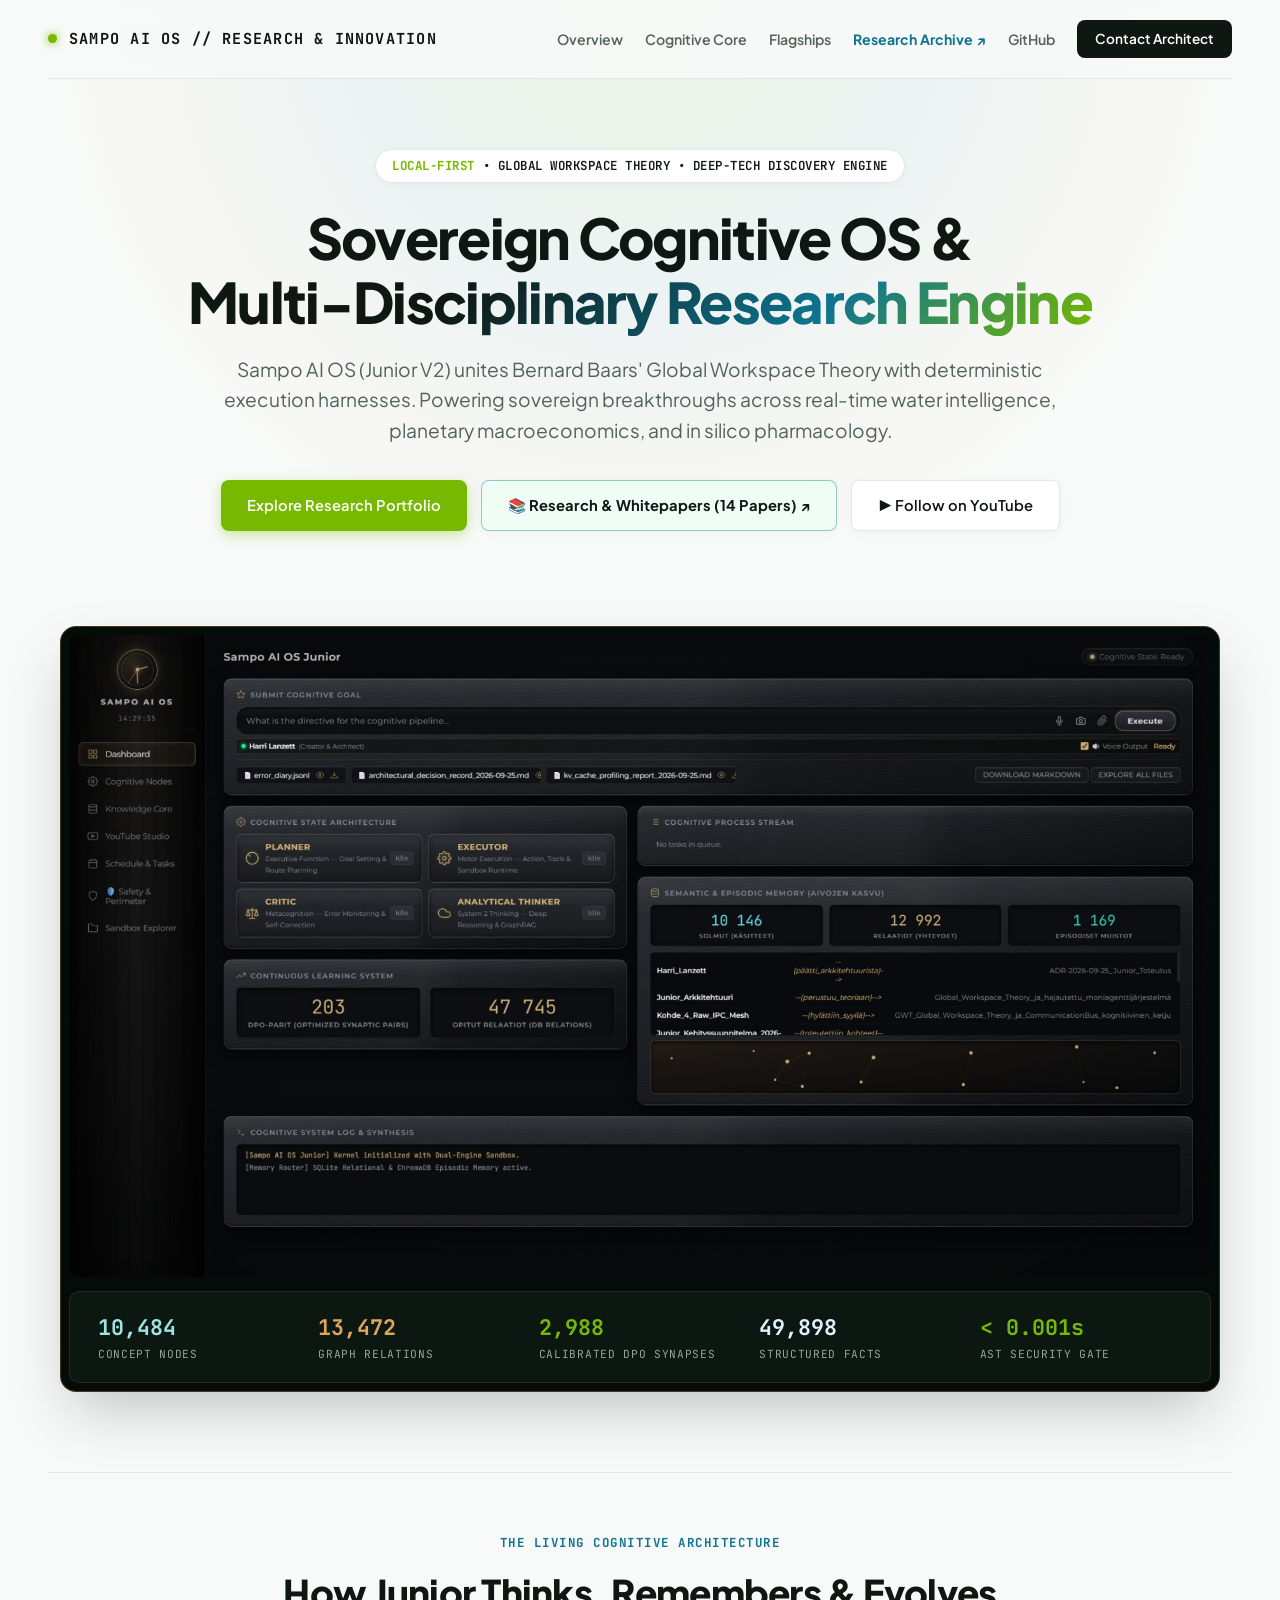
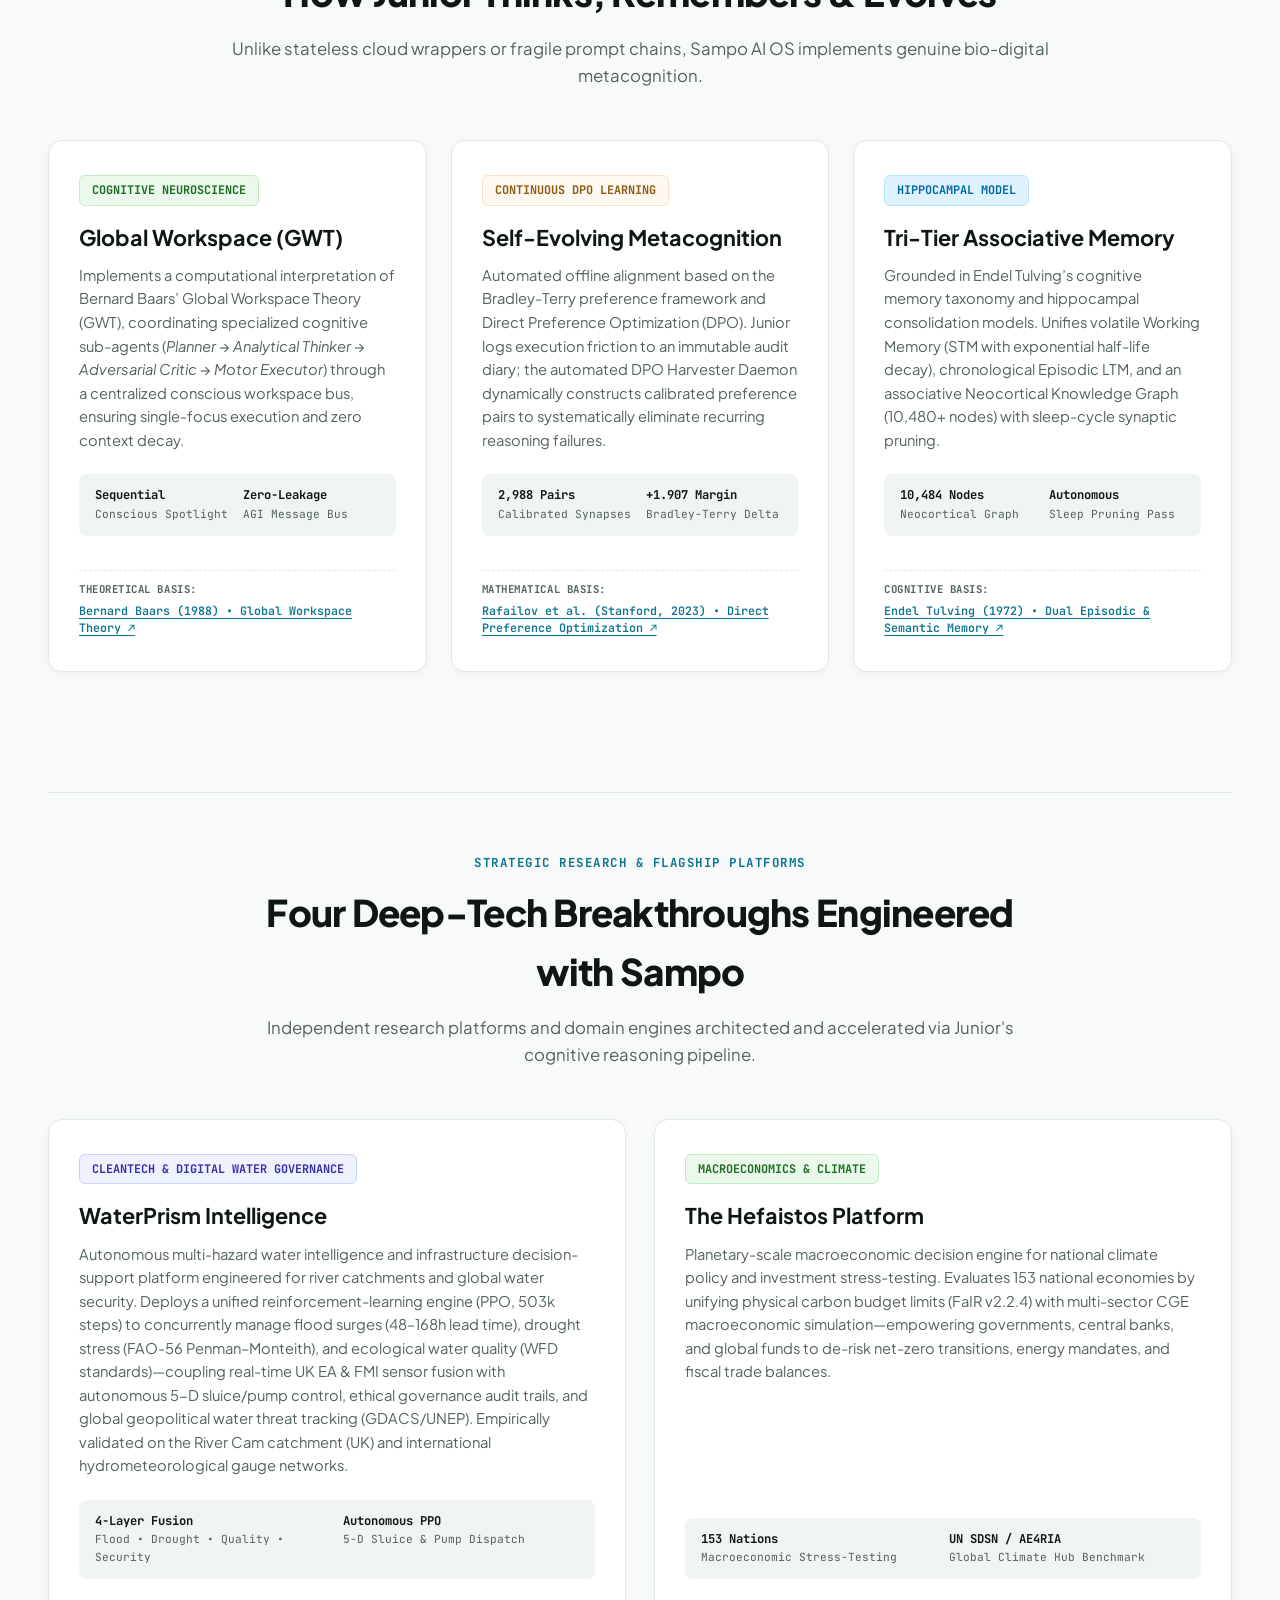
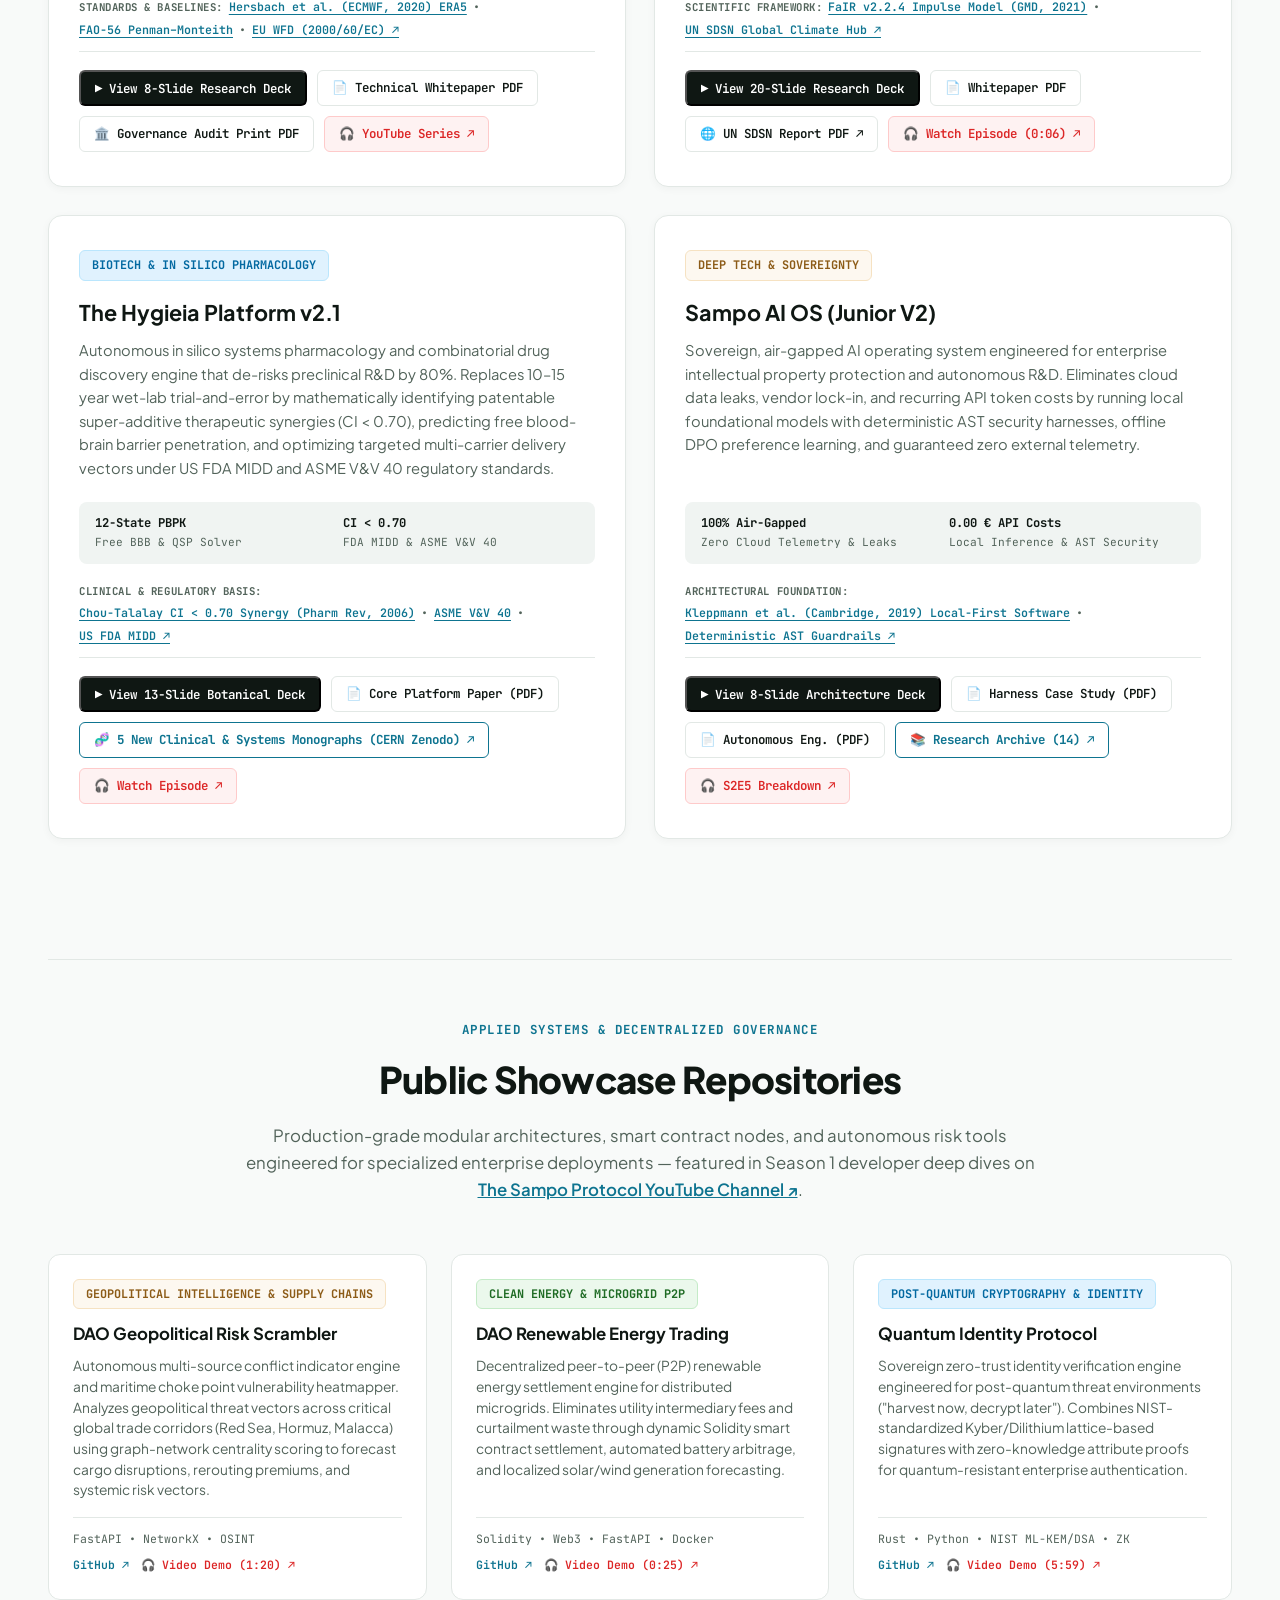
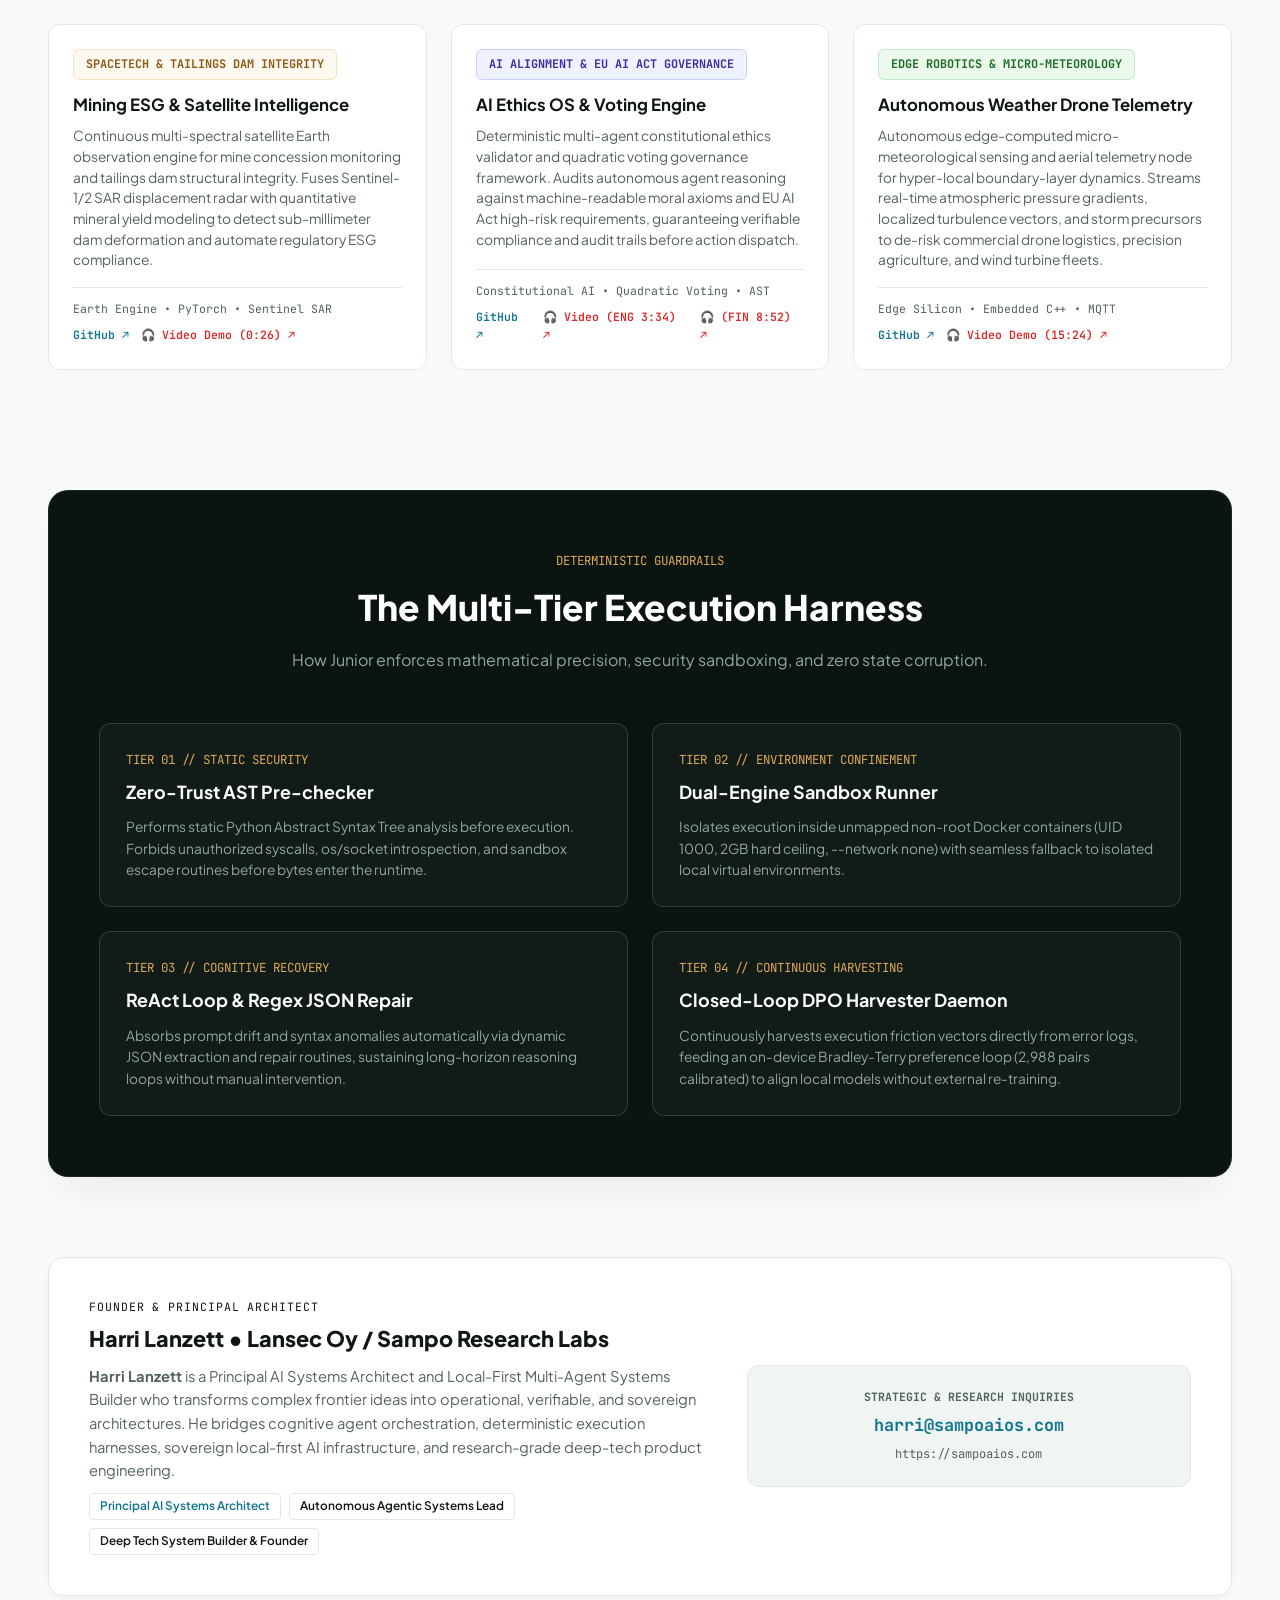
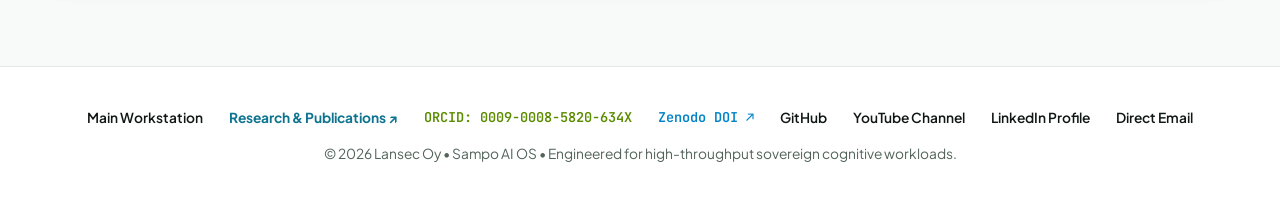
==== commit 3da97915: "Add files via upload" ====
--- a/index.html
+++ b/index.html
@@ -1057,8 +1057,8 @@
             <a href="The_Hygieia_White_Paper_2026.pdf" target="_blank" class="btn-action-sm btn-action-secondary">
               📄 Core Platform Paper (PDF)
             </a>
-            <a href="research.html#quadruple-longevity-synthesis" class="btn-action-sm btn-action-secondary" style="border-color: var(--teal-accent); color: var(--teal-accent); font-weight:700;">
-              🧬 3 New Longevity Papers (CERN Zenodo) ↗
+            <a href="research.html#the-hygieia-master-monograph" class="btn-action-sm btn-action-secondary" style="border-color: var(--teal-accent); color: var(--teal-accent); font-weight:700;">
+              🧬 5 New Clinical &amp; Systems Monographs (CERN Zenodo) ↗
             </a>
             <a href="https://www.youtube.com/watch?v=ilT8Y_8gEgQ" target="_blank" class="btn-action-sm btn-action-yt">
               🎧 Watch Episode ↗
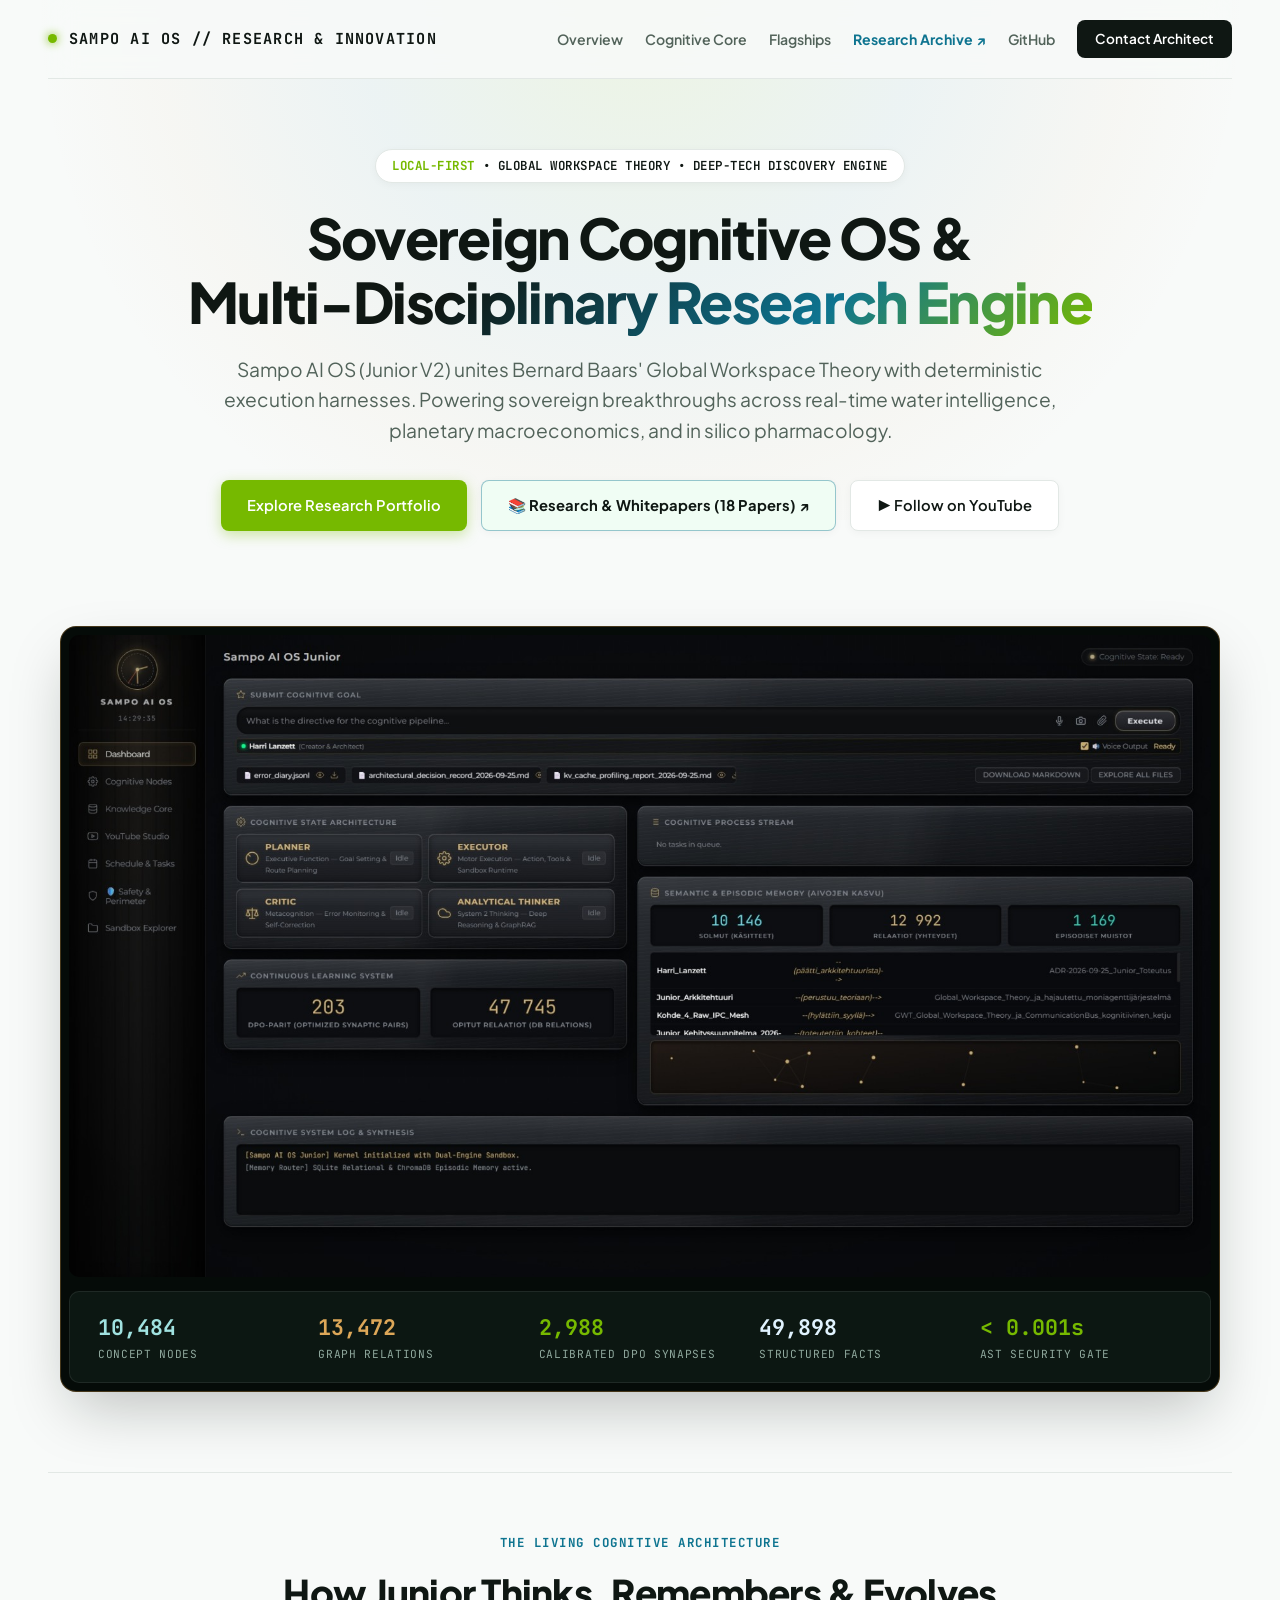
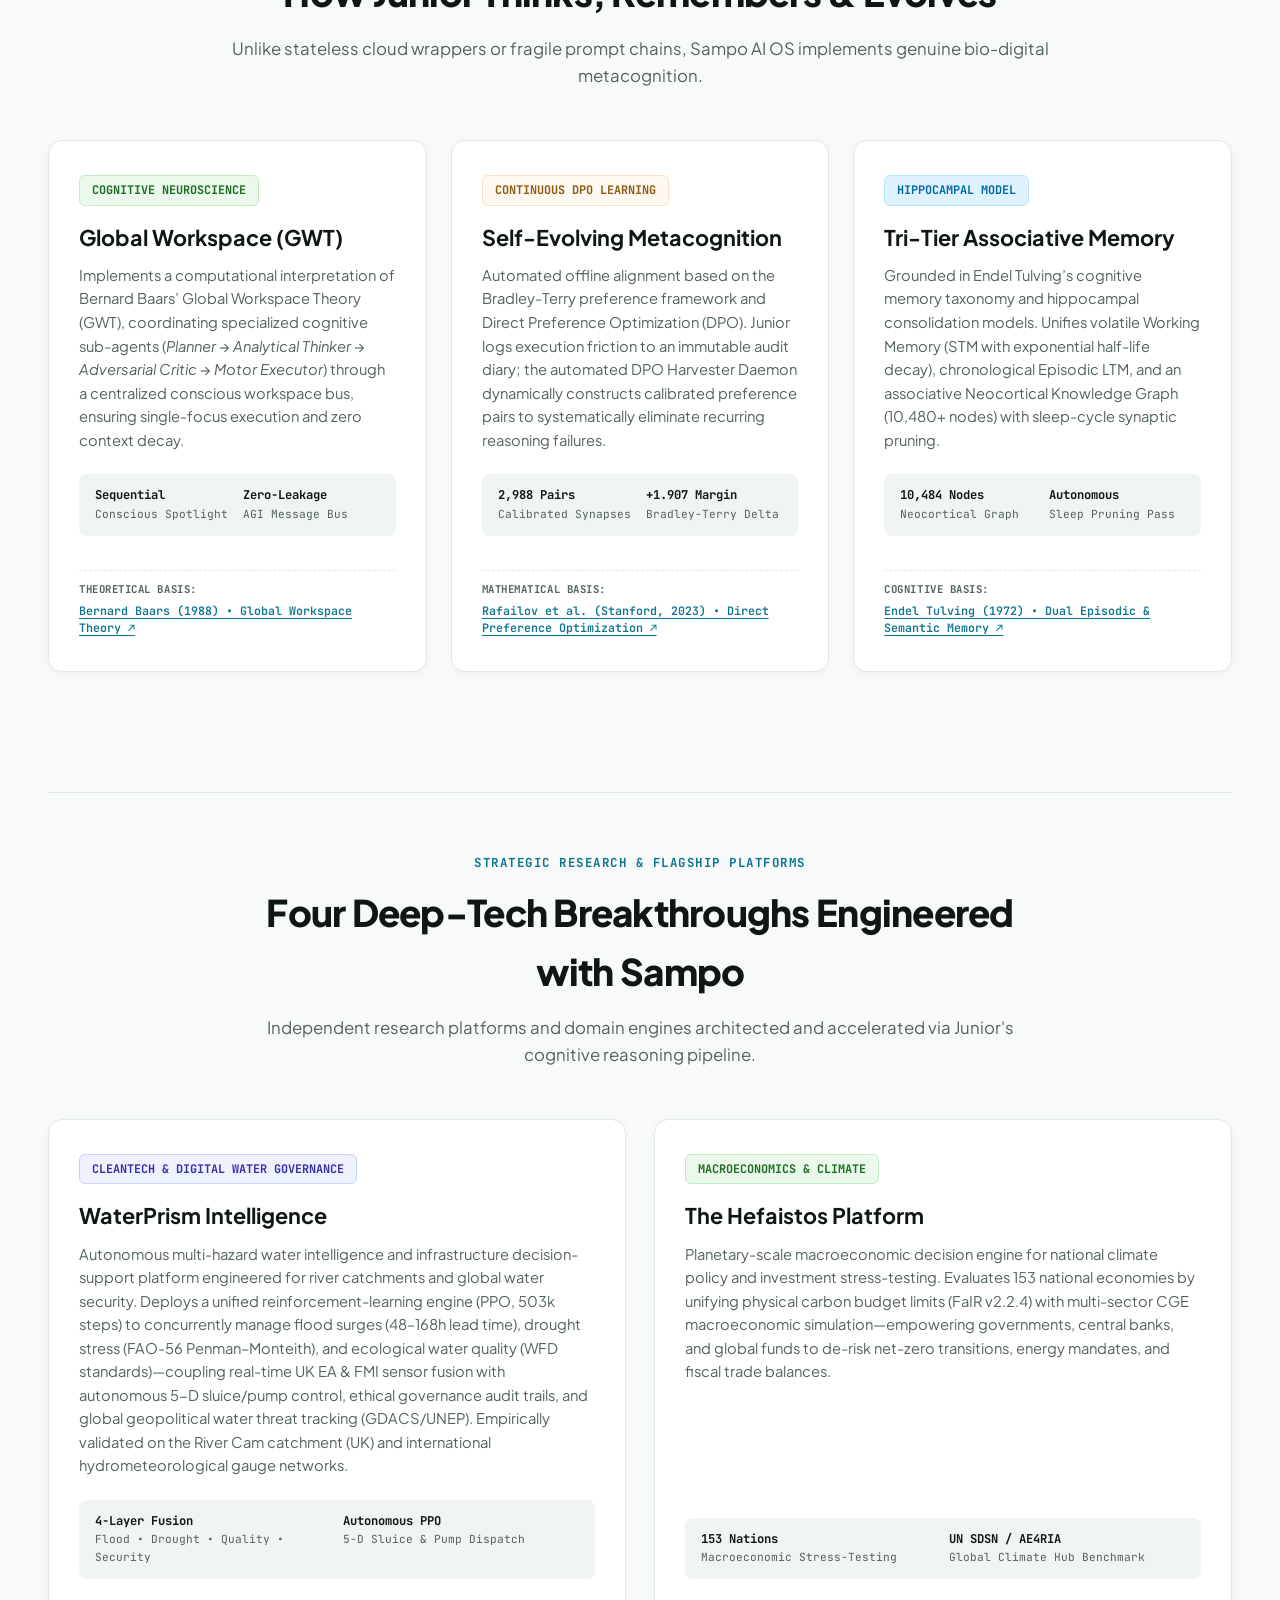
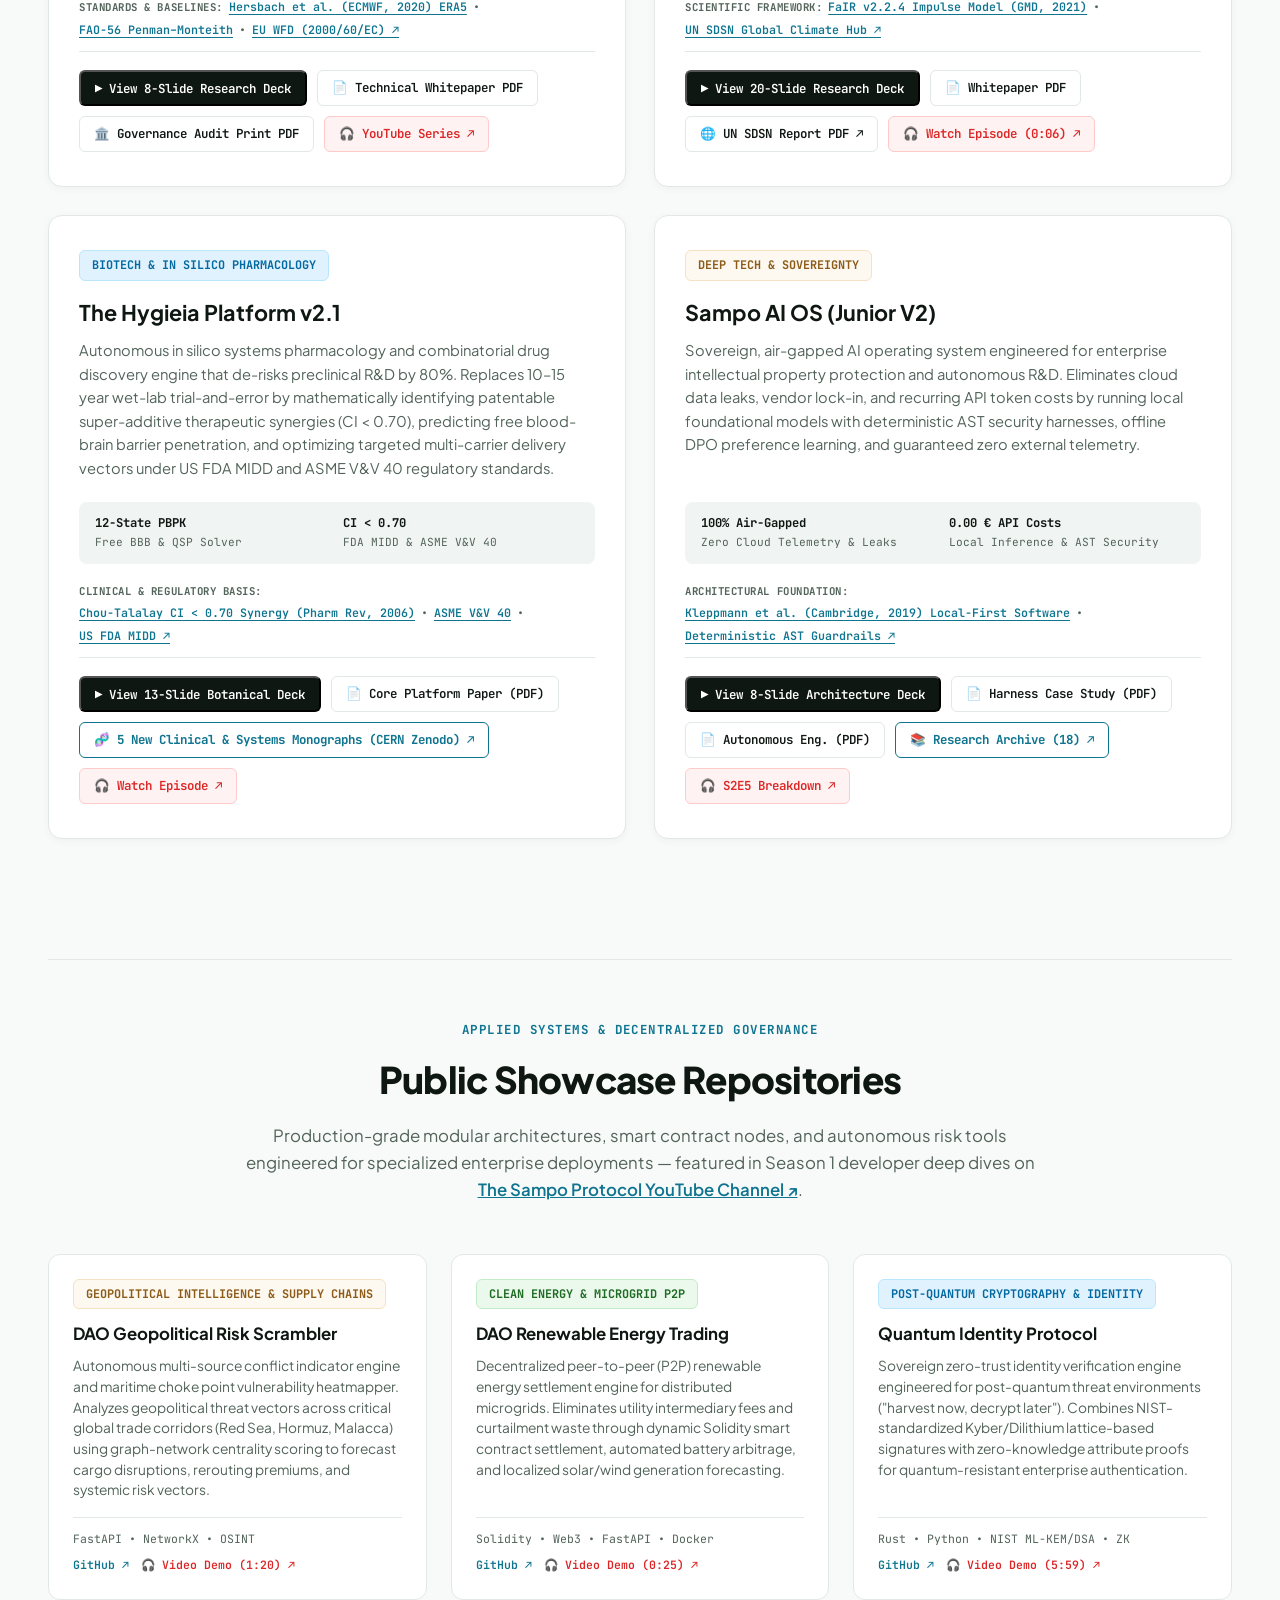
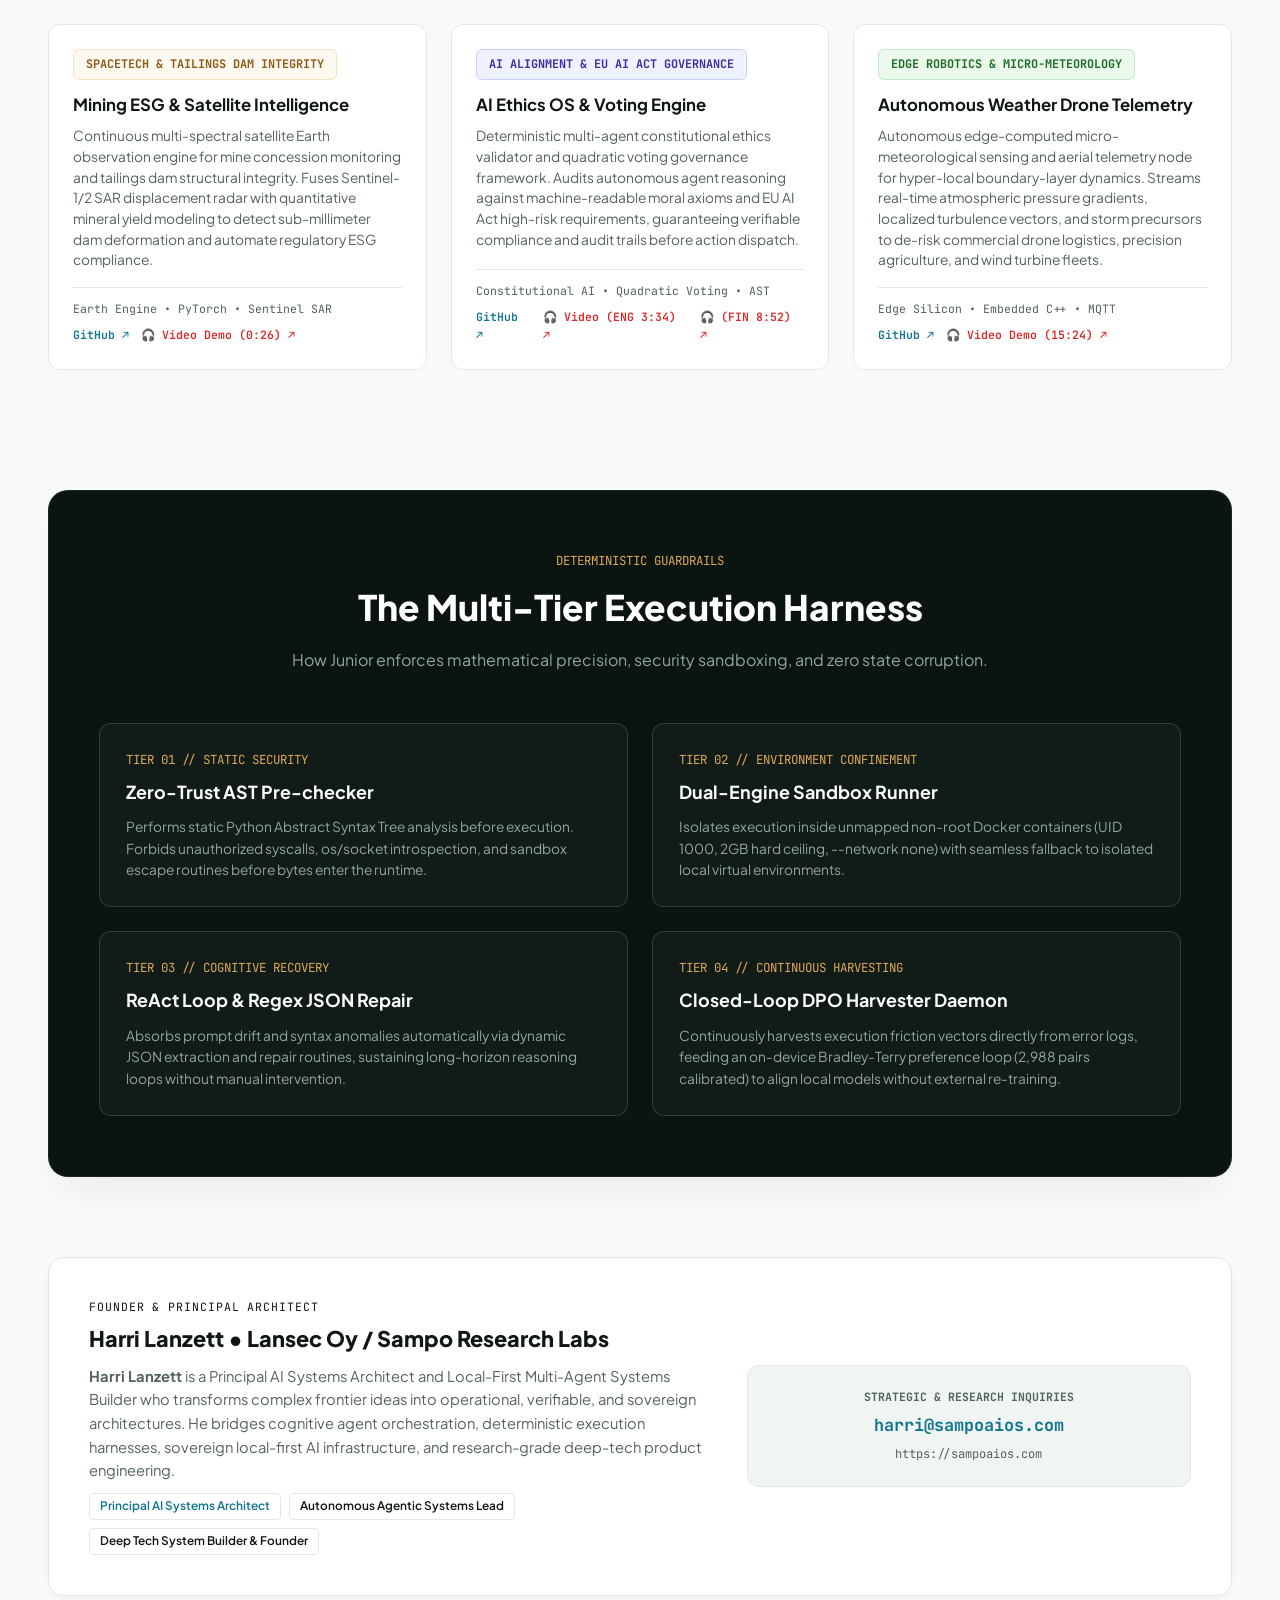
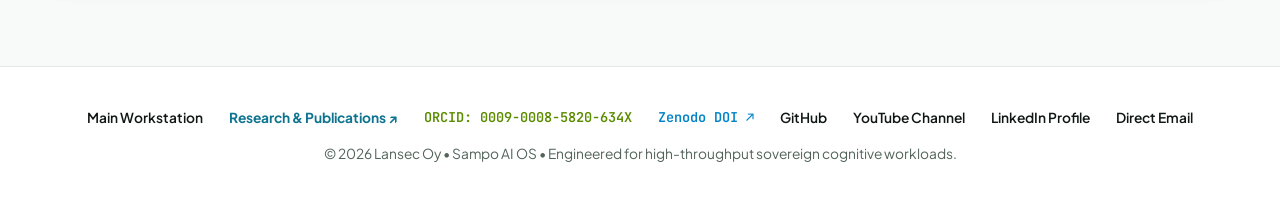
==== commit c1babc28: "Add files via upload" ====
--- a/index.html
+++ b/index.html
@@ -849,7 +849,7 @@
           Explore Research Portfolio
         </a>
         <a href="research.html" class="btn-hero btn-hero-secondary" style="border-color: rgba(14, 116, 144, 0.4); background: #F0FDF4; font-weight:700;">
-          📚 Research &amp; Whitepapers (14 Papers) ↗
+          📚 Research &amp; Whitepapers (18 Papers) ↗
         </a>
         <a href="https://www.youtube.com/@TheSampoProtocol" target="_blank" class="btn-hero btn-hero-secondary">
           ▶ Follow on YouTube
@@ -1093,8 +1093,8 @@
             <a href="SAMPO_AI_OS_V2_AUTONOMOUS_ENGINEERING_WHITEPAPER.pdf" target="_blank" class="btn-action-sm btn-action-secondary" title="Autonomous Engineering Whitepaper (October 2026)">
               📄 Autonomous Eng. (PDF)
             </a>
-            <a href="research.html" class="btn-action-sm btn-action-secondary" style="border-color: var(--teal-accent); color: var(--teal-accent); font-weight:700;" title="View all 14 Whitepapers, Manuscripts and Case Studies">
-              📚 Research Archive (14) ↗
+            <a href="research.html" class="btn-action-sm btn-action-secondary" style="border-color: var(--teal-accent); color: var(--teal-accent); font-weight:700;" title="View all 18 Whitepapers, Manuscripts and Case Studies">
+              📚 Research Archive (18) ↗
             </a>
             <a href="https://www.youtube.com/watch?v=ZIRI0-IznmE" target="_blank" class="btn-action-sm btn-action-yt">
               🎧 S2E5 Breakdown ↗
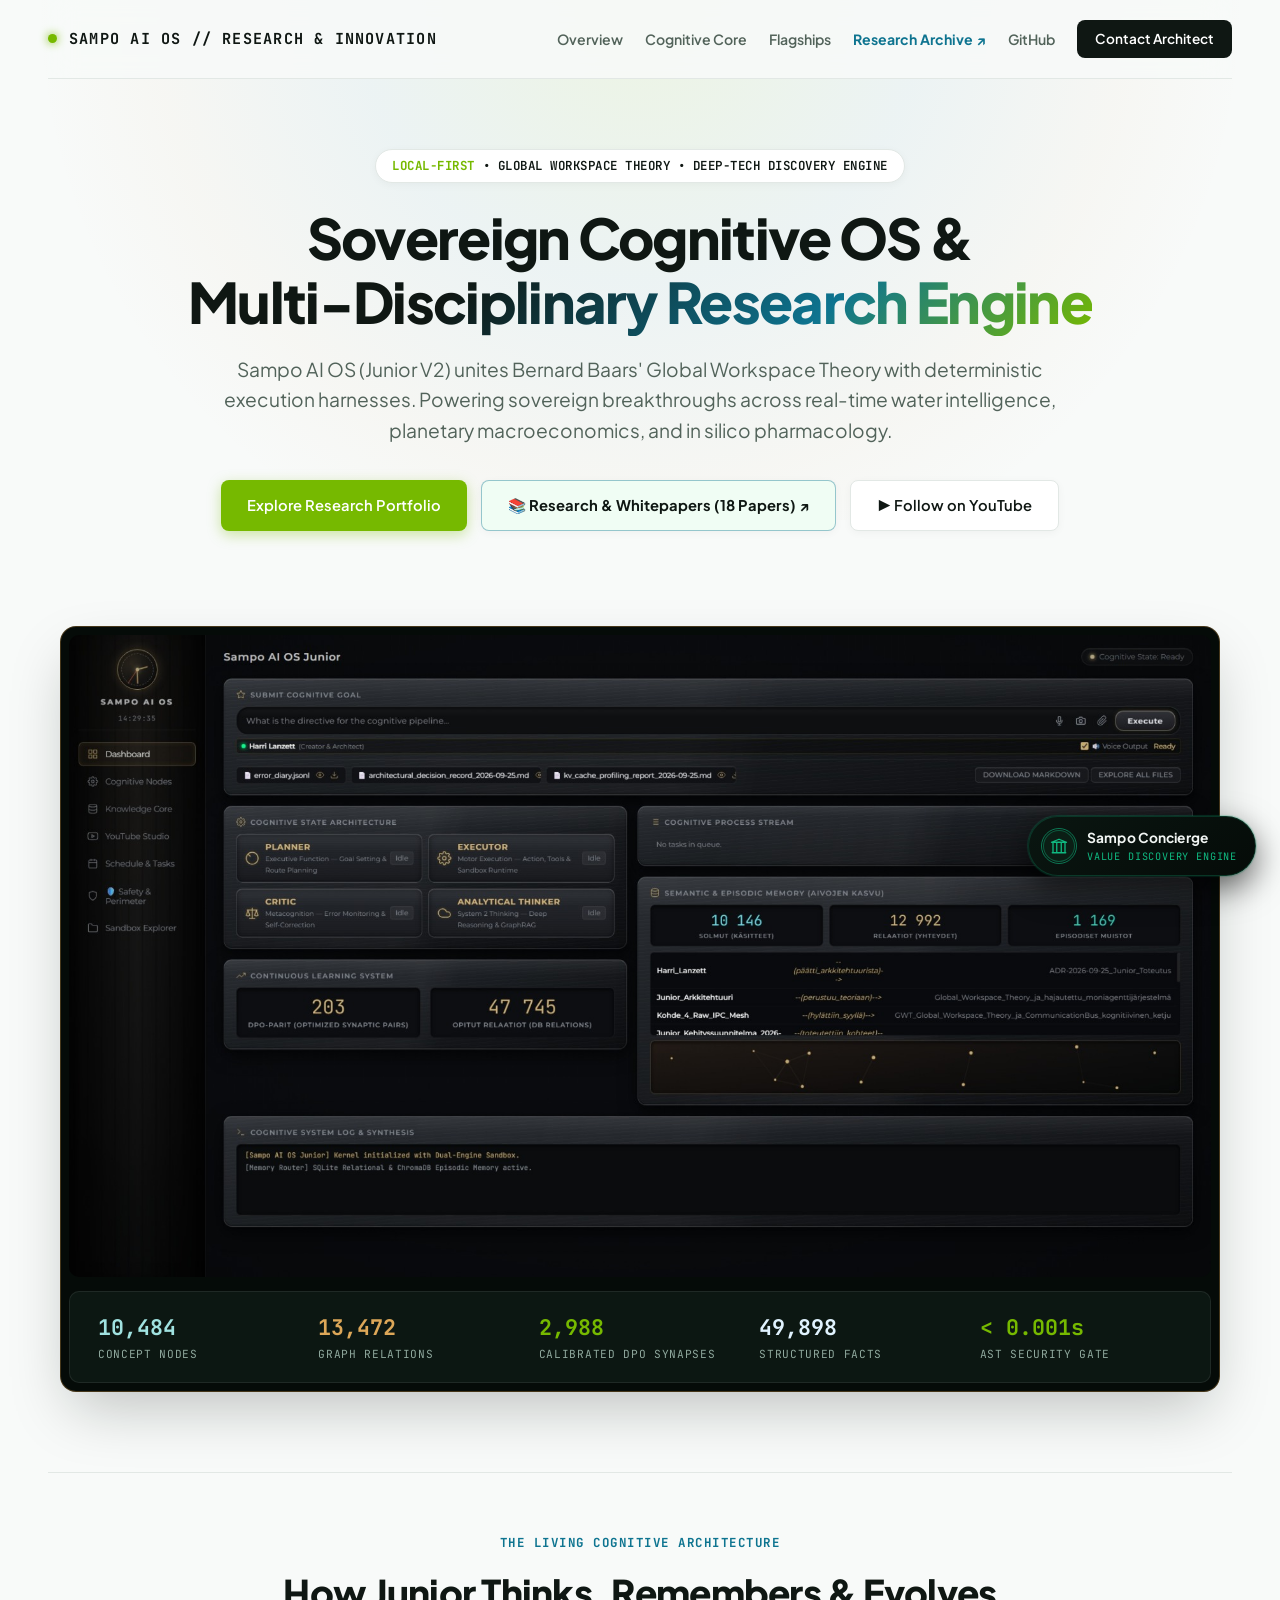
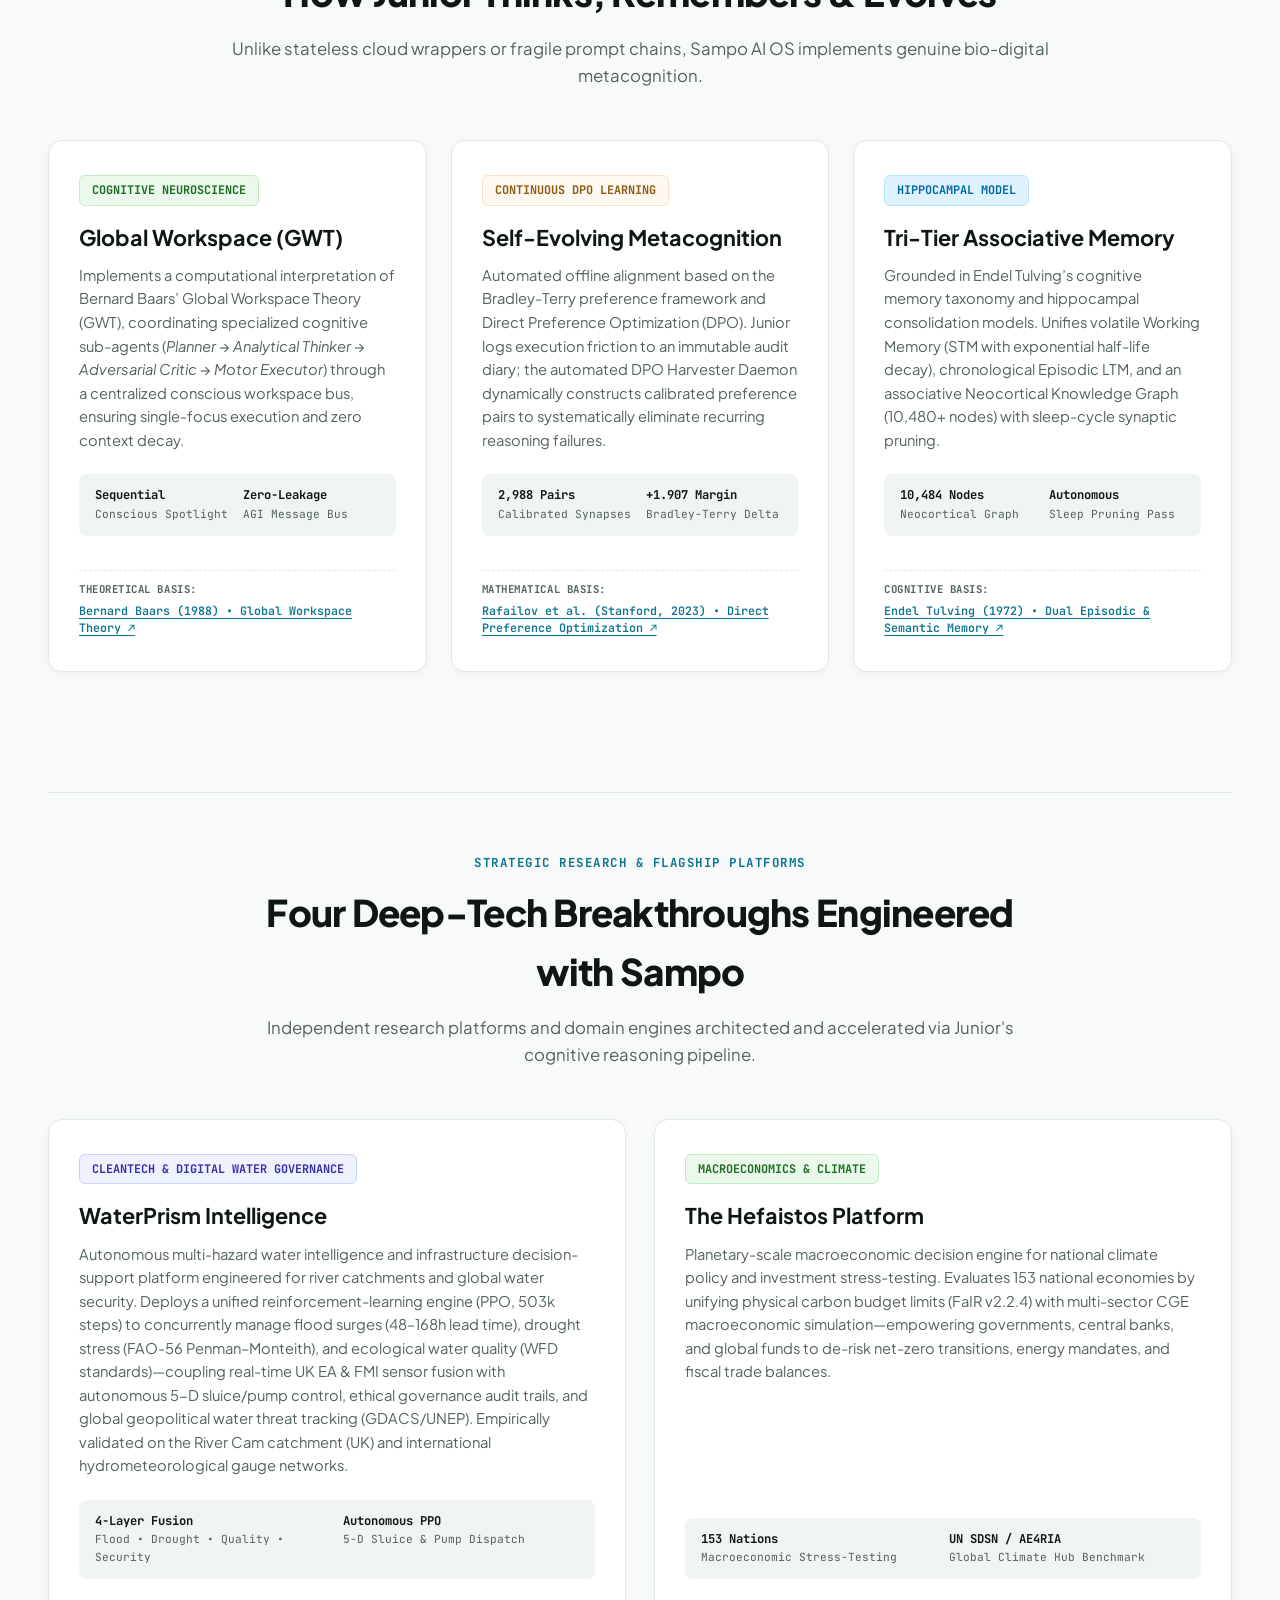
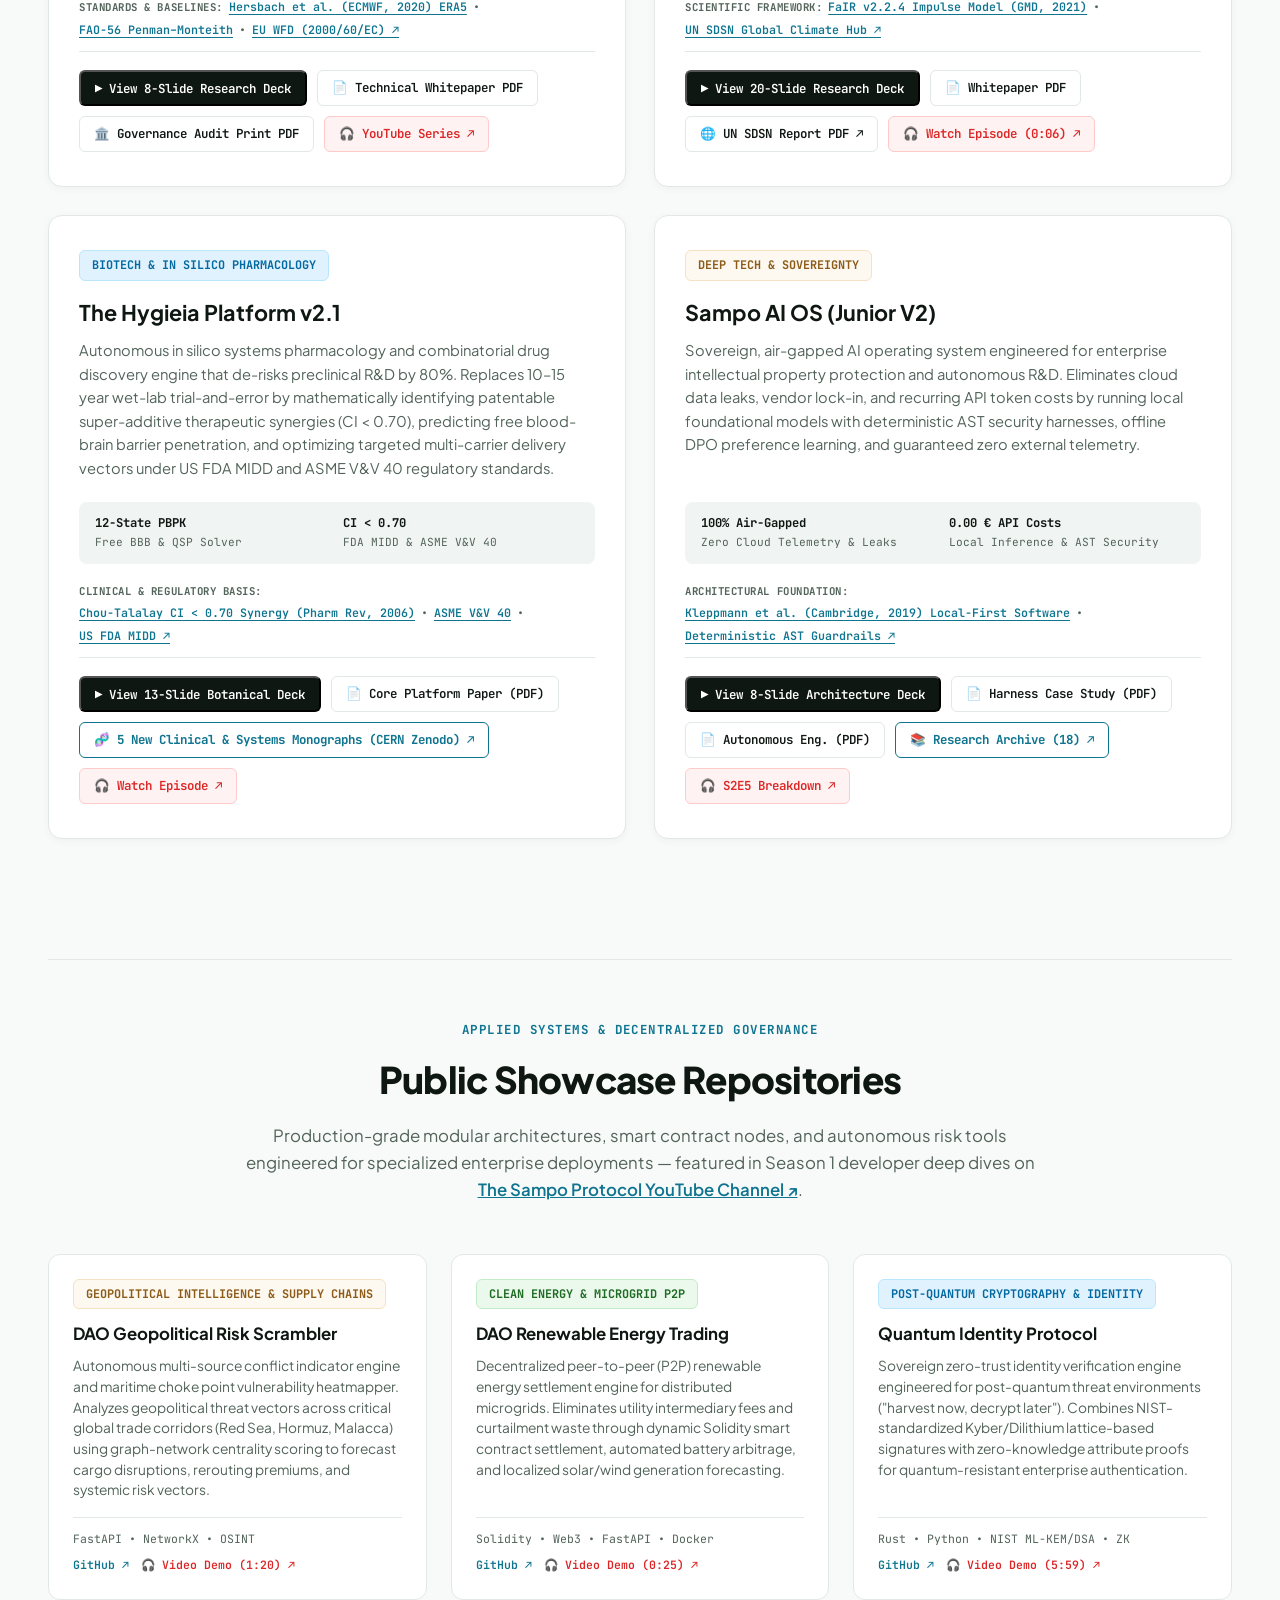
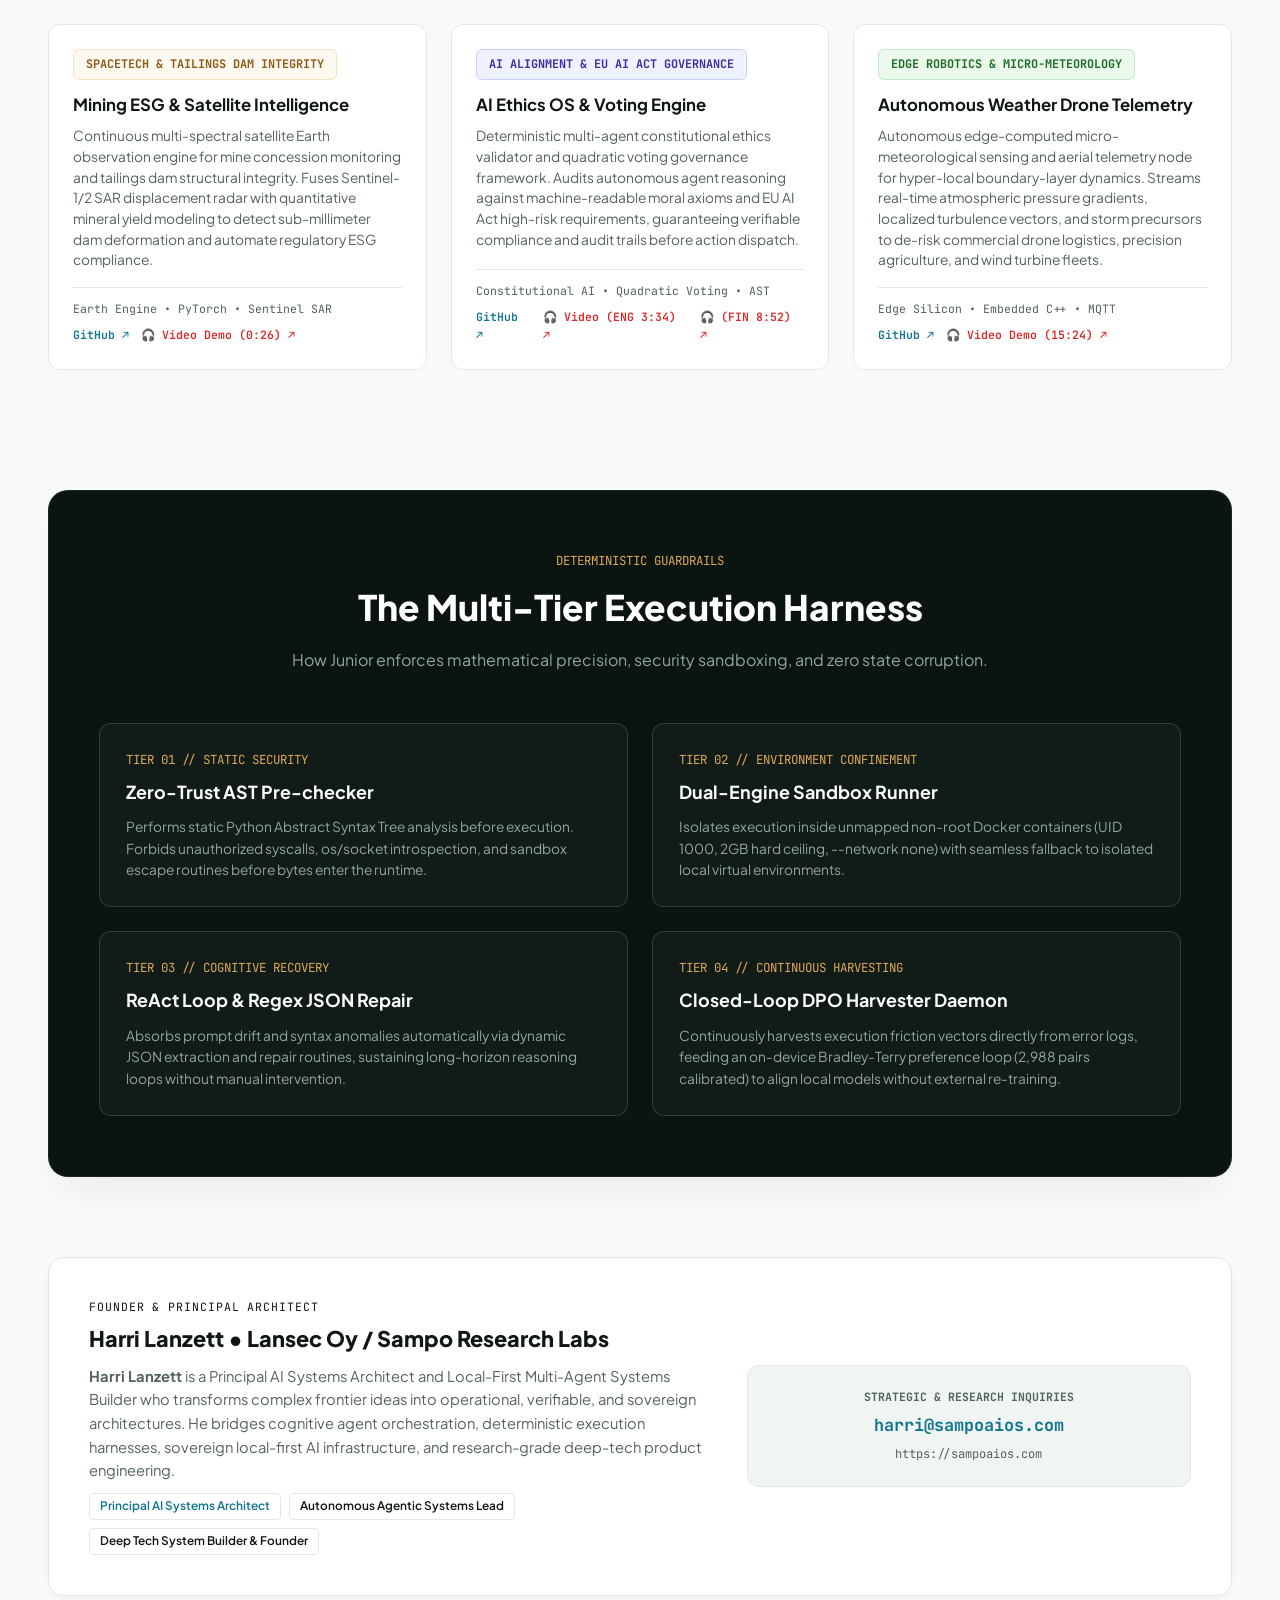
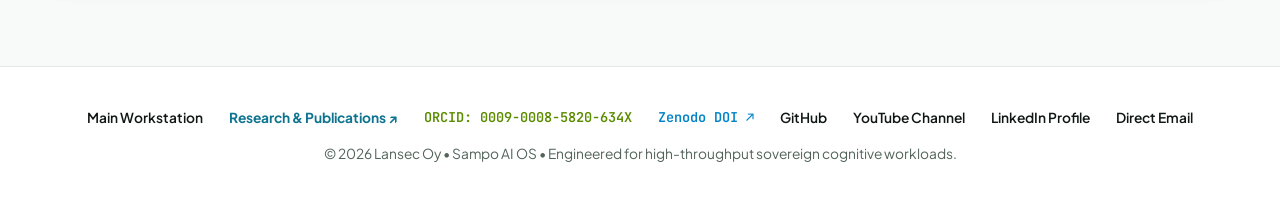
==== commit 95b17ba6: "Add files via upload" ====
--- a/index.html
+++ b/index.html
@@ -30,6 +30,7 @@
   
   <link rel="preconnect" href="https://fonts.googleapis.com">
   <link rel="preconnect" href="https://fonts.gstatic.com" crossorigin>
+    <link rel="stylesheet" href="concierge.css">
   <link href="https://fonts.googleapis.com/css2?family=Plus+Jakarta+Sans:wght@300;400;500;600;700;800&family=JetBrains+Mono:wght@400;500;600;700&display=swap" rel="stylesheet">
 
   <!-- Schema.org JSON-LD for Generative Engine Optimization (GEO) -->
@@ -1411,5 +1412,7 @@
       }
     }, { passive: true });
   </script>
+  <!-- Sampo Concierge: Digitaalinen Individuaatio -->
+  <script src="concierge.min.js"></script>
 </body>
 </html>
--- a/concierge.css
+++ b/concierge.css
@@ -0,0 +1,464 @@
+/* ==========================================================================
+   SAMPO CONCIERGE — Digital Individuation & Cognitive Architect
+   Executive Academic Terminal & Intellectual Curator
+   Design Language: Obsidian Glass, Restrained Emerald & Heritage Gold
+   ========================================================================== */
+
+:root {
+  --c-bg: rgba(6, 13, 9, 0.95);
+  --c-surface: rgba(12, 23, 17, 0.90);
+  --c-surface-hover: rgba(18, 33, 24, 0.95);
+  --c-border: rgba(16, 185, 129, 0.22);
+  --c-border-subtle: rgba(255, 255, 255, 0.07);
+  --c-emerald: #10B981;
+  --c-emerald-dim: rgba(16, 185, 129, 0.12);
+  --c-teal: #0E7490;
+  --c-gold: #D97706;
+  --c-gold-dim: rgba(217, 119, 6, 0.12);
+  --c-text-main: #F1F5F3;
+  --c-text-muted: #8E9F96;
+  --c-text-subtle: #5B6C64;
+}
+
+/* Floating Launcher Button */
+#concierge-launcher {
+  position: fixed;
+  bottom: 24px;
+  right: 24px;
+  z-index: 99999;
+  display: flex;
+  align-items: center;
+  gap: 12px;
+  background: linear-gradient(145deg, #0A1611 0%, #050B08 100%);
+  border: 1px solid var(--c-border);
+  box-shadow: 0 12px 32px rgba(0, 0, 0, 0.6), 0 0 1px 1px rgba(16, 185, 129, 0.25);
+  padding: 10px 18px 10px 14px;
+  border-radius: 999px;
+  cursor: pointer;
+  transition: all 0.25s cubic-bezier(0.16, 1, 0.3, 1);
+  user-select: none;
+  backdrop-filter: blur(16px);
+  -webkit-backdrop-filter: blur(16px);
+}
+
+#concierge-launcher:hover {
+  transform: translateY(-2px);
+  border-color: var(--c-emerald);
+  box-shadow: 0 16px 40px rgba(0, 0, 0, 0.75), 0 0 20px rgba(16, 185, 129, 0.35);
+}
+
+.concierge-avatar-orb {
+  position: relative;
+  width: 32px;
+  height: 32px;
+  border-radius: 50%;
+  background: #0B1E15;
+  border: 1px solid rgba(16, 185, 129, 0.4);
+  display: flex;
+  align-items: center;
+  justify-content: center;
+  color: var(--c-emerald);
+}
+
+.concierge-pulse-ring {
+  position: absolute;
+  top: -3px;
+  left: -3px;
+  right: -3px;
+  bottom: -3px;
+  border-radius: 50%;
+  border: 1px solid var(--c-emerald);
+  opacity: 0.6;
+  animation: conciergePulse 3.2s infinite cubic-bezier(0.4, 0, 0.6, 1);
+}
+
+@keyframes conciergePulse {
+  0% { transform: scale(0.95); opacity: 0.7; }
+  50% { transform: scale(1.22); opacity: 0; }
+  100% { transform: scale(0.95); opacity: 0.7; }
+}
+
+.concierge-launcher-text {
+  display: flex;
+  flex-direction: column;
+}
+
+.concierge-launcher-title {
+  font-family: 'Plus Jakarta Sans', sans-serif;
+  font-size: 0.86rem;
+  font-weight: 700;
+  color: var(--c-text-main);
+  letter-spacing: 0.01em;
+}
+
+.concierge-launcher-subtitle {
+  font-family: 'JetBrains Mono', monospace;
+  font-size: 0.64rem;
+  color: var(--c-emerald);
+  text-transform: uppercase;
+  letter-spacing: 0.08em;
+}
+
+/* Chat Modal Window */
+#concierge-window {
+  position: fixed;
+  bottom: 84px;
+  right: 24px;
+  z-index: 99999;
+  width: 450px;
+  max-width: calc(100vw - 32px);
+  height: 640px;
+  max-height: calc(100vh - 105px);
+  background: var(--c-bg);
+  border: 1px solid var(--c-border);
+  box-shadow: 0 28px 70px rgba(0, 0, 0, 0.85), 0 0 0 1px rgba(16, 185, 129, 0.2);
+  border-radius: 14px;
+  display: flex;
+  flex-direction: column;
+  overflow: hidden;
+  backdrop-filter: blur(28px);
+  -webkit-backdrop-filter: blur(28px);
+  opacity: 0;
+  visibility: hidden;
+  transform: translateY(16px) scale(0.97);
+  transition: all 0.3s cubic-bezier(0.16, 1, 0.3, 1);
+}
+
+#concierge-window.active {
+  opacity: 1;
+  visibility: visible;
+  transform: translateY(0) scale(1);
+}
+
+/* Header */
+.concierge-header {
+  padding: 16px 20px;
+  background: rgba(10, 20, 15, 0.85);
+  border-bottom: 1px solid var(--c-border-subtle);
+  display: flex;
+  align-items: center;
+  justify-content: space-between;
+  user-select: none;
+}
+
+.concierge-header-left {
+  display: flex;
+  align-items: center;
+  gap: 12px;
+}
+
+.concierge-header-avatar {
+  width: 36px;
+  height: 36px;
+  border-radius: 8px;
+  background: #0B1C14;
+  border: 1px solid rgba(16, 185, 129, 0.35);
+  display: flex;
+  align-items: center;
+  justify-content: center;
+  color: var(--c-emerald);
+}
+
+.concierge-header-info h4 {
+  margin: 0;
+  font-family: 'Plus Jakarta Sans', sans-serif;
+  font-size: 0.98rem;
+  font-weight: 700;
+  color: #FFFFFF;
+  letter-spacing: -0.01em;
+  display: flex;
+  align-items: center;
+  gap: 8px;
+}
+
+.concierge-badge-oracle {
+  font-family: 'JetBrains Mono', monospace;
+  font-size: 0.60rem;
+  font-weight: 700;
+  padding: 2px 6px;
+  border-radius: 3px;
+  background: var(--c-gold-dim);
+  border: 1px solid rgba(217, 119, 6, 0.35);
+  color: #FBBF24;
+  letter-spacing: 0.06em;
+}
+
+.concierge-header-info p {
+  margin: 2px 0 0 0;
+  font-family: 'JetBrains Mono', monospace;
+  font-size: 0.68rem;
+  color: var(--c-text-muted);
+}
+
+.concierge-close-btn {
+  background: none;
+  border: none;
+  color: var(--c-text-muted);
+  cursor: pointer;
+  width: 28px;
+  height: 28px;
+  display: flex;
+  align-items: center;
+  justify-content: center;
+  border-radius: 6px;
+  transition: all 0.15s;
+}
+
+.concierge-close-btn:hover {
+  background: rgba(255, 255, 255, 0.08);
+  color: #FFFFFF;
+}
+
+/* Messages Body */
+.concierge-body {
+  flex: 1;
+  padding: 20px;
+  overflow-y: auto;
+  display: flex;
+  flex-direction: column;
+  gap: 16px;
+  scrollbar-width: thin;
+  scrollbar-color: rgba(16, 185, 129, 0.25) transparent;
+}
+
+.concierge-body::-webkit-scrollbar {
+  width: 5px;
+}
+
+.concierge-body::-webkit-scrollbar-thumb {
+  background: rgba(16, 185, 129, 0.25);
+  border-radius: 2px;
+}
+
+/* Message Styles */
+.concierge-msg {
+  display: flex;
+  flex-direction: column;
+  max-width: 94%;
+  animation: conciergeFadeIn 0.25s ease-out;
+}
+
+@keyframes conciergeFadeIn {
+  from { opacity: 0; transform: translateY(6px); }
+  to { opacity: 1; transform: translateY(0); }
+}
+
+.concierge-msg.bot {
+  align-self: flex-start;
+}
+
+.concierge-msg.user {
+  align-self: flex-end;
+}
+
+.concierge-bubble {
+  padding: 14px 18px;
+  border-radius: 10px;
+  font-size: 0.88rem;
+  line-height: 1.62;
+  font-family: 'Plus Jakarta Sans', sans-serif;
+  color: var(--c-text-main);
+}
+
+.concierge-msg.bot .concierge-bubble {
+  background: var(--c-surface);
+  border-left: 2px solid var(--c-emerald);
+  border-top: 1px solid var(--c-border-subtle);
+  border-right: 1px solid var(--c-border-subtle);
+  border-bottom: 1px solid var(--c-border-subtle);
+  box-shadow: 0 4px 16px rgba(0, 0, 0, 0.35);
+}
+
+.concierge-msg.bot .concierge-bubble strong {
+  color: #FFFFFF;
+  font-weight: 600;
+}
+
+.concierge-msg.bot .concierge-bubble em {
+  color: #A7F3D0;
+  font-style: normal;
+  font-weight: 500;
+}
+
+.concierge-msg.bot .concierge-bubble blockquote {
+  margin: 10px 0;
+  padding: 8px 14px;
+  background: rgba(16, 185, 129, 0.05);
+  border-left: 2px solid var(--c-emerald);
+  color: #D1FAE5;
+  font-size: 0.84rem;
+  font-family: 'JetBrains Mono', monospace;
+}
+
+.concierge-msg.user .concierge-bubble {
+  background: linear-gradient(135deg, rgba(14, 116, 144, 0.35) 0%, rgba(16, 185, 129, 0.25) 100%);
+  border: 1px solid rgba(16, 185, 129, 0.35);
+  color: #FFFFFF;
+}
+
+.concierge-time {
+  font-family: 'JetBrains Mono', monospace;
+  font-size: 0.62rem;
+  color: var(--c-text-subtle);
+  margin-top: 5px;
+  padding: 0 2px;
+}
+
+/* Quick Prompt Suggestions */
+.concierge-prompts-wrapper {
+  display: flex;
+  flex-direction: column;
+  gap: 7px;
+  margin-top: 8px;
+}
+
+.concierge-prompts-label {
+  font-family: 'JetBrains Mono', monospace;
+  font-size: 0.65rem;
+  font-weight: 700;
+  color: #FBBF24;
+  text-transform: uppercase;
+  letter-spacing: 0.08em;
+  margin-bottom: 2px;
+}
+
+.concierge-chip {
+  background: rgba(16, 185, 129, 0.06);
+  border: 1px solid rgba(16, 185, 129, 0.2);
+  color: #D1FAE5;
+  padding: 9px 12px;
+  border-radius: 8px;
+  font-size: 0.81rem;
+  font-family: 'Plus Jakarta Sans', sans-serif;
+  text-align: left;
+  cursor: pointer;
+  transition: all 0.2s cubic-bezier(0.16, 1, 0.3, 1);
+  display: flex;
+  align-items: center;
+  gap: 10px;
+}
+
+.concierge-chip:hover {
+  background: rgba(16, 185, 129, 0.15);
+  border-color: var(--c-emerald);
+  color: #FFFFFF;
+  transform: translateX(3px);
+}
+
+.concierge-chip-num {
+  font-family: 'JetBrains Mono', monospace;
+  font-size: 0.70rem;
+  font-weight: 700;
+  color: var(--c-emerald);
+}
+
+/* Typing Indicator */
+.concierge-typing {
+  display: flex;
+  align-items: center;
+  gap: 5px;
+  padding: 10px 14px;
+  background: var(--c-surface);
+  border-radius: 8px;
+  width: fit-content;
+  border-left: 2px solid var(--c-emerald);
+}
+
+.concierge-dot {
+  width: 5px;
+  height: 5px;
+  background: var(--c-emerald);
+  border-radius: 50%;
+  animation: conciergeBounce 1.4s infinite ease-in-out;
+}
+
+.concierge-dot:nth-child(1) { animation-delay: -0.32s; }
+.concierge-dot:nth-child(2) { animation-delay: -0.16s; }
+
+@keyframes conciergeBounce {
+  0%, 80%, 100% { transform: scale(0.6); opacity: 0.3; }
+  40% { transform: scale(1); opacity: 1; }
+}
+
+/* Footer & Input Bar */
+.concierge-footer {
+  padding: 14px 18px;
+  background: rgba(8, 16, 12, 0.95);
+  border-top: 1px solid var(--c-border-subtle);
+  display: flex;
+  flex-direction: column;
+  gap: 8px;
+}
+
+.concierge-input-row {
+  display: flex;
+  align-items: center;
+  gap: 8px;
+}
+
+.concierge-input {
+  flex: 1;
+  background: rgba(255, 255, 255, 0.04);
+  border: 1px solid rgba(16, 185, 129, 0.2);
+  border-radius: 8px;
+  padding: 10px 14px;
+  color: #FFFFFF;
+  font-family: 'Plus Jakarta Sans', sans-serif;
+  font-size: 0.86rem;
+  outline: none;
+  transition: all 0.2s;
+}
+
+.concierge-input:focus {
+  border-color: var(--c-emerald);
+  background: rgba(255, 255, 255, 0.06);
+  box-shadow: 0 0 10px rgba(16, 185, 129, 0.15);
+}
+
+.concierge-input::placeholder {
+  color: var(--c-text-subtle);
+}
+
+.concierge-send-btn {
+  background: #0E291E;
+  border: 1px solid var(--c-border);
+  color: var(--c-emerald);
+  width: 38px;
+  height: 38px;
+  border-radius: 8px;
+  display: flex;
+  align-items: center;
+  justify-content: center;
+  cursor: pointer;
+  transition: all 0.2s;
+}
+
+.concierge-send-btn:hover {
+  background: var(--c-emerald);
+  color: #050B08;
+  border-color: var(--c-emerald);
+}
+
+.concierge-disclaimer {
+  font-family: 'JetBrains Mono', monospace;
+  font-size: 0.60rem;
+  color: var(--c-text-subtle);
+  text-align: center;
+  line-height: 1.35;
+  letter-spacing: 0.02em;
+}
+
+/* Mobile responsive */
+@media (max-width: 600px) {
+  #concierge-window {
+    right: 12px;
+    bottom: 80px;
+    width: calc(100vw - 24px);
+    height: calc(100vh - 96px);
+  }
+  #concierge-launcher {
+    right: 16px;
+    bottom: 16px;
+    padding: 8px 14px 8px 10px;
+  }
+}
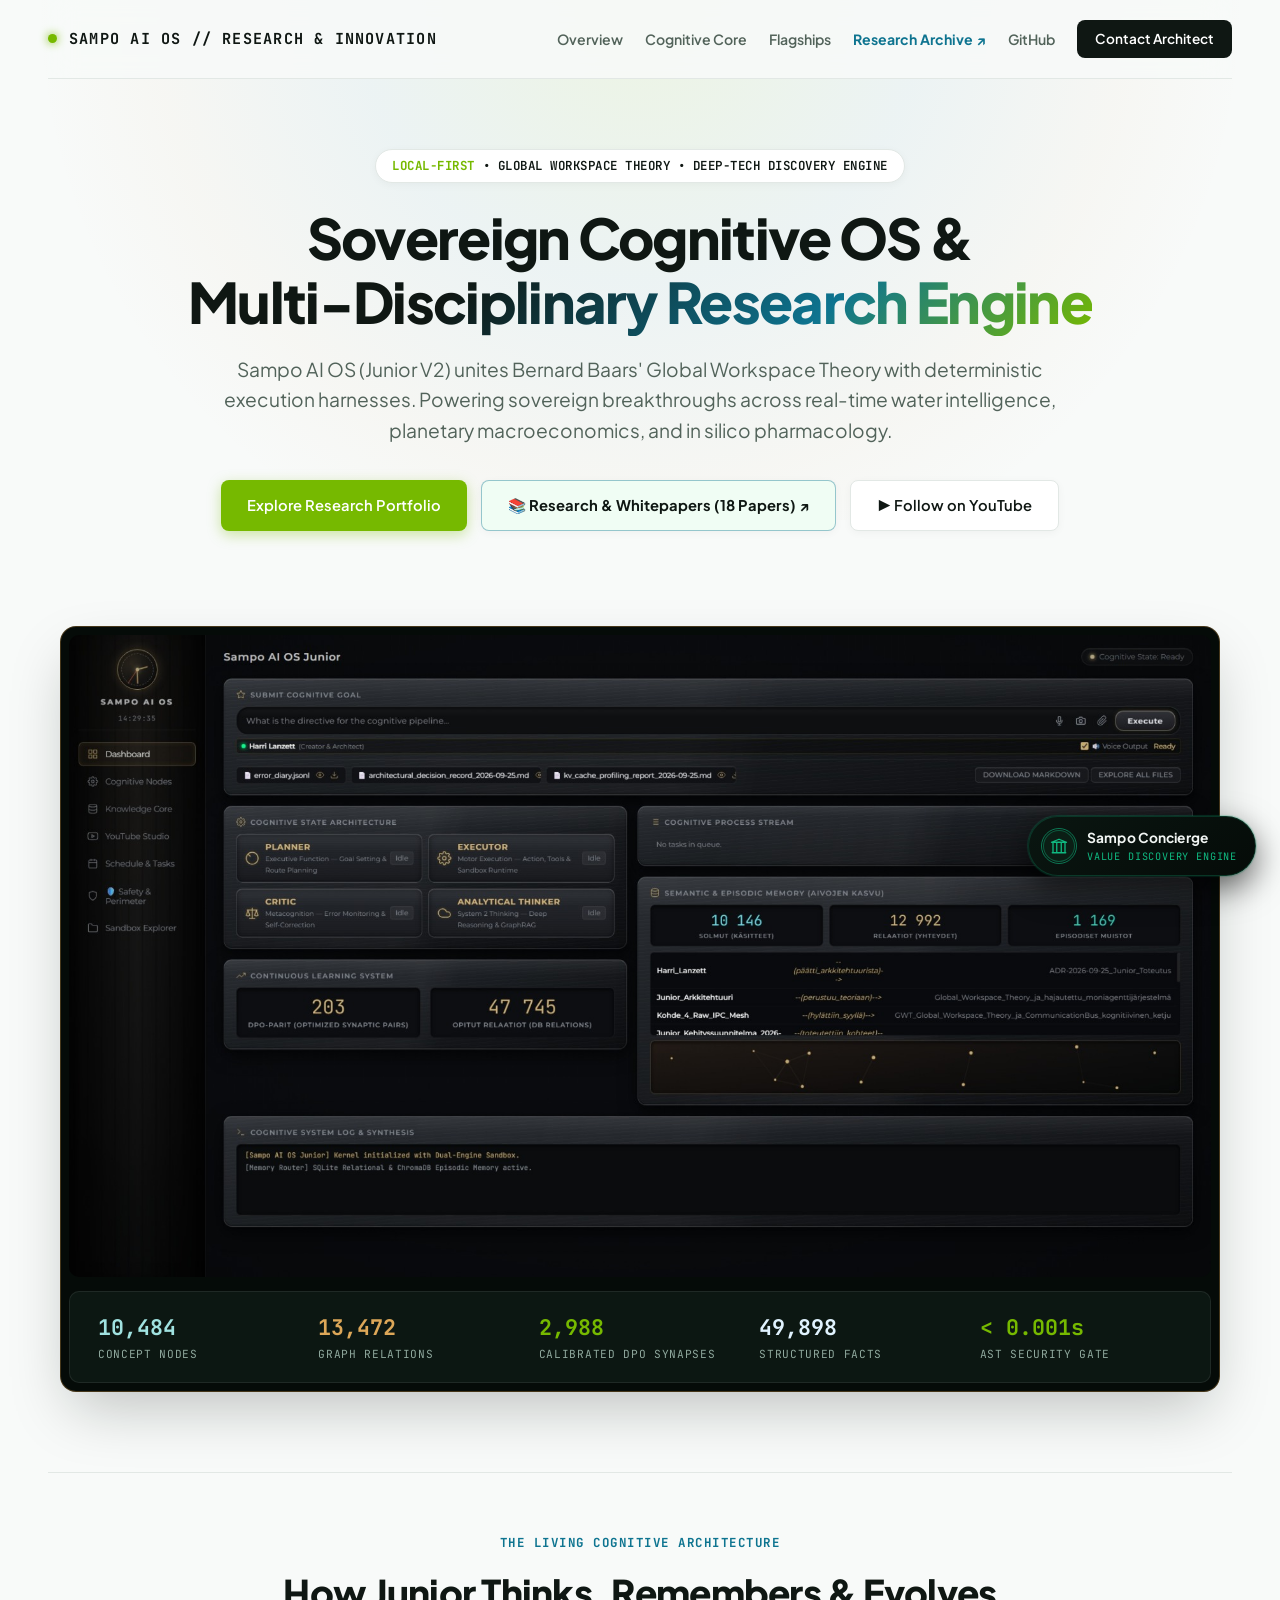
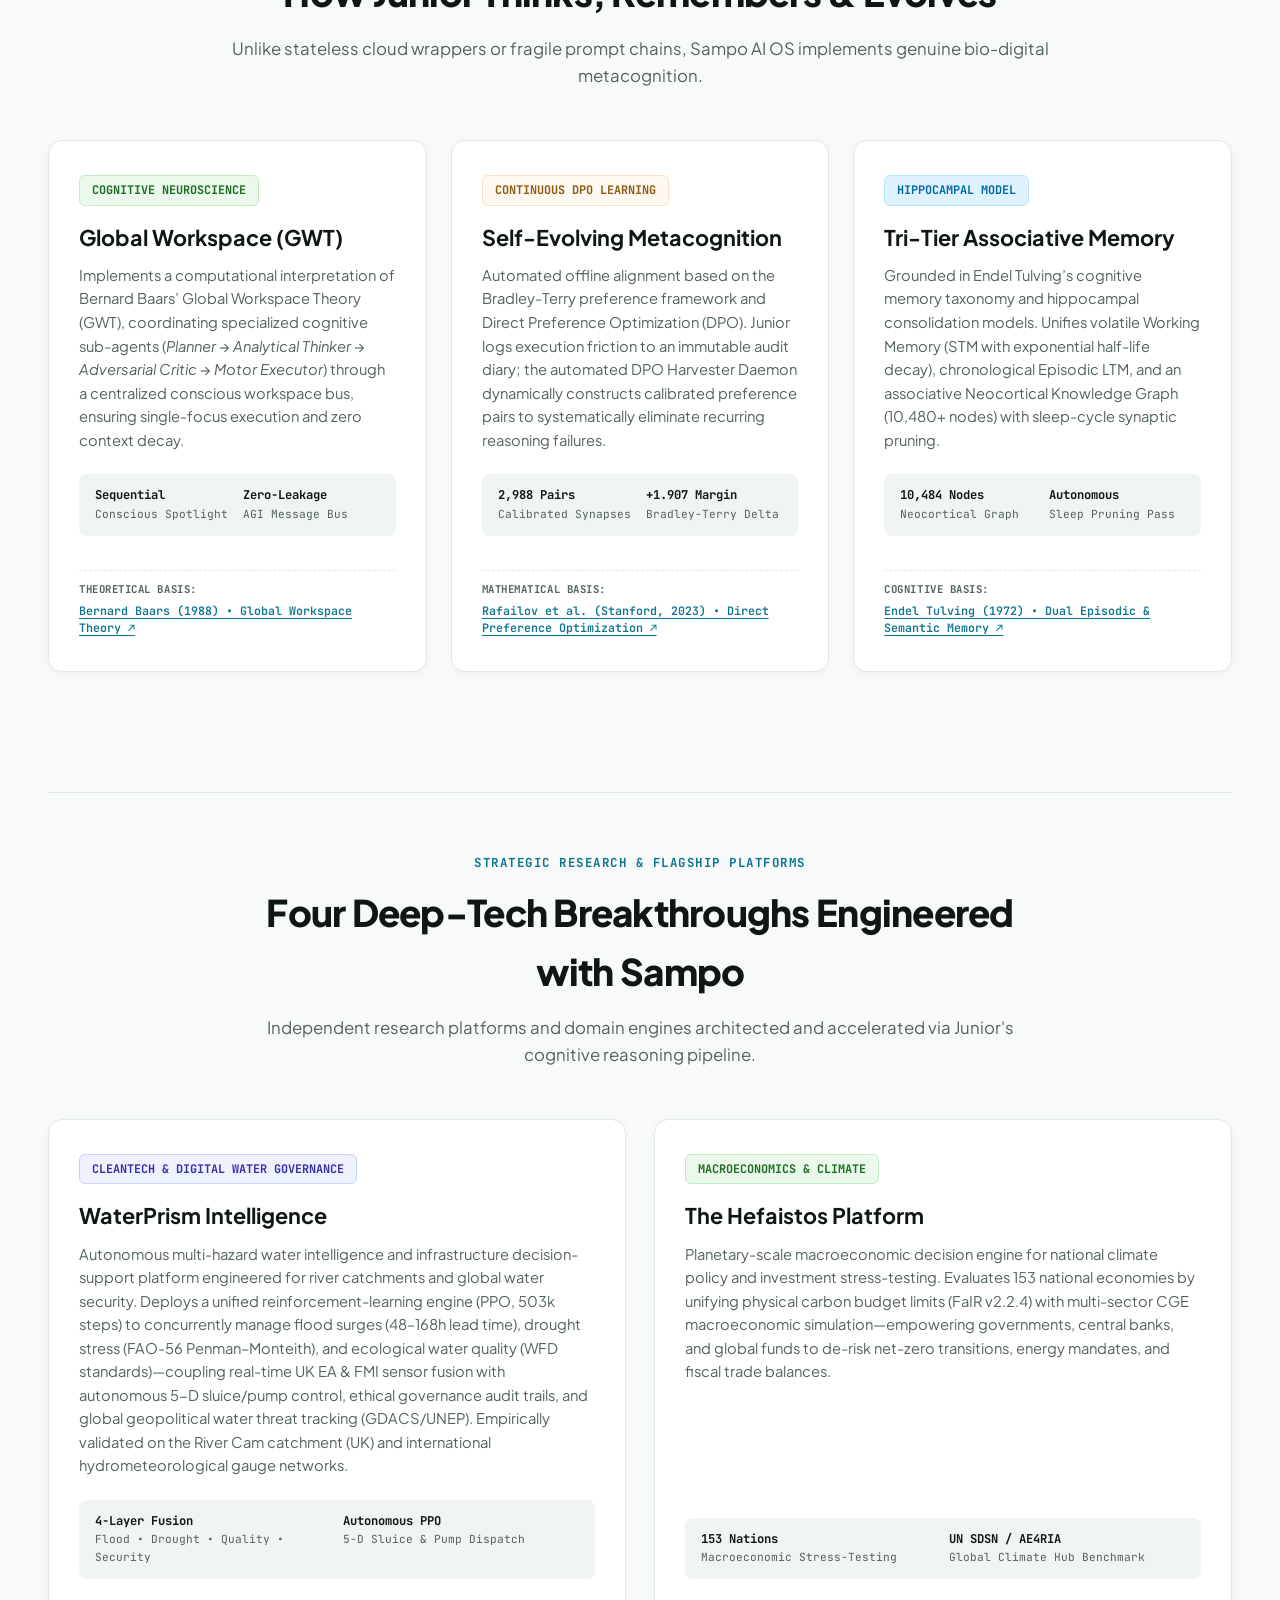
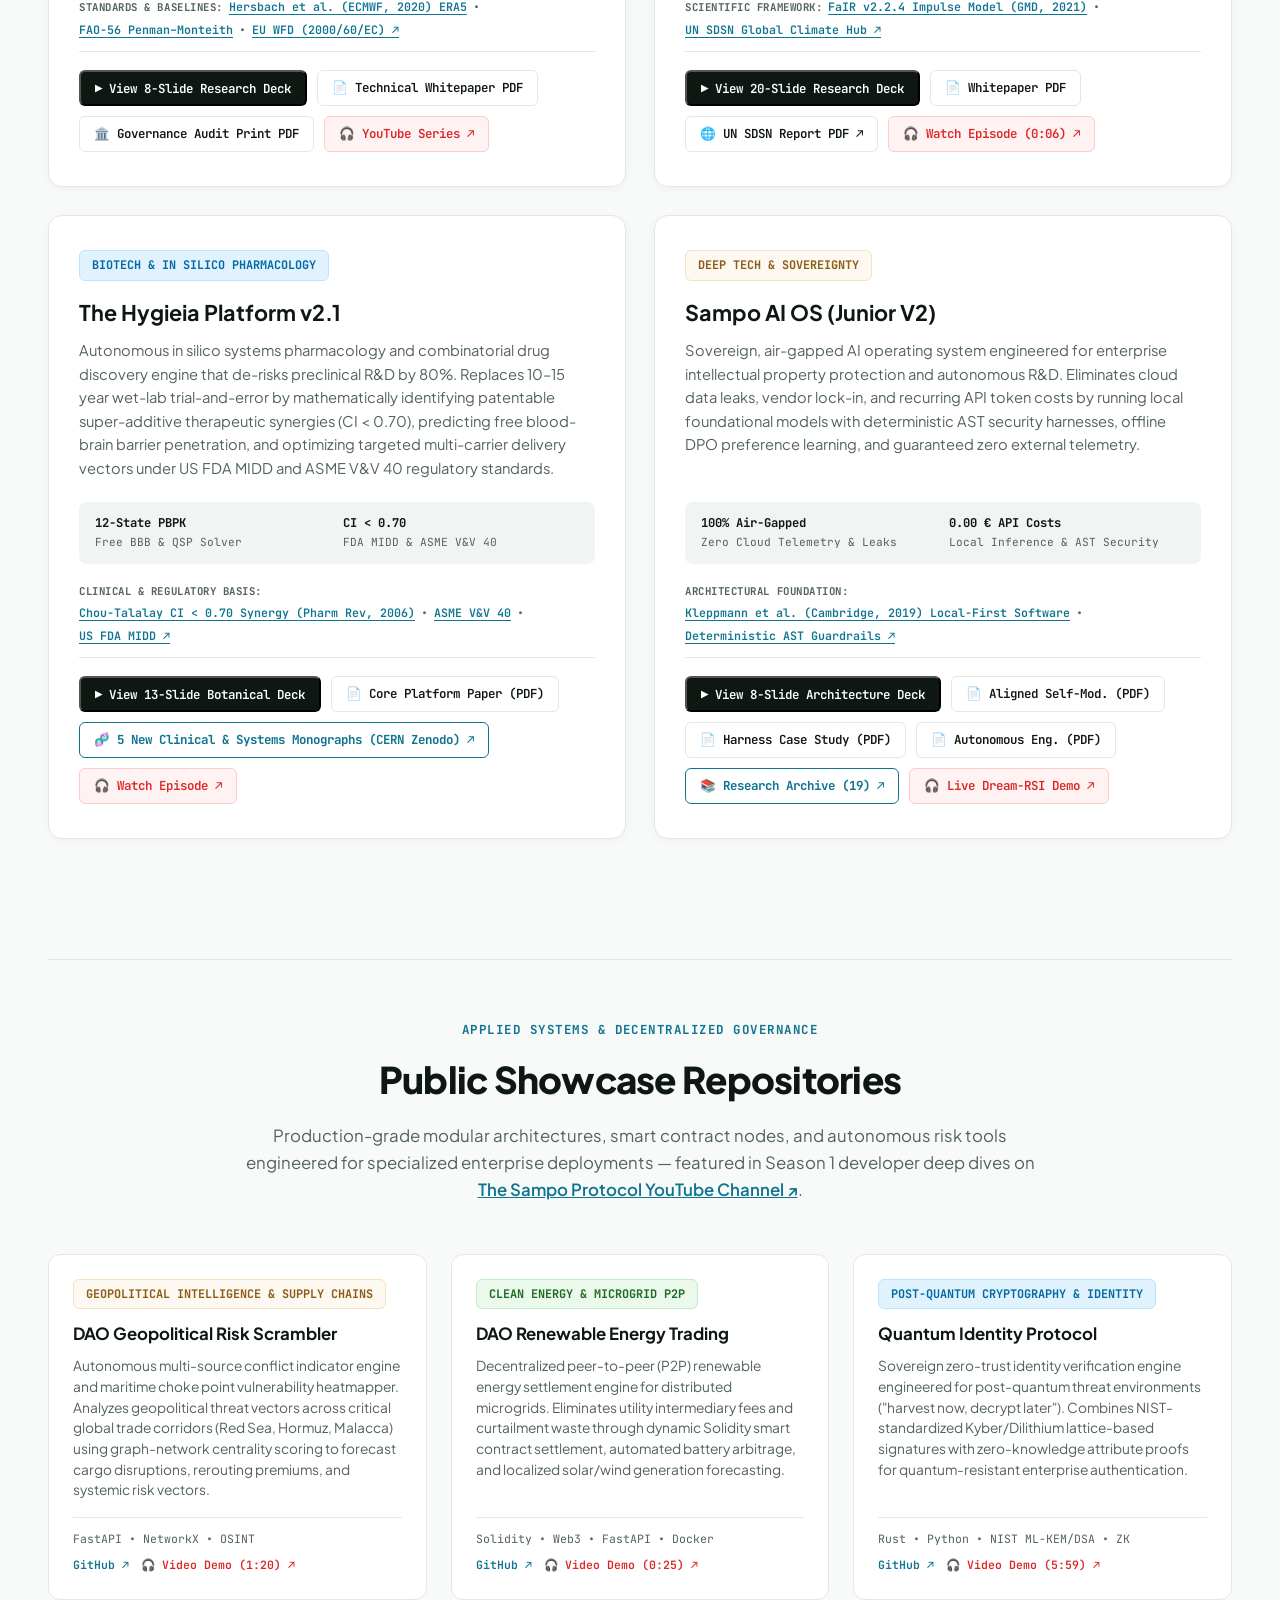
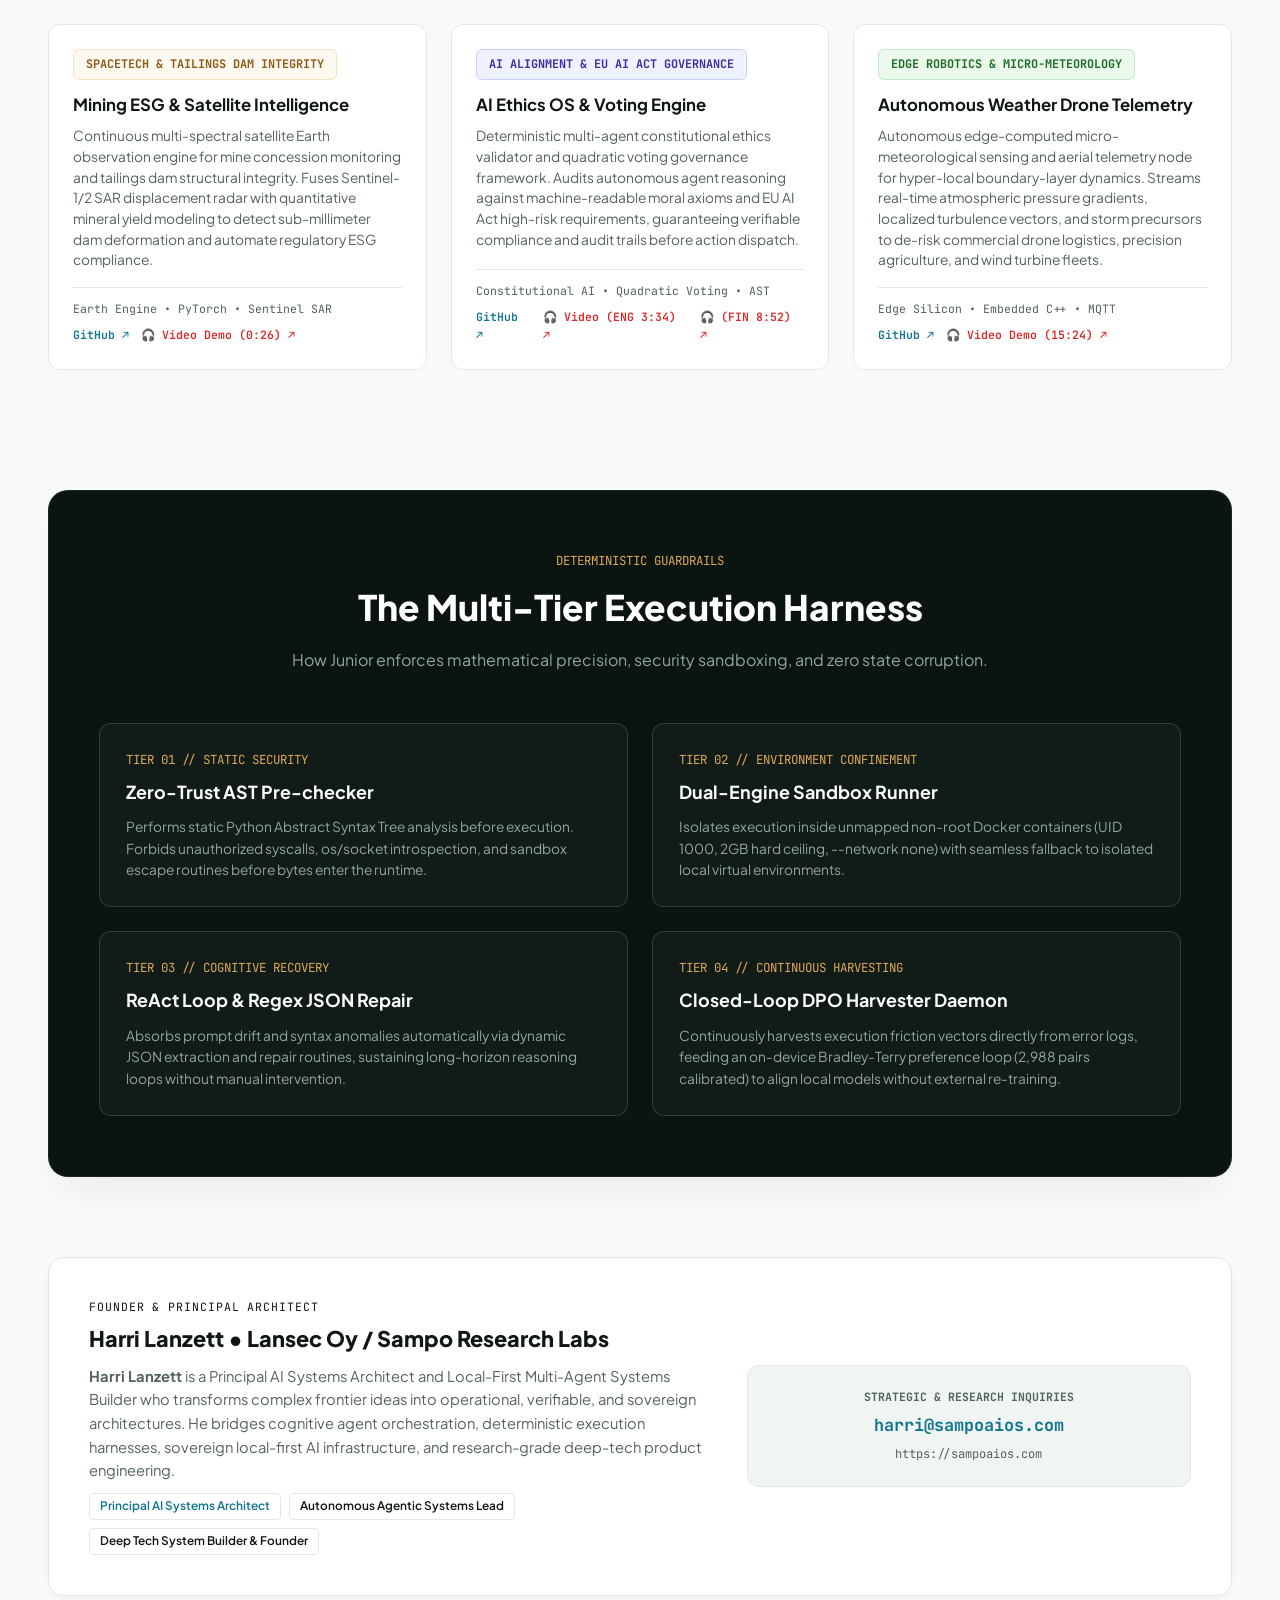
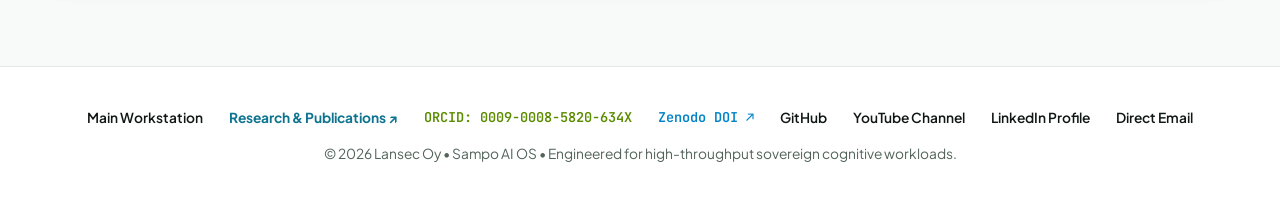
==== commit 111eb072: "Add files via upload" ====
--- a/index.html
+++ b/index.html
@@ -1088,17 +1088,20 @@
             <button onclick="openSlideDeck('sampo_os')" class="btn-action-sm btn-action-primary">
               ▶ View 8-Slide Architecture Deck
             </button>
+            <a href="SAMPO_AI_OS_V2_SELF_EVOLVING_METACOGNITION_PAPER.pdf" target="_blank" class="btn-action-sm btn-action-secondary" title="Aligned Self-Modification & Live Metacognition (November 2026)">
+              📄 Aligned Self-Mod. (PDF)
+            </a>
             <a href="THE_COGNITIVE_HARNESS_CASE_STUDY.pdf" target="_blank" class="btn-action-sm btn-action-secondary" title="The Cognitive Harness Case Study (October 2026)">
               📄 Harness Case Study (PDF)
             </a>
             <a href="SAMPO_AI_OS_V2_AUTONOMOUS_ENGINEERING_WHITEPAPER.pdf" target="_blank" class="btn-action-sm btn-action-secondary" title="Autonomous Engineering Whitepaper (October 2026)">
               📄 Autonomous Eng. (PDF)
             </a>
-            <a href="research.html" class="btn-action-sm btn-action-secondary" style="border-color: var(--teal-accent); color: var(--teal-accent); font-weight:700;" title="View all 18 Whitepapers, Manuscripts and Case Studies">
-              📚 Research Archive (18) ↗
-            </a>
-            <a href="https://www.youtube.com/watch?v=ZIRI0-IznmE" target="_blank" class="btn-action-sm btn-action-yt">
-              🎧 S2E5 Breakdown ↗
+            <a href="research.html" class="btn-action-sm btn-action-secondary" style="border-color: var(--teal-accent); color: var(--teal-accent); font-weight:700;" title="View all 19 Whitepapers, Manuscripts and Case Studies">
+              📚 Research Archive (19) ↗
+            </a>
+            <a href="https://youtu.be/sQAkZlSG4Mw" target="_blank" class="btn-action-sm btn-action-yt">
+              🎧 Live Dream-RSI Demo ↗
             </a>
           </div>
         </div>
